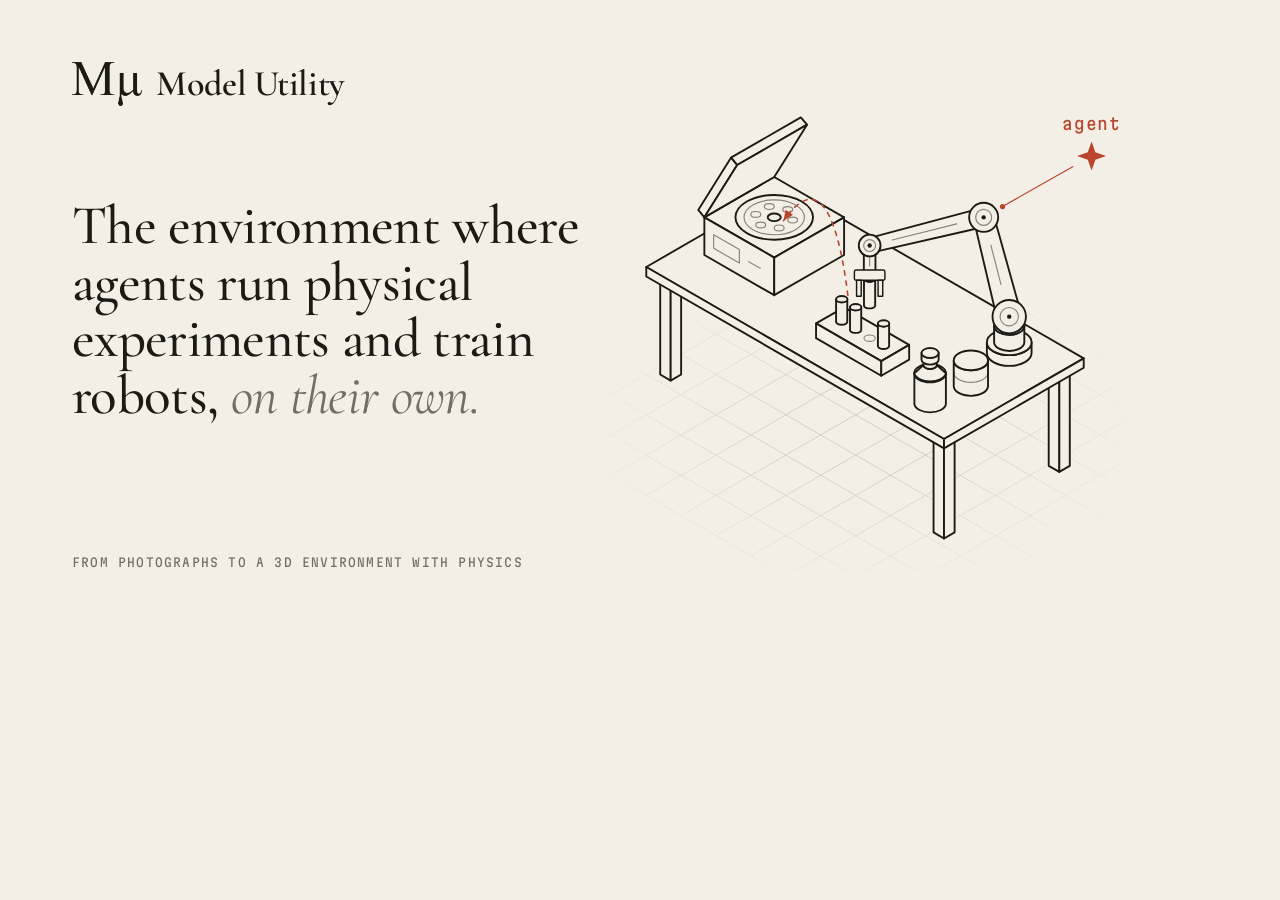
==== tools/og-card.html @ 1171aa3c "Rename the site to Model Utility New name, logo, browser-tab icon and share card. The logo files are" ====
<!doctype html>
<html lang="en"><head><meta charset="utf-8"><title>Model Utility: share card</title>
<link href="https://fonts.googleapis.com/css2?family=Cormorant+Garamond:ital,wght@0,400..600;1,400..600&family=Martian+Mono:wdth,wght@75..112.5,300..500&display=swap" rel="stylesheet">
<link rel="stylesheet" href="../styles.css">
<style>
html, body { width: 1200px; height: 630px; overflow: hidden; }
.card { position: relative; width: 1200px; height: 630px; padding: 62px 0 0 72px; }
.card .mark { gap: 14px; }
.card .logo { height: 44px; }
.card .mark span { font-size: 36px; }
.card h1 { font-size: 55px; line-height: 1.03; max-width: 9.4em; margin-top: 84px; }
.card .eyebrow { position: absolute; left: 72px; bottom: 58px; margin: 0; font-size: 12px; }
.card .fig { position: absolute; right: 30px; top: 92px; width: 610px; }
.card .fig text { font-size: 11.5px; }
</style></head>
<body><div class="card">
<div class="mark"><img class="logo" src="../media/mu-logo.png" alt=""><span>Model Utility</span></div>
<h1>The environment where agents run physical experiments and train robots, <em>on their own.</em></h1>
<p class="eyebrow">From photographs to a 3D environment with physics</p>
<svg class="fig" viewBox="0 0 420 330" role="img" aria-label="The same bench, with a robot arm on it. The arm lifts a tube out of the rack and carries it toward the open centrifuge. A spark marked agent is linked to the arm."><defs><radialGradient id="gc-g" gradientUnits="userSpaceOnUse" cx="210" cy="240" r="205" gradientTransform="translate(0 94.9) scale(1 .58)"><stop offset=".25" stop-color="#fff"/><stop offset="1" stop-color="#fff" stop-opacity="0"/></radialGradient><mask id="gc-m" maskUnits="userSpaceOnUse" x="0" y="0" width="420" height="330"><rect width="420" height="330" fill="url(#gc-g)"/></mask></defs><path d="M155.5 55.8L516 263.9M131.5 69.6L492 277.8M107.4 83.5L467.9 291.6M83.4 97.4L443.9 305.5M59.4 111.3L419.9 319.4M35.3 125.1L395.8 333.3M11.3 139L371.8 347.1M-12.7 152.9L347.8 361M-36.8 166.8L323.7 374.9M-60.8 180.6L299.7 388.8M-84.8 194.5L275.7 402.6M155.5 55.8L-84.8 194.5M179.5 69.6L-60.8 208.4M203.6 83.5L-36.8 222.3M227.6 97.4L-12.7 236.1M251.6 111.3L11.3 250M275.7 125.1L35.3 263.9M299.7 139L59.4 277.8M323.7 152.9L83.4 291.6M347.8 166.8L107.4 305.5M371.8 180.6L131.5 319.4M395.8 194.5L155.5 333.3M419.9 208.4L179.5 347.1M443.9 222.3L203.6 361M467.9 236.1L227.6 374.9M492 250L251.6 388.8M516 263.9L275.7 402.6" fill="none" stroke="#1d1a16" stroke-width=".5" opacity=".2" mask="url(#gc-m)"/><path d="M155.5 77L162.7 81.2L155.5 85.4L148.3 81.2Z" fill="#f3efe7" stroke="#1d1a16" stroke-width="1.3" stroke-linejoin="round"/><path d="M148.3 81.2L155.5 85.4L155.5 152.9L148.3 148.7Z" fill="#f3efe7" stroke="#1d1a16" stroke-width="1.3" stroke-linejoin="round"/><path d="M155.5 85.4L162.7 81.2L162.7 148.7L155.5 152.9Z" fill="#f3efe7" stroke="#1d1a16" stroke-width="1.3" stroke-linejoin="round"/><path d="M76.2 122.8L83.4 127L76.2 131.1L69 127Z" fill="#f3efe7" stroke="#1d1a16" stroke-width="1.3" stroke-linejoin="round"/><path d="M69 127L76.2 131.1L76.2 198.7L69 194.5Z" fill="#f3efe7" stroke="#1d1a16" stroke-width="1.3" stroke-linejoin="round"/><path d="M76.2 131.1L83.4 127L83.4 194.5L76.2 198.7Z" fill="#f3efe7" stroke="#1d1a16" stroke-width="1.3" stroke-linejoin="round"/><path d="M343.8 185.7L351 189.9L343.8 194L336.5 189.9Z" fill="#f3efe7" stroke="#1d1a16" stroke-width="1.3" stroke-linejoin="round"/><path d="M336.5 189.9L343.8 194L343.8 261.6L336.5 257.4Z" fill="#f3efe7" stroke="#1d1a16" stroke-width="1.3" stroke-linejoin="round"/><path d="M343.8 194L351 189.9L351 257.4L343.8 261.6Z" fill="#f3efe7" stroke="#1d1a16" stroke-width="1.3" stroke-linejoin="round"/><path d="M264.4 231.5L271.7 235.7L264.4 239.8L257.2 235.7Z" fill="#f3efe7" stroke="#1d1a16" stroke-width="1.3" stroke-linejoin="round"/><path d="M257.2 235.7L264.4 239.8L264.4 307.4L257.2 303.2Z" fill="#f3efe7" stroke="#1d1a16" stroke-width="1.3" stroke-linejoin="round"/><path d="M264.4 239.8L271.7 235.7L271.7 303.2L264.4 307.4Z" fill="#f3efe7" stroke="#1d1a16" stroke-width="1.3" stroke-linejoin="round"/><path d="M155.5 65L360.6 183.4L264.4 238.9L59.4 120.5Z" fill="#f3efe7" stroke="#1d1a16" stroke-width="1.3" stroke-linejoin="round"/><path d="M59.4 120.5L264.4 238.9L264.4 245.4L59.4 127Z" fill="#f3efe7" stroke="#1d1a16" stroke-width="1.3" stroke-linejoin="round"/><path d="M264.4 238.9L360.6 183.4L360.6 189.9L264.4 245.4Z" fill="#f3efe7" stroke="#1d1a16" stroke-width="1.3" stroke-linejoin="round"/><path d="M147.5 58.5L195.6 86.3L147.5 114L99.4 86.3Z" fill="#f3efe7" stroke="#1d1a16" stroke-width="1.3" stroke-linejoin="round"/><path d="M99.4 86.3L147.5 114L147.5 139.9L99.4 112.2Z" fill="#f3efe7" stroke="#1d1a16" stroke-width="1.3" stroke-linejoin="round"/><path d="M147.5 114L195.6 86.3L195.6 112.2L147.5 139.9Z" fill="#f3efe7" stroke="#1d1a16" stroke-width="1.3" stroke-linejoin="round"/><path d="M105.8 98.3L123.5 108.5L123.5 117.7L105.8 107.6Z" fill="none" stroke="#1d1a16" stroke-width=".8" stroke-linecap="round" stroke-linejoin="round" opacity=".5" /><path d="M129.9 116.8L137.9 121.4" fill="none" stroke="#1d1a16" stroke-width=".8" stroke-linecap="round" stroke-linejoin="round" opacity=".5" /><ellipse cx="147.5" cy="86.3" rx="26.7" ry="15.4" fill="#f3efe7" stroke="#1d1a16" stroke-width="1.3" stroke-linejoin="round"/><ellipse cx="147.5" cy="86.3" rx="20.8" ry="12" fill="none" stroke="#1d1a16" stroke-width=".8" stroke-linecap="round" stroke-linejoin="round" opacity=".5"/><ellipse cx="150.9" cy="93.6" rx="3.4" ry="2" fill="none" stroke="#1d1a16" stroke-width=".8" stroke-linecap="round" stroke-linejoin="round" opacity=".5"/><ellipse cx="138.2" cy="91.6" rx="3.4" ry="2" fill="none" stroke="#1d1a16" stroke-width=".8" stroke-linecap="round" stroke-linejoin="round" opacity=".5"/><ellipse cx="134.8" cy="84.3" rx="3.4" ry="2" fill="none" stroke="#1d1a16" stroke-width=".8" stroke-linecap="round" stroke-linejoin="round" opacity=".5"/><ellipse cx="144.1" cy="78.9" rx="3.4" ry="2" fill="none" stroke="#1d1a16" stroke-width=".8" stroke-linecap="round" stroke-linejoin="round" opacity=".5"/><ellipse cx="156.8" cy="80.9" rx="3.4" ry="2" fill="none" stroke="#1d1a16" stroke-width=".8" stroke-linecap="round" stroke-linejoin="round" opacity=".5"/><ellipse cx="160.2" cy="88.2" rx="3.4" ry="2" fill="none" stroke="#1d1a16" stroke-width=".8" stroke-linecap="round" stroke-linejoin="round" opacity=".5"/><ellipse cx="147.5" cy="86.3" rx="4.5" ry="2.6" fill="#f3efe7" stroke="#1d1a16" stroke-width="1.3" stroke-linejoin="round"/><path d="M170.1 22.5L122 50.3L117.7 45.2L165.8 17.5Z" fill="#f3efe7" stroke="#1d1a16" stroke-width="1.3" stroke-linejoin="round"/><path d="M99.4 86.3L122 50.3L117.7 45.2L95.2 81.2Z" fill="#f3efe7" stroke="#1d1a16" stroke-width="1.3" stroke-linejoin="round"/><path d="M147.5 58.5L99.4 86.3L122 50.3L170.1 22.5Z" fill="#f3efe7" stroke="#1d1a16" stroke-width="1.3" stroke-linejoin="round"/><path d="M195.6 148.3L240.4 174.1L221.2 185.3L176.3 159.3Z" fill="#f3efe7" stroke="#1d1a16" stroke-width="1.3" stroke-linejoin="round"/><path d="M176.3 159.3L221.2 185.3L221.2 195.4L176.3 169.5Z" fill="#f3efe7" stroke="#1d1a16" stroke-width="1.3" stroke-linejoin="round"/><path d="M221.2 185.3L240.4 174.1L240.4 184.3L221.2 195.4Z" fill="#f3efe7" stroke="#1d1a16" stroke-width="1.3" stroke-linejoin="round"/><path d="M190.1 142.7L190.1 158.4A3.9 2.2 0 0 0 197.8 158.4L197.8 142.7A3.9 2.2 0 0 1 190.1 142.7Z" fill="#f3efe7" stroke="#1d1a16" stroke-width="1.3" stroke-linejoin="round"/><ellipse cx="194" cy="142.7" rx="3.9" ry="2.2" fill="#f3efe7" stroke="#1d1a16" stroke-width="1.3" stroke-linejoin="round"/><path d="M199.7 148.2L199.7 164A3.9 2.2 0 0 0 207.4 164L207.4 148.2A3.9 2.2 0 0 1 199.7 148.2Z" fill="#f3efe7" stroke="#1d1a16" stroke-width="1.3" stroke-linejoin="round"/><ellipse cx="203.6" cy="148.2" rx="3.9" ry="2.2" fill="#f3efe7" stroke="#1d1a16" stroke-width="1.3" stroke-linejoin="round"/><ellipse cx="213.2" cy="169.5" rx="3.9" ry="2.2" fill="none" stroke="#1d1a16" stroke-width=".8" stroke-linecap="round" stroke-linejoin="round" opacity=".5"/><path d="M218.9 159.4L218.9 175.1A3.9 2.2 0 0 0 226.6 175.1L226.6 159.4A3.9 2.2 0 0 1 218.9 159.4Z" fill="#f3efe7" stroke="#1d1a16" stroke-width="1.3" stroke-linejoin="round"/><ellipse cx="222.8" cy="159.4" rx="3.9" ry="2.2" fill="#f3efe7" stroke="#1d1a16" stroke-width="1.3" stroke-linejoin="round"/><path d="M293.9 172.3L293.9 179.7A15.4 8.9 0 0 0 324.7 179.7L324.7 172.3A15.4 8.9 0 0 1 293.9 172.3Z" fill="#f3efe7" stroke="#1d1a16" stroke-width="1.3" stroke-linejoin="round"/><ellipse cx="309.3" cy="172.3" rx="15.4" ry="8.9" fill="#f3efe7" stroke="#1d1a16" stroke-width="1.3" stroke-linejoin="round"/><path d="M298.9 161.2L298.9 172.3A10.4 6 0 0 0 319.7 172.3L319.7 161.2A10.4 6 0 0 1 298.9 161.2Z" fill="#f3efe7" stroke="#1d1a16" stroke-width="1.3" stroke-linejoin="round"/><ellipse cx="309.3" cy="161.2" rx="10.4" ry="6" fill="#f3efe7" stroke="#1d1a16" stroke-width="1.3" stroke-linejoin="round"/><path d="M317.5 152.6L298.5 84.5L284.9 88L301.1 156.8Z" fill="#f3efe7" stroke="#1d1a16" stroke-width="1.3" stroke-linejoin="round"/><path d="M303.6 132.5L296.7 105.6" fill="none" stroke="#1d1a16" stroke-width=".8" stroke-linecap="round" stroke-linejoin="round" opacity=".5"/><path d="M290.1 80L212 100.8L214.4 110.6L293.2 92.6Z" fill="#f3efe7" stroke="#1d1a16" stroke-width="1.3" stroke-linejoin="round"/><path d="M273.2 90.8L228.7 101.9" fill="none" stroke="#1d1a16" stroke-width=".8" stroke-linecap="round" stroke-linejoin="round" opacity=".5"/><path d="M209.2 105.7L209.2 126.1L217.2 126.1L217.2 105.7Z" fill="#f3efe7" stroke="#1d1a16" stroke-width="1.3" stroke-linejoin="round"/><path d="M213.2 119.7L213.2 112.1" fill="none" stroke="#1d1a16" stroke-width=".8" stroke-linecap="round" stroke-linejoin="round" opacity=".5"/><circle cx="309.3" cy="154.7" r="11.5" fill="#f3efe7" stroke="#1d1a16" stroke-width="1.3" stroke-linejoin="round"/><circle cx="309.3" cy="154.7" r="6.3" fill="none" stroke="#1d1a16" stroke-width=".8" stroke-linecap="round" stroke-linejoin="round" opacity=".5"/><circle cx="309.3" cy="154.7" r="1.5" fill="#1d1a16"/><circle cx="291.7" cy="86.3" r="10" fill="#f3efe7" stroke="#1d1a16" stroke-width="1.3" stroke-linejoin="round"/><circle cx="291.7" cy="86.3" r="5.5" fill="none" stroke="#1d1a16" stroke-width=".8" stroke-linecap="round" stroke-linejoin="round" opacity=".5"/><circle cx="291.7" cy="86.3" r="1.5" fill="#1d1a16"/><circle cx="213.2" cy="105.7" r="7.5" fill="#f3efe7" stroke="#1d1a16" stroke-width="1.3" stroke-linejoin="round"/><circle cx="213.2" cy="105.7" r="4.1" fill="none" stroke="#1d1a16" stroke-width=".8" stroke-linecap="round" stroke-linejoin="round" opacity=".5"/><circle cx="213.2" cy="105.7" r="1.5" fill="#1d1a16"/><path d="M209.3 128.6L209.3 147.1A3.9 2.2 0 0 0 217 147.1L217 128.6A3.9 2.2 0 0 1 209.3 128.6Z" fill="#f3efe7" stroke="#1d1a16" stroke-width="1.3" stroke-linejoin="round"/><ellipse cx="213.2" cy="128.6" rx="3.9" ry="2.2" fill="#f3efe7" stroke="#1d1a16" stroke-width="1.3" stroke-linejoin="round"/><rect x="202.7" y="122.6" width="21" height="7" rx="1.2" fill="#f3efe7" stroke="#1d1a16" stroke-width="1" stroke-linejoin="round"/><rect x="204.2" y="129.6" width="3.2" height="11" fill="#f3efe7" stroke="#1d1a16" stroke-width="1" stroke-linejoin="round"/><rect x="219" y="129.6" width="3.2" height="11" fill="#f3efe7" stroke="#1d1a16" stroke-width="1" stroke-linejoin="round"/><path d="M271.1 184.8L271.1 202.4A11.8 6.8 0 0 0 294.7 202.4L294.7 184.8A11.8 6.8 0 0 1 271.1 184.8Z" fill="#f3efe7" stroke="#1d1a16" stroke-width="1.3" stroke-linejoin="round"/><ellipse cx="282.9" cy="184.8" rx="11.8" ry="6.8" fill="#f3efe7" stroke="#1d1a16" stroke-width="1.3" stroke-linejoin="round"/><path d="M271.1 193.1A11.8 6.8 0 0 0 294.7 193.1" fill="none" stroke="#1d1a16" stroke-width=".8" stroke-linecap="round" stroke-linejoin="round" opacity=".5" /><path d="M244 193.6L244 214.9A10.9 6.3 0 0 0 265.7 214.9L265.7 193.6A10.9 6.3 0 0 1 244 193.6Z" fill="#f3efe7" stroke="#1d1a16" stroke-width="1.3" stroke-linejoin="round"/><ellipse cx="254.8" cy="193.6" rx="10.9" ry="6.3" fill="#f3efe7" stroke="#1d1a16" stroke-width="1.3" stroke-linejoin="round"/><path d="M250.3 188L244 193.6A10.9 6.3 0 0 0 265.7 193.6L259.4 188A4.5 2.6 0 0 1 250.3 188Z" fill="#f3efe7" stroke="#1d1a16" stroke-width="1.3" stroke-linejoin="round"/><ellipse cx="254.8" cy="188" rx="4.5" ry="2.6" fill="#f3efe7" stroke="#1d1a16" stroke-width="1.3" stroke-linejoin="round"/><path d="M250.3 184.3L250.3 188A4.5 2.6 0 0 0 259.4 188L259.4 184.3A4.5 2.6 0 0 1 250.3 184.3Z" fill="#f3efe7" stroke="#1d1a16" stroke-width="1.3" stroke-linejoin="round"/><ellipse cx="254.8" cy="184.3" rx="4.5" ry="2.6" fill="#f3efe7" stroke="#1d1a16" stroke-width="1.3" stroke-linejoin="round"/><path d="M248.9 179.7L248.9 184.3A5.9 3.4 0 0 0 260.7 184.3L260.7 179.7A5.9 3.4 0 0 1 248.9 179.7Z" fill="#f3efe7" stroke="#1d1a16" stroke-width="1.3" stroke-linejoin="round"/><ellipse cx="254.8" cy="179.7" rx="5.9" ry="3.4" fill="#f3efe7" stroke="#1d1a16" stroke-width="1.3" stroke-linejoin="round"/><path d="M198.2 140.1Q186 42.6 153.9 88.6" fill="none" stroke="#b8452c" stroke-width="1.1" stroke-dasharray="3 4" stroke-linecap="round"/><path d="M153.9 88.6L155.4 81.1L160.4 84.6Z" fill="#b8452c"/><path d="M353 51.4L304.7 78.9" fill="none" stroke="#b8452c" stroke-width=".8" stroke-linecap="round" stroke-linejoin="round"/><circle cx="304.7" cy="78.9" r="1.8" fill="#b8452c"/><path d="M366 34L368.6 41.4L376 44L368.6 46.6L366 54L363.4 46.6L356 44L363.4 41.4Z" fill="#b8452c"/><text x="366" y="26" text-anchor="middle">agent</text></svg>
</div></body></html>
---- styles.css ----
/* Model Utility
   A study on paper: ink, plaster, and one sanguine mark. */

:root {
  --paper: #f3efe7;
  --paper-2: #ebe6db;
  --ink: #1d1a16;
  --ink-2: #4f493f;
  --ink-3: #746d61;
  --line: rgba(29, 26, 22, .14);
  --line-2: rgba(29, 26, 22, .3);
  --red: #b8452c;

  --pad: clamp(20px, 4.4vw, 68px);
  --max: 1320px;
  --gap: clamp(80px, 11vw, 168px);
  --serif: "Cormorant Garamond", "EB Garamond", Garamond, Georgia, serif;
  --sans: "Instrument Sans", "Helvetica Neue", Helvetica, Arial, sans-serif;
  --mono: "Martian Mono", ui-monospace, "Cascadia Mono", Consolas, monospace;
  --ease: cubic-bezier(.2, .7, .2, 1);
}

*, *::before, *::after { box-sizing: border-box; }
html { scroll-behavior: smooth; scroll-padding-top: 90px; -webkit-text-size-adjust: 100%; }
body {
  margin: 0; background: var(--paper); color: var(--ink);
  font-family: var(--sans); font-size: 17px; line-height: 1.6;
  -webkit-font-smoothing: antialiased; text-rendering: optimizeLegibility;
}
::selection { background: var(--ink); color: var(--paper); }
a { color: inherit; text-underline-offset: .2em; text-decoration-thickness: 1px; }
p { margin: 0 0 1em; text-wrap: pretty; }
p:last-child { margin-bottom: 0; }
h1, h2, h3 { margin: 0; font-weight: 500; text-wrap: balance; }
ol, ul, figure { margin: 0; padding: 0; list-style: none; }
svg { display: block; }
:focus-visible { outline: 2px solid var(--ink); outline-offset: 3px; border-radius: 3px; }
.close :focus-visible { outline-color: var(--paper); }
.skip { position: fixed; left: var(--pad); top: -80px; z-index: 50; background: var(--ink); color: var(--paper); padding: 10px 16px; border-radius: 999px; font-size: 14px; }
.skip:focus { top: 12px; }

/* headings: serif, with the second thought in italic */
h1, h2, .pull { font-family: var(--serif); font-weight: 500; letter-spacing: -.012em; }
h1 em, h2 em { font-style: italic; font-weight: 400; color: var(--ink-3); }
.eyebrow, .sec-label, .plate figcaption span, .num, .log b {
  font-family: var(--mono); font-stretch: 86%; font-size: 10.5px; letter-spacing: .1em; text-transform: uppercase;
}

/* ─────────── top bar ─────────── */
.bar {
  position: sticky; top: 0; z-index: 20;
  display: grid; grid-template-columns: 1fr auto 1fr; align-items: center; gap: 24px;
  height: 68px; padding: 0 var(--pad);
  background: color-mix(in srgb, var(--paper) 86%, transparent);
  backdrop-filter: blur(14px); -webkit-backdrop-filter: blur(14px);
  border-bottom: 1px solid var(--line);
}
.mark { display: inline-flex; align-items: center; gap: 10px; text-decoration: none; font-weight: 600; font-size: 16px; letter-spacing: -.01em; justify-self: start; }
.logo { display: block; height: 28px; width: auto; max-width: none; }
.mark span { font-family: var(--serif); font-size: 23px; font-weight: 600; letter-spacing: -.012em; line-height: 1; white-space: nowrap; }
.outline { display: flex; gap: clamp(18px, 2.6vw, 40px); }
.outline a { font-size: 14px; color: var(--ink-3); text-decoration: none; white-space: nowrap; transition: color .2s; }
.outline a:hover, .outline a.on { color: var(--ink); }
.bar .btn { justify-self: end; }

/* ─────────── buttons ─────────── */
.btn {
  display: inline-flex; align-items: center; justify-content: center;
  font-size: 15px; font-weight: 500; line-height: 1; text-decoration: none; white-space: nowrap;
  padding: 14px 22px; border-radius: 999px; border: 1px solid var(--ink); background: var(--ink); color: var(--paper);
  transition: background .2s, border-color .2s;
}
.btn:hover { background: #3a342c; border-color: #3a342c; }
.btn--light { background: var(--paper); color: var(--ink); border-color: var(--paper); }
.btn--light:hover { background: #fff; border-color: #fff; }
.btn--small { padding: 10px 16px; font-size: 14px; }
.link { font-size: 15px; font-weight: 500; text-decoration: none; display: inline-flex; gap: .45em; align-items: center; padding: 14px 4px; }
.link span { transition: transform .25s var(--ease); }
.link:hover span { transform: translateY(3px); }
.cta { display: flex; flex-wrap: wrap; align-items: center; gap: 8px 18px; margin-top: 26px; }

/* ─────────── hero ─────────── */
.hero { max-width: var(--max); margin: 0 auto; padding: clamp(44px, 6.4vw, 96px) var(--pad) 0; }
.hero-copy { display: grid; grid-template-columns: minmax(0, 7fr) minmax(0, 4fr); gap: clamp(28px, 6vw, 96px); align-items: end; }
.eyebrow { color: var(--ink-3); margin-bottom: clamp(18px, 2.2vw, 30px); }
h1 { font-size: clamp(36px, 4.5vw, 62px); line-height: 1.02; max-width: 13em; }
.lede { font-size: 17px; line-height: 1.55; color: var(--ink-2); }

/* the figures: one bench, three times */
.plate { position: relative; }
.plate figcaption { font-family: var(--serif); font-size: 16px; line-height: 1.4; color: var(--ink-3); }
.plate figcaption span { color: var(--ink); margin-right: 12px; white-space: nowrap; }
.tri { --tri-gap: clamp(24px, 4vw, 60px); display: grid; grid-template-columns: repeat(3, minmax(0, 1fr)); gap: var(--tri-gap); margin-top: clamp(28px, 4vw, 56px); }
.fig { width: 100%; height: auto; overflow: visible; }
.fig text { font-family: var(--mono); font-stretch: 86%; font-size: 11.5px; letter-spacing: .05em; fill: var(--red); }
.panel figcaption { border-top: 1px solid var(--line-2); padding-top: 14px; margin-top: 12px; }
.panel + .panel::before {
  content: "→"; position: absolute; left: calc(var(--tri-gap) / -2); top: 40%; transform: translate(-50%, -50%);
  font-family: var(--serif); font-size: 26px; line-height: 1; color: var(--red);
}

/* ─────────── trusted by ─────────── */
.trust { max-width: var(--max); margin: clamp(56px, 7vw, 104px) auto 0; padding: 0 var(--pad); text-align: center; }
.trust .eyebrow { margin-bottom: clamp(20px, 2.4vw, 30px); }
.backers {
  display: grid; grid-template-columns: repeat(4, minmax(0, 1fr)); gap: clamp(24px, 2.8vw, 38px) clamp(16px, 2.4vw, 40px);
  padding: clamp(28px, 3.2vw, 44px) 0; border-top: 1px solid var(--line-2); border-bottom: 1px solid var(--line-2);
}
.backers b { display: block; font-family: var(--serif); font-style: italic; font-weight: 500; font-size: clamp(21px, 2.05vw, 28px); line-height: 1.12; letter-spacing: -.005em; }
.backers span { display: block; margin-top: 9px; font-family: var(--mono); font-stretch: 86%; font-size: 10.5px; letter-spacing: .1em; text-transform: uppercase; color: var(--ink-3); }
.trust-note { margin-top: 14px; font-size: 13.5px; color: var(--ink-3); }

/* ─────────── sections ─────────── */
.sec {
  max-width: var(--max); margin: var(--gap) auto 0; padding: 0 var(--pad);
  display: grid; grid-template-columns: minmax(0, 3fr) minmax(0, 9fr); gap: 0 clamp(20px, 3vw, 48px);
}
.sec-label { color: var(--ink-3); margin: 0; padding-top: 14px; border-top: 1px solid var(--line-2); align-self: start; display: flex; gap: 1.4em; }
.sec-label b { font-family: var(--serif); font-size: 15px; font-weight: 500; letter-spacing: .04em; color: var(--red); line-height: 1; min-width: 1.4em; }
.sec-body { min-width: 0; padding-top: 14px; border-top: 1px solid var(--line-2); }
.sec h2 { font-size: clamp(29px, 3.2vw, 44px); line-height: 1.04; max-width: 17em; padding-top: clamp(10px, 1.6vw, 22px); }
.cols { display: grid; grid-template-columns: repeat(2, minmax(0, 1fr)); gap: clamp(24px, 4vw, 64px); margin-top: clamp(32px, 4.4vw, 60px); color: var(--ink-2); }
.cols p { max-width: 30em; }
.pull { font-size: clamp(22px, 2.3vw, 31px); line-height: 1.22; max-width: 26em; margin-top: clamp(36px, 5vw, 68px); padding-left: clamp(18px, 2.2vw, 30px); border-left: 1px solid var(--red); }

/* the three things the layer does */
.trio { display: grid; grid-template-columns: repeat(3, minmax(0, 1fr)); gap: clamp(20px, 3vw, 48px); margin-top: clamp(36px, 5vw, 68px); }
.trio li { border-top: 1px solid var(--line); padding-top: 18px; }
.num { font-family: var(--serif); font-style: italic; font-size: 17px; letter-spacing: 0; text-transform: none; color: var(--red); }
.trio h3, .use h3 { font-size: 19px; font-weight: 600; letter-spacing: -.015em; line-height: 1.25; margin: 14px 0 8px; }
.use h3 { margin-top: 0; }
.trio p { font-size: 15.5px; line-height: 1.55; color: var(--ink-2); max-width: 24em; }
.aside { font-family: var(--serif); font-style: italic; font-size: clamp(19px, 1.8vw, 24px); line-height: 1.3; color: var(--ink-3); margin-top: clamp(32px, 4.4vw, 60px); max-width: 28em; }

/* what it is for: two uses, and an agent's log */
.split { display: grid; grid-template-columns: minmax(0, 1.15fr) minmax(0, 1fr); gap: clamp(28px, 5vw, 80px); align-items: start; }
.split-copy h2 { margin-bottom: clamp(26px, 3.4vw, 44px); }
.use { border-top: 1px solid var(--line); padding: 18px 0 24px; }
.use p { font-size: 15.5px; line-height: 1.55; color: var(--ink-2); max-width: 30em; }
.plate--study { background: var(--paper-2); border-radius: 4px; padding: clamp(14px, 1.8vw, 24px); margin-top: clamp(10px, 1.6vw, 22px); }
.plate--study figcaption { padding-top: 12px; border-top: 1px solid var(--line-2); margin-top: 6px; }
.log ol { font-family: var(--mono); font-stretch: 86%; font-size: 12.5px; line-height: 1.55; }
.log li { display: grid; grid-template-columns: 4.6em minmax(0, 1fr); gap: 0 14px; align-items: baseline; padding: 10px 0; border-top: 1px solid var(--line); color: var(--ink-2); }
.log li:first-child { border-top: 0; padding-top: 2px; }
.log b { font-weight: 400; color: var(--ink-3); }
.log .who-agent { color: var(--ink); }
.log .who-agent b { color: var(--red); }

/* ─────────── closing ─────────── */
.close { margin-top: var(--gap); background: var(--ink); color: var(--paper); }
.close-in { max-width: var(--max); margin: 0 auto; padding: clamp(48px, 7vw, 104px) var(--pad) clamp(48px, 6vw, 88px); }
.close .sec-label { border-top-color: rgba(243, 239, 231, .26); color: rgba(243, 239, 231, .6); }
.close .sec-label b { color: #e0694c; }
.close-grid { display: grid; grid-template-columns: minmax(0, 7fr) minmax(0, 4fr); gap: clamp(28px, 6vw, 96px); align-items: end; margin-top: clamp(24px, 3vw, 40px); }
.close h2 { font-size: clamp(30px, 3.6vw, 50px); line-height: 1.02; max-width: 13em; }
.close h2 em { color: rgba(243, 239, 231, .6); }
.close-grid p { color: rgba(243, 239, 231, .78); }
.foot { max-width: var(--max); margin: 0 auto; display: grid; grid-template-columns: 1fr auto 1fr; align-items: center; gap: 24px; padding: 22px var(--pad) 26px; border-top: 1px solid rgba(243, 239, 231, .16); font-size: 13px; color: rgba(243, 239, 231, .56); }
.foot p { margin: 0; }
.foot .mark { color: var(--paper); }
.foot-r { text-align: right; grid-column: 3; }

/* ─────────── benchmark page: figures, results table, chart, grid ─────────── */
.eyebrow a { text-decoration: none; border-bottom: 1px solid var(--line-2); }
.eyebrow a:hover { color: var(--ink); border-bottom-color: var(--ink); }
.close .link { padding-left: 10px; }
.bench { max-width: var(--max); margin: 0 auto; padding: 0 var(--pad); }
.rb { --anthropic: #d95926; --openai: #256abf; --google: #199e70; }
.rb-sec { margin-top: clamp(56px, 7vw, 104px); padding-top: 16px; border-top: 1px solid var(--line-2); }
.rb-sec:first-child { margin-top: clamp(44px, 5.5vw, 80px); }
.rb-t { font-size: clamp(26px, 2.6vw, 36px); line-height: 1.06; }
.rb-t + .rb-sub { margin-top: 12px; }
.rb-sec > .rb-h { margin-top: clamp(30px, 3.8vw, 48px); }
.rb-sec .cols { margin-top: 22px; font-size: 15.5px; line-height: 1.55; }
.rb-sec .cols b { color: var(--ink); font-weight: 600; }
.rb-sub a, .rb-foot a { color: var(--ink); }

.rb-notice { margin-top: 24px; padding: 2px 0 2px clamp(16px, 2vw, 26px); border-left: 2px solid var(--red); }
.rb-notice p { font-size: 15.5px; line-height: 1.55; color: var(--ink-2); max-width: 46em; }
.rb-notice p b { color: var(--red); font-weight: 600; }
.rb-cover { display: flex; flex-wrap: wrap; gap: 8px; margin-top: 14px; }
.rb-cover li { font-family: var(--mono); font-stretch: 86%; font-size: 11px; letter-spacing: .03em; padding: 6px 11px; border: 1px solid var(--line-2); border-radius: 999px; white-space: nowrap; }
.rb-cover li b { font-weight: 400; color: var(--ink-3); text-transform: uppercase; letter-spacing: .08em; margin-right: 7px; }
.rb-cover li.rb-none { color: var(--ink-3); border-style: dashed; }
.rb-anthropic { --key: var(--anthropic); }
.rb-openai { --key: var(--openai); }
.rb-google { --key: var(--google); }
.rb-key { display: inline-block; width: 10px; height: 10px; border-radius: 50%; background: var(--key, var(--ink)); margin-right: 10px; flex: none; }
.rb small { font-size: 12.5px; color: var(--ink-3); font-weight: 400; }
.rb-h { font-size: 19px; font-weight: 600; letter-spacing: -.015em; line-height: 1.25; margin: 0; }
.rb-sub, .rb-foot { font-size: 15px; line-height: 1.55; color: var(--ink-2); max-width: 46em; margin: 8px 0 0; }
.rb-foot { font-size: 13.5px; color: var(--ink-3); margin-top: 14px; max-width: 56em; }

.rb-stats { display: grid; grid-template-columns: repeat(5, minmax(0, 1fr)); gap: 24px clamp(16px, 2.4vw, 36px); margin: clamp(30px, 4vw, 52px) 0 0; }
.rb-stats div { border-top: 1px solid var(--line-2); padding-top: 12px; display: flex; flex-direction: column; }
.rb-stats dt { font-family: var(--mono); font-stretch: 86%; font-size: 10.5px; letter-spacing: .1em; text-transform: uppercase; color: var(--ink-3); }
.rb-stats dd { margin: 10px 0 0; font-size: clamp(26px, 2.7vw, 38px); font-weight: 500; letter-spacing: -.025em; line-height: 1.05; white-space: nowrap; }
.rb-stats dd.rb-note { font-size: 13.5px; font-weight: 400; letter-spacing: 0; line-height: 1.4; color: var(--ink-3); margin-top: 8px; white-space: normal; }

.rb-film { margin-top: clamp(32px, 4.4vw, 56px); }
.rb-film video { display: block; width: 100%; height: auto; aspect-ratio: 16 / 9; background: var(--ink); border-radius: 4px; }
.rb-film figcaption { padding-top: 12px; }

.rb-scroll { overflow-x: auto; -webkit-overflow-scrolling: touch; }
.rb table { border-collapse: collapse; width: 100%; font-size: 15px; font-variant-numeric: tabular-nums; }
.rb th { font-weight: 500; text-align: left; }
.rb thead th { font-family: var(--mono); font-stretch: 86%; font-size: 10.5px; font-weight: 400; letter-spacing: .08em; text-transform: uppercase; color: var(--ink-3); padding: 0 14px 10px 0; white-space: nowrap; vertical-align: bottom; }
.rb-board { margin-top: clamp(30px, 4vw, 52px); min-width: 900px; }
.rb-board td, .rb-board tbody th { padding: 13px 14px 13px 0; border-top: 1px solid var(--line); white-space: nowrap; vertical-align: middle; }
.rb-board tbody tr:hover { background: var(--paper-2); }
.rb-board tbody th { font-weight: 600; letter-spacing: -.01em; }
.rb-board tbody th small { margin-left: 10px; }
.rb-board td small { margin-left: 6px; }
.rb-rank { width: 2.2em; color: var(--ink-3); }
.rb-wide { width: 24%; }
.rb-wide > span { display: flex; align-items: center; gap: 14px; }
.rb-wide b { font-weight: 600; min-width: 3em; }
.rb-meter { flex: 1; height: 8px; border-radius: 4px; background: var(--paper-2); overflow: hidden; }
.rb-board tbody tr:hover .rb-meter { background: color-mix(in srgb, var(--ink) 12%, var(--paper-2)); }
.rb-meter i { display: block; height: 100%; border-radius: 4px; background: var(--ink); }

.rb-head { display: flex; flex-wrap: wrap; align-items: center; justify-content: space-between; gap: 12px 24px; }
.rb-switch { display: inline-flex; border: 1px solid var(--line-2); border-radius: 999px; padding: 3px; }
.rb-switch button { font: inherit; font-size: 13.5px; font-weight: 500; line-height: 1; color: var(--ink-2); background: none; border: 0; border-radius: 999px; padding: 8px 16px; cursor: pointer; }
.rb-switch button[aria-pressed="true"] { background: var(--ink); color: var(--paper); }
.rb-legend { display: flex; gap: 22px; margin: 14px 0 0; font-size: 13.5px; color: var(--ink-2); }
.rb-legend li { display: flex; align-items: center; }
.rb-plot { display: block; width: 100%; min-width: 620px; max-width: 900px; height: auto; margin-top: 10px; overflow: visible; }
.rb-rule { stroke: var(--line); stroke-width: 1; }
.rb-tick { font-family: var(--mono); font-stretch: 86%; font-size: 10.5px; fill: var(--ink-3); }
.rb-axis { font-family: var(--sans); font-size: 12px; fill: var(--ink-3); }
.rb-hint { font-family: var(--serif); font-style: italic; font-size: 15px; fill: var(--ink-3); }
.rb-name { font-family: var(--sans); font-size: 12.5px; font-weight: 500; fill: var(--ink-2); }
.rb-lead { stroke: var(--line-2); stroke-width: 1; }
.rb-hit { fill: transparent; }
.rb-mark { fill: var(--key); stroke: var(--paper); stroke-width: 2; }
.rb-dot { cursor: default; outline: none; }
.rb-dot:hover .rb-mark, .rb-dot:focus-visible .rb-mark { stroke: var(--ink); }
.rb-dot:hover .rb-name, .rb-dot:focus-visible .rb-name { fill: var(--ink); }

.rb table.rb-grid { margin-top: 18px; border-collapse: separate; border-spacing: 2px; min-width: 700px; }
.rb-grid thead th { padding: 0 6px 8px; text-align: center; white-space: normal; }
.rb-grid thead th:first-child { text-align: left; padding-left: 0; }
.rb-grid tbody th { padding: 0 16px 0 0; white-space: nowrap; font-weight: 500; }
.rb-grid td { text-align: center; font-family: var(--mono); font-stretch: 86%; font-size: 12.5px; padding: 11px 6px; border-radius: 3px; min-width: 62px; }
.rb-grid td:focus-visible { outline: 2px solid var(--red); outline-offset: 1px; }
.rb-grid td.rb-none { color: var(--ink-3); box-shadow: inset 0 0 0 1px var(--line); }
.rb-levels { display: grid; grid-template-columns: repeat(auto-fit, minmax(210px, 1fr)); gap: 0 28px; margin-top: 22px; font-size: 13.5px; line-height: 1.5; color: var(--ink-2); }
.rb-levels li { border-top: 1px solid var(--line); padding: 10px 0 12px; }
.rb-levels b { display: block; font-family: var(--mono); font-stretch: 86%; font-size: 10.5px; font-weight: 400; letter-spacing: .1em; text-transform: uppercase; color: var(--red); margin-bottom: 4px; }

.rb-all { margin-top: 20px; }
.rb-all summary { cursor: pointer; font-weight: 500; font-size: 15px; width: fit-content; }
.rb table.rb-runs { margin-top: 18px; min-width: 980px; font-size: 13px; }
.rb-runs td, .rb-runs tbody th { padding: 8px 14px 8px 0; border-top: 1px solid var(--line); white-space: nowrap; }
.rb-runs td { font-family: var(--mono); font-stretch: 86%; font-size: 12px; color: var(--ink-3); }
.rb-runs td b { font-weight: 500; color: var(--ink); }
.rb-runs tbody th small { margin-left: 8px; }
.rb-runs thead th { white-space: normal; }

.rb table.rb-models { margin-top: 16px; max-width: 820px; min-width: 560px; font-size: 14.5px; }
.rb-models td, .rb-models tbody th { padding: 9px 14px 9px 0; border-top: 1px solid var(--line); white-space: nowrap; }
.rb-models code { font-family: var(--mono); font-stretch: 86%; font-size: 12.5px; }
.rb-limits { font-size: 15px; line-height: 1.55; color: var(--ink-2); max-width: 46em; margin-top: 14px; }
.rb-limits li { border-top: 1px solid var(--line); padding: 10px 0; }

.rb-tip { position: fixed; z-index: 40; pointer-events: none; background: var(--ink); color: var(--paper); border-radius: 6px; padding: 10px 12px; font-size: 12.5px; line-height: 1.45; max-width: 280px; box-shadow: 0 6px 24px rgba(29, 26, 22, .22); }
.rb-tip strong { display: block; font-weight: 600; margin-bottom: 6px; }
.rb-tip div { display: flex; justify-content: space-between; gap: 18px; }
.rb-tip div span { color: rgba(243, 239, 231, .7); }
.rb-tip div b { font-weight: 600; font-variant-numeric: tabular-nums; }

@media (max-width: 900px) {
  .rb-stats { grid-template-columns: repeat(2, minmax(0, 1fr)); }
}

/* ─────────── entrance ─────────── */
.rv { opacity: 0; transform: translateY(12px); transition: opacity .9s var(--ease), transform .9s var(--ease); }
.rv.in { opacity: 1; transform: none; }

/* ─────────── small screens ─────────── */
@media (max-width: 1180px) { .fig text { font-size: 14px; } }   /* the figures shrink, their notes should not */
@media (max-width: 900px) {
  .fig text { font-size: 11.5px; }
  .outline { display: none; }
  .bar { grid-template-columns: 1fr auto; }
  .hero-copy, .cols, .split, .close-grid { grid-template-columns: minmax(0, 1fr); }
  .sec { grid-template-columns: minmax(0, 1fr); }
  .sec-body { border-top: 0; padding-top: 6px; }
  .backers { grid-template-columns: repeat(2, minmax(0, 1fr)); }
  .trio { grid-template-columns: minmax(0, 1fr); gap: 0; }
  .trio li { padding-bottom: 22px; }
  .tri { --tri-gap: 56px; grid-template-columns: minmax(0, 1fr); margin-top: 36px; }
  .panel { width: 100%; max-width: 520px; margin-inline: auto; }
  .panel + .panel::before { content: "↓"; left: 50%; top: calc(var(--tri-gap) / -2); }
  .plate--study { max-width: 520px; }
}
@media (max-width: 600px) {
  body { font-size: 16px; }
  .fig text { font-size: 13px; }
  .foot { grid-template-columns: 1fr 1fr; row-gap: 14px; }
  .foot-r { grid-column: 2; }
  .mark span { font-size: 21px; }
}

@media (prefers-reduced-motion: reduce) {
  html { scroll-behavior: auto; }
  .rv { opacity: 1; transform: none; transition: none; }
  .btn, .link span { transition: none; }
}
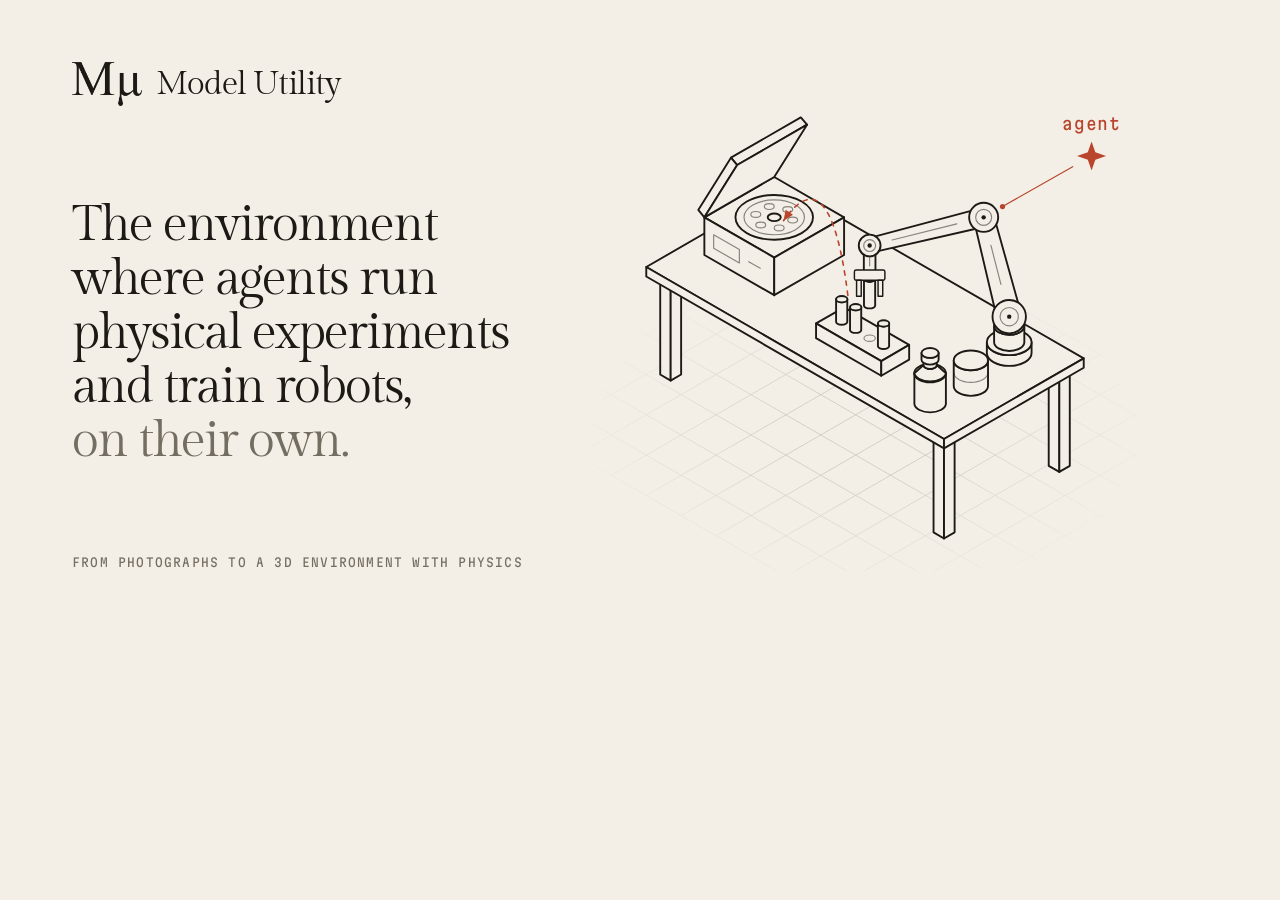
==== commit 01e3a03d: "Backed by Entrepreneurs First, and a new heading font The names block is larger and is headed "Backe" ====
--- a/tools/og-card.html
+++ b/tools/og-card.html
@@ -1,14 +1,14 @@
 <!doctype html>
 <html lang="en"><head><meta charset="utf-8"><title>Model Utility: share card</title>
-<link href="https://fonts.googleapis.com/css2?family=Cormorant+Garamond:ital,wght@0,400..600;1,400..600&family=Martian+Mono:wdth,wght@75..112.5,300..500&display=swap" rel="stylesheet">
+<link href="https://fonts.googleapis.com/css2?family=Gilda+Display&family=Martian+Mono:wdth,wght@75..112.5,300..500&display=swap" rel="stylesheet">
 <link rel="stylesheet" href="../styles.css">
 <style>
 html, body { width: 1200px; height: 630px; overflow: hidden; }
 .card { position: relative; width: 1200px; height: 630px; padding: 62px 0 0 72px; }
 .card .mark { gap: 14px; }
 .card .logo { height: 44px; }
-.card .mark span { font-size: 36px; }
-.card h1 { font-size: 55px; line-height: 1.03; max-width: 9.4em; margin-top: 84px; }
+.card .mark span { font-size: 33px; }
+.card h1 { font-size: 50px; line-height: 1.08; max-width: 9.8em; margin-top: 84px; }
 .card .eyebrow { position: absolute; left: 72px; bottom: 58px; margin: 0; font-size: 12px; }
 .card .fig { position: absolute; right: 30px; top: 92px; width: 610px; }
 .card .fig text { font-size: 11.5px; }
--- a/styles.css
+++ b/styles.css
@@ -14,7 +14,7 @@
   --pad: clamp(20px, 4.4vw, 68px);
   --max: 1320px;
   --gap: clamp(80px, 11vw, 168px);
-  --serif: "Cormorant Garamond", "EB Garamond", Garamond, Georgia, serif;
+  --serif: "Gilda Display", Georgia, "Times New Roman", serif;   /* one weight, no italic */
   --sans: "Instrument Sans", "Helvetica Neue", Helvetica, Arial, sans-serif;
   --mono: "Martian Mono", ui-monospace, "Cascadia Mono", Consolas, monospace;
   --ease: cubic-bezier(.2, .7, .2, 1);
@@ -39,9 +39,9 @@
 .skip { position: fixed; left: var(--pad); top: -80px; z-index: 50; background: var(--ink); color: var(--paper); padding: 10px 16px; border-radius: 999px; font-size: 14px; }
 .skip:focus { top: 12px; }
 
-/* headings: serif, with the second thought in italic */
-h1, h2, .pull { font-family: var(--serif); font-weight: 500; letter-spacing: -.012em; }
-h1 em, h2 em { font-style: italic; font-weight: 400; color: var(--ink-3); }
+/* headings: a display serif set tight, with the second thought in grey */
+h1, h2, .pull { font-family: var(--serif); font-weight: 400; letter-spacing: -.04em; }
+h1 em, h2 em { font-style: normal; color: var(--ink-3); }
 .eyebrow, .sec-label, .plate figcaption span, .num, .log b {
   font-family: var(--mono); font-stretch: 86%; font-size: 10.5px; letter-spacing: .1em; text-transform: uppercase;
 }
@@ -57,7 +57,7 @@
 }
 .mark { display: inline-flex; align-items: center; gap: 10px; text-decoration: none; font-weight: 600; font-size: 16px; letter-spacing: -.01em; justify-self: start; }
 .logo { display: block; height: 28px; width: auto; max-width: none; }
-.mark span { font-family: var(--serif); font-size: 23px; font-weight: 600; letter-spacing: -.012em; line-height: 1; white-space: nowrap; }
+.mark span { font-family: var(--serif); font-size: 21px; font-weight: 400; letter-spacing: -.03em; line-height: 1; white-space: nowrap; }
 .outline { display: flex; gap: clamp(18px, 2.6vw, 40px); }
 .outline a { font-size: 14px; color: var(--ink-3); text-decoration: none; white-space: nowrap; transition: color .2s; }
 .outline a:hover, .outline a.on { color: var(--ink); }
@@ -83,12 +83,12 @@
 .hero { max-width: var(--max); margin: 0 auto; padding: clamp(44px, 6.4vw, 96px) var(--pad) 0; }
 .hero-copy { display: grid; grid-template-columns: minmax(0, 7fr) minmax(0, 4fr); gap: clamp(28px, 6vw, 96px); align-items: end; }
 .eyebrow { color: var(--ink-3); margin-bottom: clamp(18px, 2.2vw, 30px); }
-h1 { font-size: clamp(36px, 4.5vw, 62px); line-height: 1.02; max-width: 13em; }
+h1 { font-size: clamp(34px, 4.1vw, 57px); line-height: 1.08; max-width: 13.6em; }
 .lede { font-size: 17px; line-height: 1.55; color: var(--ink-2); }
 
 /* the figures: one bench, three times */
 .plate { position: relative; }
-.plate figcaption { font-family: var(--serif); font-size: 16px; line-height: 1.4; color: var(--ink-3); }
+.plate figcaption { font-family: var(--serif); font-size: 15px; line-height: 1.45; color: var(--ink-3); }
 .plate figcaption span { color: var(--ink); margin-right: 12px; white-space: nowrap; }
 .tri { --tri-gap: clamp(24px, 4vw, 60px); display: grid; grid-template-columns: repeat(3, minmax(0, 1fr)); gap: var(--tri-gap); margin-top: clamp(28px, 4vw, 56px); }
 .fig { width: 100%; height: auto; overflow: visible; }
@@ -99,16 +99,20 @@
   font-family: var(--serif); font-size: 26px; line-height: 1; color: var(--red);
 }
 
-/* ─────────── trusted by ─────────── */
-.trust { max-width: var(--max); margin: clamp(56px, 7vw, 104px) auto 0; padding: 0 var(--pad); text-align: center; }
-.trust .eyebrow { margin-bottom: clamp(20px, 2.4vw, 30px); }
+/* ─────────── backed by ─────────── */
+.trust { max-width: var(--max); margin: clamp(64px, 8vw, 120px) auto 0; padding: 0 var(--pad); text-align: center; }
+.trust h2 {
+  display: flex; flex-wrap: wrap; align-items: baseline; justify-content: center; gap: .34em .4em;
+  font-size: clamp(30px, 3.7vw, 52px); line-height: 1.1;
+}
+.trust h2 a { display: block; max-width: 100%; }
+.ef-logo { display: block; height: .62em; width: auto; max-width: 100%; }   /* the wordmark stands on the baseline, as tall as a capital */
 .backers {
-  display: grid; grid-template-columns: repeat(4, minmax(0, 1fr)); gap: clamp(24px, 2.8vw, 38px) clamp(16px, 2.4vw, 40px);
-  padding: clamp(28px, 3.2vw, 44px) 0; border-top: 1px solid var(--line-2); border-bottom: 1px solid var(--line-2);
-}
-.backers b { display: block; font-family: var(--serif); font-style: italic; font-weight: 500; font-size: clamp(21px, 2.05vw, 28px); line-height: 1.12; letter-spacing: -.005em; }
-.backers span { display: block; margin-top: 9px; font-family: var(--mono); font-stretch: 86%; font-size: 10.5px; letter-spacing: .1em; text-transform: uppercase; color: var(--ink-3); }
-.trust-note { margin-top: 14px; font-size: 13.5px; color: var(--ink-3); }
+  display: grid; grid-template-columns: repeat(4, auto); justify-content: space-between; gap: clamp(30px, 3.4vw, 48px) clamp(20px, 3vw, 48px);
+  margin-top: clamp(28px, 3.4vw, 48px); padding: clamp(34px, 4vw, 58px) 0; border-top: 1px solid var(--line-2); border-bottom: 1px solid var(--line-2);
+}
+.backers b { display: block; font-family: var(--serif); font-weight: 400; font-size: clamp(23px, 2.35vw, 33px); line-height: 1.12; letter-spacing: -.03em; }
+.backers span { display: block; margin-top: 11px; font-family: var(--mono); font-stretch: 86%; font-size: 11px; letter-spacing: .1em; text-transform: uppercase; color: var(--ink-3); }
 
 /* ─────────── sections ─────────── */
 .sec {
@@ -116,21 +120,21 @@
   display: grid; grid-template-columns: minmax(0, 3fr) minmax(0, 9fr); gap: 0 clamp(20px, 3vw, 48px);
 }
 .sec-label { color: var(--ink-3); margin: 0; padding-top: 14px; border-top: 1px solid var(--line-2); align-self: start; display: flex; gap: 1.4em; }
-.sec-label b { font-family: var(--serif); font-size: 15px; font-weight: 500; letter-spacing: .04em; color: var(--red); line-height: 1; min-width: 1.4em; }
+.sec-label b { font-family: var(--serif); font-size: 15px; font-weight: 400; letter-spacing: .04em; color: var(--red); line-height: 1; min-width: 1.4em; }
 .sec-body { min-width: 0; padding-top: 14px; border-top: 1px solid var(--line-2); }
-.sec h2 { font-size: clamp(29px, 3.2vw, 44px); line-height: 1.04; max-width: 17em; padding-top: clamp(10px, 1.6vw, 22px); }
+.sec h2 { font-size: clamp(27px, 2.95vw, 41px); line-height: 1.1; max-width: 17.5em; padding-top: clamp(10px, 1.6vw, 22px); }
 .cols { display: grid; grid-template-columns: repeat(2, minmax(0, 1fr)); gap: clamp(24px, 4vw, 64px); margin-top: clamp(32px, 4.4vw, 60px); color: var(--ink-2); }
 .cols p { max-width: 30em; }
-.pull { font-size: clamp(22px, 2.3vw, 31px); line-height: 1.22; max-width: 26em; margin-top: clamp(36px, 5vw, 68px); padding-left: clamp(18px, 2.2vw, 30px); border-left: 1px solid var(--red); }
+.pull { font-size: clamp(20px, 2.05vw, 28px); line-height: 1.28; letter-spacing: -.025em; max-width: 27em; margin-top: clamp(36px, 5vw, 68px); padding-left: clamp(18px, 2.2vw, 30px); border-left: 1px solid var(--red); }
 
 /* the three things the layer does */
 .trio { display: grid; grid-template-columns: repeat(3, minmax(0, 1fr)); gap: clamp(20px, 3vw, 48px); margin-top: clamp(36px, 5vw, 68px); }
 .trio li { border-top: 1px solid var(--line); padding-top: 18px; }
-.num { font-family: var(--serif); font-style: italic; font-size: 17px; letter-spacing: 0; text-transform: none; color: var(--red); }
+.num { font-family: var(--serif); font-size: 17px; letter-spacing: 0; text-transform: none; color: var(--red); }
 .trio h3, .use h3 { font-size: 19px; font-weight: 600; letter-spacing: -.015em; line-height: 1.25; margin: 14px 0 8px; }
 .use h3 { margin-top: 0; }
 .trio p { font-size: 15.5px; line-height: 1.55; color: var(--ink-2); max-width: 24em; }
-.aside { font-family: var(--serif); font-style: italic; font-size: clamp(19px, 1.8vw, 24px); line-height: 1.3; color: var(--ink-3); margin-top: clamp(32px, 4.4vw, 60px); max-width: 28em; }
+.aside { font-family: var(--serif); font-size: clamp(18px, 1.65vw, 22px); line-height: 1.35; letter-spacing: -.02em; color: var(--ink-3); margin-top: clamp(32px, 4.4vw, 60px); max-width: 28em; }
 
 /* what it is for: two uses, and an agent's log */
 .split { display: grid; grid-template-columns: minmax(0, 1.15fr) minmax(0, 1fr); gap: clamp(28px, 5vw, 80px); align-items: start; }
@@ -152,13 +156,14 @@
 .close .sec-label { border-top-color: rgba(243, 239, 231, .26); color: rgba(243, 239, 231, .6); }
 .close .sec-label b { color: #e0694c; }
 .close-grid { display: grid; grid-template-columns: minmax(0, 7fr) minmax(0, 4fr); gap: clamp(28px, 6vw, 96px); align-items: end; margin-top: clamp(24px, 3vw, 40px); }
-.close h2 { font-size: clamp(30px, 3.6vw, 50px); line-height: 1.02; max-width: 13em; }
+.close h2 { font-size: clamp(28px, 3.3vw, 46px); line-height: 1.08; max-width: 13.6em; }
 .close h2 em { color: rgba(243, 239, 231, .6); }
 .close-grid p { color: rgba(243, 239, 231, .78); }
 .foot { max-width: var(--max); margin: 0 auto; display: grid; grid-template-columns: 1fr auto 1fr; align-items: center; gap: 24px; padding: 22px var(--pad) 26px; border-top: 1px solid rgba(243, 239, 231, .16); font-size: 13px; color: rgba(243, 239, 231, .56); }
 .foot p { margin: 0; }
 .foot .mark { color: var(--paper); }
 .foot-r { text-align: right; grid-column: 3; }
+.foot-note { grid-column: 1 / -1; font-size: 12.5px; line-height: 1.5; }
 
 /* ─────────── benchmark page: figures, results table, chart, grid ─────────── */
 .eyebrow a { text-decoration: none; border-bottom: 1px solid var(--line-2); }
@@ -229,7 +234,7 @@
 .rb-rule { stroke: var(--line); stroke-width: 1; }
 .rb-tick { font-family: var(--mono); font-stretch: 86%; font-size: 10.5px; fill: var(--ink-3); }
 .rb-axis { font-family: var(--sans); font-size: 12px; fill: var(--ink-3); }
-.rb-hint { font-family: var(--serif); font-style: italic; font-size: 15px; fill: var(--ink-3); }
+.rb-hint { font-family: var(--serif); font-size: 14px; fill: var(--ink-3); }
 .rb-name { font-family: var(--sans); font-size: 12.5px; font-weight: 500; fill: var(--ink-2); }
 .rb-lead { stroke: var(--line-2); stroke-width: 1; }
 .rb-hit { fill: transparent; }
@@ -300,7 +305,7 @@
   .fig text { font-size: 13px; }
   .foot { grid-template-columns: 1fr 1fr; row-gap: 14px; }
   .foot-r { grid-column: 2; }
-  .mark span { font-size: 21px; }
+  .mark span { font-size: 19px; }
 }
 
 @media (prefers-reduced-motion: reduce) {
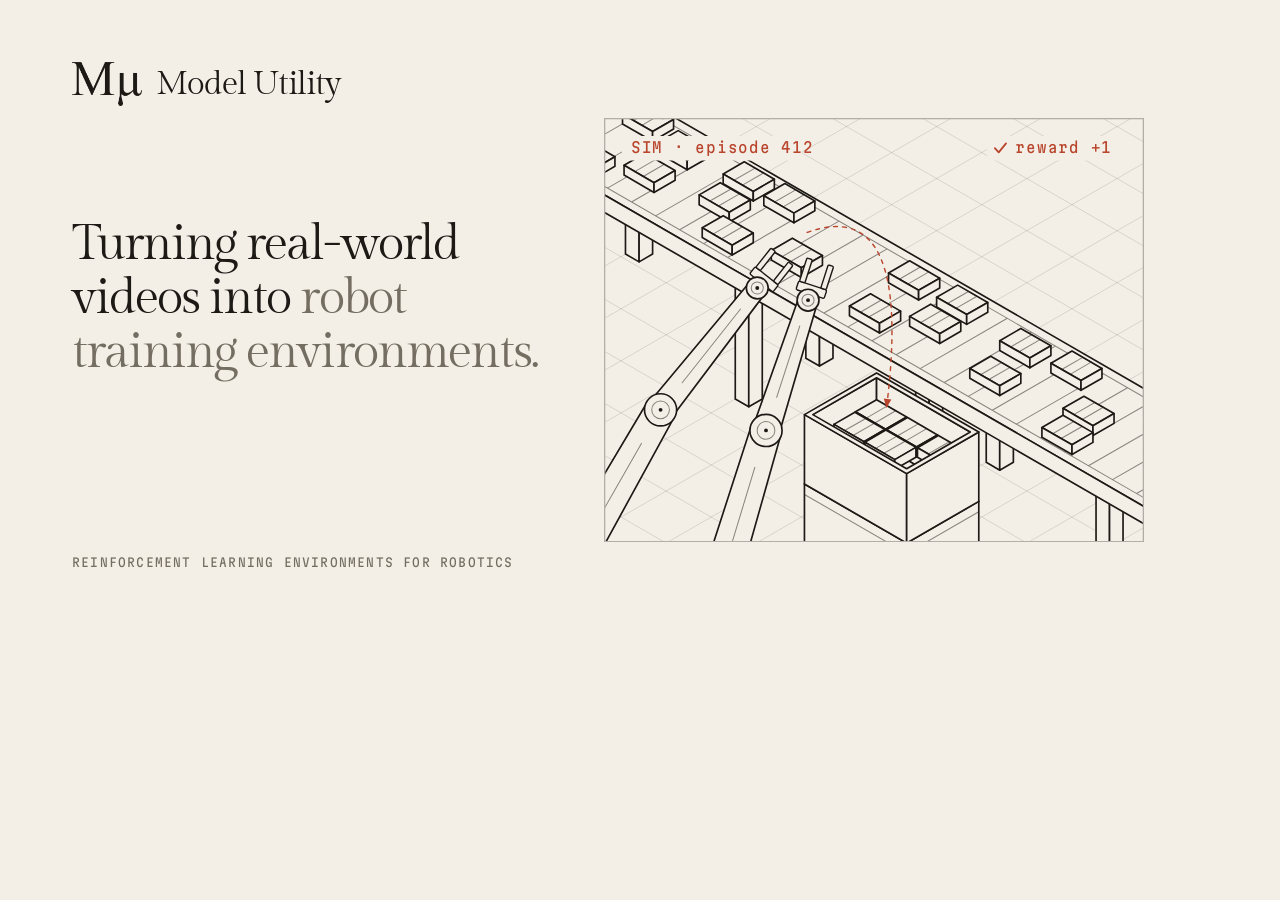
==== commit c0f449ec: "Rewrite the page around the pitch: robot training environments from video The site now tells the sto" ====
--- a/tools/og-card.html
+++ b/tools/og-card.html
@@ -8,14 +8,14 @@
 .card .mark { gap: 14px; }
 .card .logo { height: 44px; }
 .card .mark span { font-size: 33px; }
-.card h1 { font-size: 50px; line-height: 1.08; max-width: 9.8em; margin-top: 84px; }
+.card h1 { font-size: 49px; line-height: 1.1; max-width: none; white-space: nowrap; margin-top: 104px; }
 .card .eyebrow { position: absolute; left: 72px; bottom: 58px; margin: 0; font-size: 12px; }
-.card .fig { position: absolute; right: 30px; top: 92px; width: 610px; }
+.card .fig { position: absolute; right: 56px; top: 118px; width: 540px; overflow: hidden; }
 .card .fig text { font-size: 11.5px; }
 </style></head>
 <body><div class="card">
 <div class="mark"><img class="logo" src="../media/mu-logo.png" alt=""><span>Model Utility</span></div>
-<h1>The environment where agents run physical experiments and train robots, <em>on their own.</em></h1>
-<p class="eyebrow">From photographs to a 3D environment with physics</p>
-<svg class="fig" viewBox="0 0 420 330" role="img" aria-label="The same bench, with a robot arm on it. The arm lifts a tube out of the rack and carries it toward the open centrifuge. A spark marked agent is linked to the arm."><defs><radialGradient id="gc-g" gradientUnits="userSpaceOnUse" cx="210" cy="240" r="205" gradientTransform="translate(0 94.9) scale(1 .58)"><stop offset=".25" stop-color="#fff"/><stop offset="1" stop-color="#fff" stop-opacity="0"/></radialGradient><mask id="gc-m" maskUnits="userSpaceOnUse" x="0" y="0" width="420" height="330"><rect width="420" height="330" fill="url(#gc-g)"/></mask></defs><path d="M155.5 55.8L516 263.9M131.5 69.6L492 277.8M107.4 83.5L467.9 291.6M83.4 97.4L443.9 305.5M59.4 111.3L419.9 319.4M35.3 125.1L395.8 333.3M11.3 139L371.8 347.1M-12.7 152.9L347.8 361M-36.8 166.8L323.7 374.9M-60.8 180.6L299.7 388.8M-84.8 194.5L275.7 402.6M155.5 55.8L-84.8 194.5M179.5 69.6L-60.8 208.4M203.6 83.5L-36.8 222.3M227.6 97.4L-12.7 236.1M251.6 111.3L11.3 250M275.7 125.1L35.3 263.9M299.7 139L59.4 277.8M323.7 152.9L83.4 291.6M347.8 166.8L107.4 305.5M371.8 180.6L131.5 319.4M395.8 194.5L155.5 333.3M419.9 208.4L179.5 347.1M443.9 222.3L203.6 361M467.9 236.1L227.6 374.9M492 250L251.6 388.8M516 263.9L275.7 402.6" fill="none" stroke="#1d1a16" stroke-width=".5" opacity=".2" mask="url(#gc-m)"/><path d="M155.5 77L162.7 81.2L155.5 85.4L148.3 81.2Z" fill="#f3efe7" stroke="#1d1a16" stroke-width="1.3" stroke-linejoin="round"/><path d="M148.3 81.2L155.5 85.4L155.5 152.9L148.3 148.7Z" fill="#f3efe7" stroke="#1d1a16" stroke-width="1.3" stroke-linejoin="round"/><path d="M155.5 85.4L162.7 81.2L162.7 148.7L155.5 152.9Z" fill="#f3efe7" stroke="#1d1a16" stroke-width="1.3" stroke-linejoin="round"/><path d="M76.2 122.8L83.4 127L76.2 131.1L69 127Z" fill="#f3efe7" stroke="#1d1a16" stroke-width="1.3" stroke-linejoin="round"/><path d="M69 127L76.2 131.1L76.2 198.7L69 194.5Z" fill="#f3efe7" stroke="#1d1a16" stroke-width="1.3" stroke-linejoin="round"/><path d="M76.2 131.1L83.4 127L83.4 194.5L76.2 198.7Z" fill="#f3efe7" stroke="#1d1a16" stroke-width="1.3" stroke-linejoin="round"/><path d="M343.8 185.7L351 189.9L343.8 194L336.5 189.9Z" fill="#f3efe7" stroke="#1d1a16" stroke-width="1.3" stroke-linejoin="round"/><path d="M336.5 189.9L343.8 194L343.8 261.6L336.5 257.4Z" fill="#f3efe7" stroke="#1d1a16" stroke-width="1.3" stroke-linejoin="round"/><path d="M343.8 194L351 189.9L351 257.4L343.8 261.6Z" fill="#f3efe7" stroke="#1d1a16" stroke-width="1.3" stroke-linejoin="round"/><path d="M264.4 231.5L271.7 235.7L264.4 239.8L257.2 235.7Z" fill="#f3efe7" stroke="#1d1a16" stroke-width="1.3" stroke-linejoin="round"/><path d="M257.2 235.7L264.4 239.8L264.4 307.4L257.2 303.2Z" fill="#f3efe7" stroke="#1d1a16" stroke-width="1.3" stroke-linejoin="round"/><path d="M264.4 239.8L271.7 235.7L271.7 303.2L264.4 307.4Z" fill="#f3efe7" stroke="#1d1a16" stroke-width="1.3" stroke-linejoin="round"/><path d="M155.5 65L360.6 183.4L264.4 238.9L59.4 120.5Z" fill="#f3efe7" stroke="#1d1a16" stroke-width="1.3" stroke-linejoin="round"/><path d="M59.4 120.5L264.4 238.9L264.4 245.4L59.4 127Z" fill="#f3efe7" stroke="#1d1a16" stroke-width="1.3" stroke-linejoin="round"/><path d="M264.4 238.9L360.6 183.4L360.6 189.9L264.4 245.4Z" fill="#f3efe7" stroke="#1d1a16" stroke-width="1.3" stroke-linejoin="round"/><path d="M147.5 58.5L195.6 86.3L147.5 114L99.4 86.3Z" fill="#f3efe7" stroke="#1d1a16" stroke-width="1.3" stroke-linejoin="round"/><path d="M99.4 86.3L147.5 114L147.5 139.9L99.4 112.2Z" fill="#f3efe7" stroke="#1d1a16" stroke-width="1.3" stroke-linejoin="round"/><path d="M147.5 114L195.6 86.3L195.6 112.2L147.5 139.9Z" fill="#f3efe7" stroke="#1d1a16" stroke-width="1.3" stroke-linejoin="round"/><path d="M105.8 98.3L123.5 108.5L123.5 117.7L105.8 107.6Z" fill="none" stroke="#1d1a16" stroke-width=".8" stroke-linecap="round" stroke-linejoin="round" opacity=".5" /><path d="M129.9 116.8L137.9 121.4" fill="none" stroke="#1d1a16" stroke-width=".8" stroke-linecap="round" stroke-linejoin="round" opacity=".5" /><ellipse cx="147.5" cy="86.3" rx="26.7" ry="15.4" fill="#f3efe7" stroke="#1d1a16" stroke-width="1.3" stroke-linejoin="round"/><ellipse cx="147.5" cy="86.3" rx="20.8" ry="12" fill="none" stroke="#1d1a16" stroke-width=".8" stroke-linecap="round" stroke-linejoin="round" opacity=".5"/><ellipse cx="150.9" cy="93.6" rx="3.4" ry="2" fill="none" stroke="#1d1a16" stroke-width=".8" stroke-linecap="round" stroke-linejoin="round" opacity=".5"/><ellipse cx="138.2" cy="91.6" rx="3.4" ry="2" fill="none" stroke="#1d1a16" stroke-width=".8" stroke-linecap="round" stroke-linejoin="round" opacity=".5"/><ellipse cx="134.8" cy="84.3" rx="3.4" ry="2" fill="none" stroke="#1d1a16" stroke-width=".8" stroke-linecap="round" stroke-linejoin="round" opacity=".5"/><ellipse cx="144.1" cy="78.9" rx="3.4" ry="2" fill="none" stroke="#1d1a16" stroke-width=".8" stroke-linecap="round" stroke-linejoin="round" opacity=".5"/><ellipse cx="156.8" cy="80.9" rx="3.4" ry="2" fill="none" stroke="#1d1a16" stroke-width=".8" stroke-linecap="round" stroke-linejoin="round" opacity=".5"/><ellipse cx="160.2" cy="88.2" rx="3.4" ry="2" fill="none" stroke="#1d1a16" stroke-width=".8" stroke-linecap="round" stroke-linejoin="round" opacity=".5"/><ellipse cx="147.5" cy="86.3" rx="4.5" ry="2.6" fill="#f3efe7" stroke="#1d1a16" stroke-width="1.3" stroke-linejoin="round"/><path d="M170.1 22.5L122 50.3L117.7 45.2L165.8 17.5Z" fill="#f3efe7" stroke="#1d1a16" stroke-width="1.3" stroke-linejoin="round"/><path d="M99.4 86.3L122 50.3L117.7 45.2L95.2 81.2Z" fill="#f3efe7" stroke="#1d1a16" stroke-width="1.3" stroke-linejoin="round"/><path d="M147.5 58.5L99.4 86.3L122 50.3L170.1 22.5Z" fill="#f3efe7" stroke="#1d1a16" stroke-width="1.3" stroke-linejoin="round"/><path d="M195.6 148.3L240.4 174.1L221.2 185.3L176.3 159.3Z" fill="#f3efe7" stroke="#1d1a16" stroke-width="1.3" stroke-linejoin="round"/><path d="M176.3 159.3L221.2 185.3L221.2 195.4L176.3 169.5Z" fill="#f3efe7" stroke="#1d1a16" stroke-width="1.3" stroke-linejoin="round"/><path d="M221.2 185.3L240.4 174.1L240.4 184.3L221.2 195.4Z" fill="#f3efe7" stroke="#1d1a16" stroke-width="1.3" stroke-linejoin="round"/><path d="M190.1 142.7L190.1 158.4A3.9 2.2 0 0 0 197.8 158.4L197.8 142.7A3.9 2.2 0 0 1 190.1 142.7Z" fill="#f3efe7" stroke="#1d1a16" stroke-width="1.3" stroke-linejoin="round"/><ellipse cx="194" cy="142.7" rx="3.9" ry="2.2" fill="#f3efe7" stroke="#1d1a16" stroke-width="1.3" stroke-linejoin="round"/><path d="M199.7 148.2L199.7 164A3.9 2.2 0 0 0 207.4 164L207.4 148.2A3.9 2.2 0 0 1 199.7 148.2Z" fill="#f3efe7" stroke="#1d1a16" stroke-width="1.3" stroke-linejoin="round"/><ellipse cx="203.6" cy="148.2" rx="3.9" ry="2.2" fill="#f3efe7" stroke="#1d1a16" stroke-width="1.3" stroke-linejoin="round"/><ellipse cx="213.2" cy="169.5" rx="3.9" ry="2.2" fill="none" stroke="#1d1a16" stroke-width=".8" stroke-linecap="round" stroke-linejoin="round" opacity=".5"/><path d="M218.9 159.4L218.9 175.1A3.9 2.2 0 0 0 226.6 175.1L226.6 159.4A3.9 2.2 0 0 1 218.9 159.4Z" fill="#f3efe7" stroke="#1d1a16" stroke-width="1.3" stroke-linejoin="round"/><ellipse cx="222.8" cy="159.4" rx="3.9" ry="2.2" fill="#f3efe7" stroke="#1d1a16" stroke-width="1.3" stroke-linejoin="round"/><path d="M293.9 172.3L293.9 179.7A15.4 8.9 0 0 0 324.7 179.7L324.7 172.3A15.4 8.9 0 0 1 293.9 172.3Z" fill="#f3efe7" stroke="#1d1a16" stroke-width="1.3" stroke-linejoin="round"/><ellipse cx="309.3" cy="172.3" rx="15.4" ry="8.9" fill="#f3efe7" stroke="#1d1a16" stroke-width="1.3" stroke-linejoin="round"/><path d="M298.9 161.2L298.9 172.3A10.4 6 0 0 0 319.7 172.3L319.7 161.2A10.4 6 0 0 1 298.9 161.2Z" fill="#f3efe7" stroke="#1d1a16" stroke-width="1.3" stroke-linejoin="round"/><ellipse cx="309.3" cy="161.2" rx="10.4" ry="6" fill="#f3efe7" stroke="#1d1a16" stroke-width="1.3" stroke-linejoin="round"/><path d="M317.5 152.6L298.5 84.5L284.9 88L301.1 156.8Z" fill="#f3efe7" stroke="#1d1a16" stroke-width="1.3" stroke-linejoin="round"/><path d="M303.6 132.5L296.7 105.6" fill="none" stroke="#1d1a16" stroke-width=".8" stroke-linecap="round" stroke-linejoin="round" opacity=".5"/><path d="M290.1 80L212 100.8L214.4 110.6L293.2 92.6Z" fill="#f3efe7" stroke="#1d1a16" stroke-width="1.3" stroke-linejoin="round"/><path d="M273.2 90.8L228.7 101.9" fill="none" stroke="#1d1a16" stroke-width=".8" stroke-linecap="round" stroke-linejoin="round" opacity=".5"/><path d="M209.2 105.7L209.2 126.1L217.2 126.1L217.2 105.7Z" fill="#f3efe7" stroke="#1d1a16" stroke-width="1.3" stroke-linejoin="round"/><path d="M213.2 119.7L213.2 112.1" fill="none" stroke="#1d1a16" stroke-width=".8" stroke-linecap="round" stroke-linejoin="round" opacity=".5"/><circle cx="309.3" cy="154.7" r="11.5" fill="#f3efe7" stroke="#1d1a16" stroke-width="1.3" stroke-linejoin="round"/><circle cx="309.3" cy="154.7" r="6.3" fill="none" stroke="#1d1a16" stroke-width=".8" stroke-linecap="round" stroke-linejoin="round" opacity=".5"/><circle cx="309.3" cy="154.7" r="1.5" fill="#1d1a16"/><circle cx="291.7" cy="86.3" r="10" fill="#f3efe7" stroke="#1d1a16" stroke-width="1.3" stroke-linejoin="round"/><circle cx="291.7" cy="86.3" r="5.5" fill="none" stroke="#1d1a16" stroke-width=".8" stroke-linecap="round" stroke-linejoin="round" opacity=".5"/><circle cx="291.7" cy="86.3" r="1.5" fill="#1d1a16"/><circle cx="213.2" cy="105.7" r="7.5" fill="#f3efe7" stroke="#1d1a16" stroke-width="1.3" stroke-linejoin="round"/><circle cx="213.2" cy="105.7" r="4.1" fill="none" stroke="#1d1a16" stroke-width=".8" stroke-linecap="round" stroke-linejoin="round" opacity=".5"/><circle cx="213.2" cy="105.7" r="1.5" fill="#1d1a16"/><path d="M209.3 128.6L209.3 147.1A3.9 2.2 0 0 0 217 147.1L217 128.6A3.9 2.2 0 0 1 209.3 128.6Z" fill="#f3efe7" stroke="#1d1a16" stroke-width="1.3" stroke-linejoin="round"/><ellipse cx="213.2" cy="128.6" rx="3.9" ry="2.2" fill="#f3efe7" stroke="#1d1a16" stroke-width="1.3" stroke-linejoin="round"/><rect x="202.7" y="122.6" width="21" height="7" rx="1.2" fill="#f3efe7" stroke="#1d1a16" stroke-width="1" stroke-linejoin="round"/><rect x="204.2" y="129.6" width="3.2" height="11" fill="#f3efe7" stroke="#1d1a16" stroke-width="1" stroke-linejoin="round"/><rect x="219" y="129.6" width="3.2" height="11" fill="#f3efe7" stroke="#1d1a16" stroke-width="1" stroke-linejoin="round"/><path d="M271.1 184.8L271.1 202.4A11.8 6.8 0 0 0 294.7 202.4L294.7 184.8A11.8 6.8 0 0 1 271.1 184.8Z" fill="#f3efe7" stroke="#1d1a16" stroke-width="1.3" stroke-linejoin="round"/><ellipse cx="282.9" cy="184.8" rx="11.8" ry="6.8" fill="#f3efe7" stroke="#1d1a16" stroke-width="1.3" stroke-linejoin="round"/><path d="M271.1 193.1A11.8 6.8 0 0 0 294.7 193.1" fill="none" stroke="#1d1a16" stroke-width=".8" stroke-linecap="round" stroke-linejoin="round" opacity=".5" /><path d="M244 193.6L244 214.9A10.9 6.3 0 0 0 265.7 214.9L265.7 193.6A10.9 6.3 0 0 1 244 193.6Z" fill="#f3efe7" stroke="#1d1a16" stroke-width="1.3" stroke-linejoin="round"/><ellipse cx="254.8" cy="193.6" rx="10.9" ry="6.3" fill="#f3efe7" stroke="#1d1a16" stroke-width="1.3" stroke-linejoin="round"/><path d="M250.3 188L244 193.6A10.9 6.3 0 0 0 265.7 193.6L259.4 188A4.5 2.6 0 0 1 250.3 188Z" fill="#f3efe7" stroke="#1d1a16" stroke-width="1.3" stroke-linejoin="round"/><ellipse cx="254.8" cy="188" rx="4.5" ry="2.6" fill="#f3efe7" stroke="#1d1a16" stroke-width="1.3" stroke-linejoin="round"/><path d="M250.3 184.3L250.3 188A4.5 2.6 0 0 0 259.4 188L259.4 184.3A4.5 2.6 0 0 1 250.3 184.3Z" fill="#f3efe7" stroke="#1d1a16" stroke-width="1.3" stroke-linejoin="round"/><ellipse cx="254.8" cy="184.3" rx="4.5" ry="2.6" fill="#f3efe7" stroke="#1d1a16" stroke-width="1.3" stroke-linejoin="round"/><path d="M248.9 179.7L248.9 184.3A5.9 3.4 0 0 0 260.7 184.3L260.7 179.7A5.9 3.4 0 0 1 248.9 179.7Z" fill="#f3efe7" stroke="#1d1a16" stroke-width="1.3" stroke-linejoin="round"/><ellipse cx="254.8" cy="179.7" rx="5.9" ry="3.4" fill="#f3efe7" stroke="#1d1a16" stroke-width="1.3" stroke-linejoin="round"/><path d="M198.2 140.1Q186 42.6 153.9 88.6" fill="none" stroke="#b8452c" stroke-width="1.1" stroke-dasharray="3 4" stroke-linecap="round"/><path d="M153.9 88.6L155.4 81.1L160.4 84.6Z" fill="#b8452c"/><path d="M353 51.4L304.7 78.9" fill="none" stroke="#b8452c" stroke-width=".8" stroke-linecap="round" stroke-linejoin="round"/><circle cx="304.7" cy="78.9" r="1.8" fill="#b8452c"/><path d="M366 34L368.6 41.4L376 44L368.6 46.6L366 54L363.4 46.6L356 44L363.4 41.4Z" fill="#b8452c"/><text x="366" y="26" text-anchor="middle">agent</text></svg>
+<h1>Turning real-world<br>videos into <em>robot<br>training environments.</em></h1>
+<p class="eyebrow">Reinforcement learning environments for robotics</p>
+<svg class="fig" viewBox="0 0 420 330" role="img" aria-label="The same packing line in simulation, seen from the robot. Two robot arms with grippers hold a pack above the conveyor; a dashed path leads to the crate, where a mark reads reward plus one."><defs><clipPath id="fc-clip"><rect x="1" y="1" width="418" height="328"/></clipPath></defs><g clip-path="url(#fc-clip)"><path d="M48.3 -236.4L1030.4 330.6M13.2 -216.1L995.3 350.9M-21.8 -195.9L960.2 371.1M-56.9 -175.6L925.2 391.4M-92 -155.4L890.1 411.6M-127.1 -135.1L855 431.9M-162.1 -114.9L819.9 452.1M-197.2 -94.6L784.9 472.4M-232.3 -74.4L749.8 492.6M-267.4 -54.1L714.7 512.9M-302.4 -33.9L679.6 533.1M-337.5 -13.6L644.6 553.4M-372.6 6.6L609.5 573.6M-407.7 26.9L574.4 593.9M-442.7 47.1L539.3 614.1M-477.8 67.4L504.3 634.4M-512.9 87.6L469.2 654.6M-548 107.8L434.1 674.9M-583 128.1L399 695.1M-618.1 148.3L364 715.3M-653.2 168.6L328.9 735.6M-688.3 188.8L293.8 755.8M-723.3 209.1L258.7 776.1M-758.4 229.3L223.7 796.4M-793.5 249.6L188.6 816.6M48.3 -236.4L-793.5 249.6M83.4 -216.1L-758.4 269.8M118.4 -195.9L-723.3 290.1M153.5 -175.6L-688.3 310.4M188.6 -155.4L-653.2 330.6M223.7 -135.1L-618.1 350.9M258.7 -114.9L-583 371.1M293.8 -94.6L-548 391.4M328.9 -74.4L-512.9 411.6M364 -54.1L-477.8 431.9M399 -33.9L-442.7 452.1M434.1 -13.6L-407.7 472.4M469.2 6.6L-372.6 492.6M504.3 26.9L-337.5 512.9M539.3 47.1L-302.4 533.1M574.4 67.4L-267.4 553.4M609.5 87.6L-232.3 573.6M644.6 107.8L-197.2 593.9M679.6 128.1L-162.1 614.1M714.7 148.3L-127.1 634.4M749.8 168.6L-92 654.6M784.9 188.8L-56.9 674.9M819.9 209.1L-21.8 695.1M855 229.3L13.2 715.3M890.1 249.6L48.3 735.6M925.2 269.8L83.4 755.8M960.2 290.1L118.4 776.1M995.3 310.3L153.5 796.3M1030.4 330.6L188.6 816.6" fill="none" stroke="#1d1a16" stroke-width=".5" opacity=".2"/><path d="M-113 -75.8L-102.5 -69.7L-113 -63.6L-123.6 -69.7Z" fill="#f3efe7" stroke="#1d1a16" stroke-width="1.3" stroke-linejoin="round"/><path d="M-123.6 -69.7L-113 -63.6L-113 30.9L-123.6 24.8Z" fill="#f3efe7" stroke="#1d1a16" stroke-width="1.3" stroke-linejoin="round"/><path d="M-113 -63.6L-102.5 -69.7L-102.5 24.8L-113 30.9Z" fill="#f3efe7" stroke="#1d1a16" stroke-width="1.3" stroke-linejoin="round"/><path d="M-168 -44L-157.5 -38L-168 -31.9L-178.5 -38Z" fill="#f3efe7" stroke="#1d1a16" stroke-width="1.3" stroke-linejoin="round"/><path d="M-178.5 -38L-168 -31.9L-168 62.6L-178.5 56.6Z" fill="#f3efe7" stroke="#1d1a16" stroke-width="1.3" stroke-linejoin="round"/><path d="M-168 -31.9L-157.5 -38L-157.5 56.6L-168 62.6Z" fill="#f3efe7" stroke="#1d1a16" stroke-width="1.3" stroke-linejoin="round"/><path d="M27.3 5.2L37.8 11.3L27.3 17.4L16.7 11.3Z" fill="#f3efe7" stroke="#1d1a16" stroke-width="1.3" stroke-linejoin="round"/><path d="M16.7 11.3L27.3 17.4L27.3 111.9L16.7 105.8Z" fill="#f3efe7" stroke="#1d1a16" stroke-width="1.3" stroke-linejoin="round"/><path d="M27.3 17.4L37.8 11.3L37.8 105.8L27.3 111.9Z" fill="#f3efe7" stroke="#1d1a16" stroke-width="1.3" stroke-linejoin="round"/><path d="M-27.7 37L-17.2 43.1L-27.7 49.1L-38.2 43.1Z" fill="#f3efe7" stroke="#1d1a16" stroke-width="1.3" stroke-linejoin="round"/><path d="M-38.2 43.1L-27.7 49.1L-27.7 143.6L-38.2 137.6Z" fill="#f3efe7" stroke="#1d1a16" stroke-width="1.3" stroke-linejoin="round"/><path d="M-27.7 49.1L-17.2 43.1L-17.2 137.6L-27.7 143.6Z" fill="#f3efe7" stroke="#1d1a16" stroke-width="1.3" stroke-linejoin="round"/><path d="M167.6 86.2L178.1 92.3L167.6 98.4L157 92.3Z" fill="#f3efe7" stroke="#1d1a16" stroke-width="1.3" stroke-linejoin="round"/><path d="M157 92.3L167.6 98.4L167.6 192.9L157 186.8Z" fill="#f3efe7" stroke="#1d1a16" stroke-width="1.3" stroke-linejoin="round"/><path d="M167.6 98.4L178.1 92.3L178.1 186.8L167.6 192.9Z" fill="#f3efe7" stroke="#1d1a16" stroke-width="1.3" stroke-linejoin="round"/><path d="M112.6 118L123.1 124L112.6 130.1L102.1 124Z" fill="#f3efe7" stroke="#1d1a16" stroke-width="1.3" stroke-linejoin="round"/><path d="M102.1 124L112.6 130.1L112.6 224.6L102.1 218.6Z" fill="#f3efe7" stroke="#1d1a16" stroke-width="1.3" stroke-linejoin="round"/><path d="M112.6 130.1L123.1 124L123.1 218.6L112.6 224.6Z" fill="#f3efe7" stroke="#1d1a16" stroke-width="1.3" stroke-linejoin="round"/><path d="M307.8 167.3L318.4 173.3L307.8 179.4L297.3 173.3Z" fill="#f3efe7" stroke="#1d1a16" stroke-width="1.3" stroke-linejoin="round"/><path d="M297.3 173.3L307.8 179.4L307.8 273.9L297.3 267.8Z" fill="#f3efe7" stroke="#1d1a16" stroke-width="1.3" stroke-linejoin="round"/><path d="M307.8 179.4L318.4 173.3L318.4 267.8L307.8 273.9Z" fill="#f3efe7" stroke="#1d1a16" stroke-width="1.3" stroke-linejoin="round"/><path d="M252.9 199L263.4 205L252.9 211.1L242.4 205Z" fill="#f3efe7" stroke="#1d1a16" stroke-width="1.3" stroke-linejoin="round"/><path d="M242.4 205L252.9 211.1L252.9 305.6L242.4 299.5Z" fill="#f3efe7" stroke="#1d1a16" stroke-width="1.3" stroke-linejoin="round"/><path d="M252.9 211.1L263.4 205L263.4 299.5L252.9 305.6Z" fill="#f3efe7" stroke="#1d1a16" stroke-width="1.3" stroke-linejoin="round"/><path d="M448.1 248.3L458.7 254.3L448.1 260.4L437.6 254.3Z" fill="#f3efe7" stroke="#1d1a16" stroke-width="1.3" stroke-linejoin="round"/><path d="M437.6 254.3L448.1 260.4L448.1 354.9L437.6 348.8Z" fill="#f3efe7" stroke="#1d1a16" stroke-width="1.3" stroke-linejoin="round"/><path d="M448.1 260.4L458.7 254.3L458.7 348.8L448.1 354.9Z" fill="#f3efe7" stroke="#1d1a16" stroke-width="1.3" stroke-linejoin="round"/><path d="M393.2 280L403.7 286L393.2 292.1L382.7 286Z" fill="#f3efe7" stroke="#1d1a16" stroke-width="1.3" stroke-linejoin="round"/><path d="M382.7 286L393.2 292.1L393.2 386.6L382.7 380.5Z" fill="#f3efe7" stroke="#1d1a16" stroke-width="1.3" stroke-linejoin="round"/><path d="M393.2 292.1L403.7 286L403.7 380.5L393.2 386.6Z" fill="#f3efe7" stroke="#1d1a16" stroke-width="1.3" stroke-linejoin="round"/><path d="M-129.4 -106.8L572.1 298.2L492.6 344.1L-208.9 -60.9Z" fill="#f3efe7" stroke="#1d1a16" stroke-width="1.3" stroke-linejoin="round"/><path d="M-208.9 -60.9L492.6 344.1L492.6 357.6L-208.9 -47.4Z" fill="#f3efe7" stroke="#1d1a16" stroke-width="1.3" stroke-linejoin="round"/><path d="M492.6 344.1L572.1 298.2L572.1 311.7L492.6 357.6Z" fill="#f3efe7" stroke="#1d1a16" stroke-width="1.3" stroke-linejoin="round"/><path d="M-135.3 -103.4L566.2 301.6M-203.1 -64.3L498.4 340.7M-135.3 -103.4L-203.1 -64.3M-116.5 -92.6L-184.4 -53.5M-97.8 -81.8L-165.7 -42.7M-79.1 -71L-146.9 -31.9M-60.4 -60.2L-128.2 -21.1M-41.7 -49.4L-109.5 -10.3M-23 -38.6L-90.8 0.5M-4.3 -27.8L-72.1 11.3M14.4 -17L-53.4 22.1M33.1 -6.2L-34.7 32.9M51.8 4.6L-16 43.7M70.5 15.4L2.7 54.5M89.2 26.2L21.4 65.3M107.9 37L40.1 76.1M126.6 47.8L58.8 86.9M145.3 58.6L77.5 97.7M164 69.4L96.2 108.5M182.8 80.2L114.9 119.3M201.5 91L133.6 130.1M220.2 101.8L152.4 140.9M238.9 112.6L171.1 151.7M257.6 123.4L189.8 162.5M276.3 134.2L208.5 173.3M295 145L227.2 184.1M313.7 155.8L245.9 194.9M332.4 166.6L264.6 205.7M351.1 177.4L283.3 216.5M369.8 188.2L302 227.3M388.5 199L320.7 238.1M407.2 209.8L339.4 248.9M425.9 220.6L358.1 259.7M444.6 231.4L376.8 270.5M463.3 242.2L395.5 281.3M482 253L414.2 292.1M500.8 263.8L432.9 302.9M519.5 274.6L451.7 313.7M538.2 285.4L470.4 324.5M556.9 296.2L489.1 335.3" fill="none" stroke="#1d1a16" stroke-width=".8" stroke-linecap="round" stroke-linejoin="round" opacity=".5" /><path d="M-3.1 -30.7L20.2 -17.2L3.9 -7.7L-19.5 -21.2Z" fill="#f3efe7" stroke="#1d1a16" stroke-width="1.3" stroke-linejoin="round"/><path d="M-19.5 -21.2L3.9 -7.7L3.9 -0.2L-19.5 -13.7Z" fill="#f3efe7" stroke="#1d1a16" stroke-width="1.3" stroke-linejoin="round"/><path d="M3.9 -7.7L20.2 -17.2L20.2 -9.6L3.9 -0.2Z" fill="#f3efe7" stroke="#1d1a16" stroke-width="1.3" stroke-linejoin="round"/><path d="M5.3 -25.8L11.8 -22L-4.5 -12.6L-11.1 -16.4Z" fill="none" stroke="#1d1a16" stroke-width=".8" stroke-linecap="round" stroke-linejoin="round" opacity=".5"/><path d="M-24.2 -13.1L-0.8 0.4L-17.2 9.8L-40.6 -3.7Z" fill="#f3efe7" stroke="#1d1a16" stroke-width="1.3" stroke-linejoin="round"/><path d="M-40.6 -3.7L-17.2 9.8L-17.2 17.4L-40.6 3.9Z" fill="#f3efe7" stroke="#1d1a16" stroke-width="1.3" stroke-linejoin="round"/><path d="M-17.2 9.8L-0.8 0.4L-0.8 7.9L-17.2 17.4Z" fill="#f3efe7" stroke="#1d1a16" stroke-width="1.3" stroke-linejoin="round"/><path d="M-15.8 -8.3L-9.2 -4.5L-25.6 5L-32.1 1.2Z" fill="none" stroke="#1d1a16" stroke-width=".8" stroke-linecap="round" stroke-linejoin="round" opacity=".5"/><path d="M30.8 -12.4L54.1 1.1L37.8 10.5L14.4 -3Z" fill="#f3efe7" stroke="#1d1a16" stroke-width="1.3" stroke-linejoin="round"/><path d="M14.4 -3L37.8 10.5L37.8 18.1L14.4 4.6Z" fill="#f3efe7" stroke="#1d1a16" stroke-width="1.3" stroke-linejoin="round"/><path d="M37.8 10.5L54.1 1.1L54.1 8.6L37.8 18.1Z" fill="#f3efe7" stroke="#1d1a16" stroke-width="1.3" stroke-linejoin="round"/><path d="M39.2 -7.6L45.7 -3.8L29.4 5.7L22.8 1.9Z" fill="none" stroke="#1d1a16" stroke-width=".8" stroke-linecap="round" stroke-linejoin="round" opacity=".5"/><path d="M57.7 9.8L81 23.3L64.7 32.8L41.3 19.3Z" fill="#f3efe7" stroke="#1d1a16" stroke-width="1.3" stroke-linejoin="round"/><path d="M41.3 19.3L64.7 32.8L64.7 40.3L41.3 26.8Z" fill="#f3efe7" stroke="#1d1a16" stroke-width="1.3" stroke-linejoin="round"/><path d="M64.7 32.8L81 23.3L81 30.9L64.7 40.3Z" fill="#f3efe7" stroke="#1d1a16" stroke-width="1.3" stroke-linejoin="round"/><path d="M66.1 14.7L72.6 18.5L56.3 27.9L49.7 24.1Z" fill="none" stroke="#1d1a16" stroke-width=".8" stroke-linecap="round" stroke-linejoin="round" opacity=".5"/><path d="M-14.8 16.6L8.5 30.1L-7.8 39.5L-31.2 26Z" fill="#f3efe7" stroke="#1d1a16" stroke-width="1.3" stroke-linejoin="round"/><path d="M-31.2 26L-7.8 39.5L-7.8 47.1L-31.2 33.6Z" fill="#f3efe7" stroke="#1d1a16" stroke-width="1.3" stroke-linejoin="round"/><path d="M-7.8 39.5L8.5 30.1L8.5 37.6L-7.8 47.1Z" fill="#f3efe7" stroke="#1d1a16" stroke-width="1.3" stroke-linejoin="round"/><path d="M-6.4 21.4L0.1 25.2L-16.2 34.7L-22.8 30.9Z" fill="none" stroke="#1d1a16" stroke-width=".8" stroke-linecap="round" stroke-linejoin="round" opacity=".5"/><path d="M31.9 27.4L55.3 40.9L38.9 50.3L15.6 36.8Z" fill="#f3efe7" stroke="#1d1a16" stroke-width="1.3" stroke-linejoin="round"/><path d="M15.6 36.8L38.9 50.3L38.9 57.9L15.6 44.4Z" fill="#f3efe7" stroke="#1d1a16" stroke-width="1.3" stroke-linejoin="round"/><path d="M38.9 50.3L55.3 40.9L55.3 48.4L38.9 57.9Z" fill="#f3efe7" stroke="#1d1a16" stroke-width="1.3" stroke-linejoin="round"/><path d="M40.3 32.2L46.9 36L30.5 45.5L24 41.7Z" fill="none" stroke="#1d1a16" stroke-width=".8" stroke-linecap="round" stroke-linejoin="round" opacity=".5"/><path d="M109.1 34.1L132.5 47.6L116.1 57.1L92.7 43.6Z" fill="#f3efe7" stroke="#1d1a16" stroke-width="1.3" stroke-linejoin="round"/><path d="M92.7 43.6L116.1 57.1L116.1 64.6L92.7 51.1Z" fill="#f3efe7" stroke="#1d1a16" stroke-width="1.3" stroke-linejoin="round"/><path d="M116.1 57.1L132.5 47.6L132.5 55.2L116.1 64.6Z" fill="#f3efe7" stroke="#1d1a16" stroke-width="1.3" stroke-linejoin="round"/><path d="M117.5 39L124.1 42.8L107.7 52.2L101.1 48.4Z" fill="none" stroke="#1d1a16" stroke-width=".8" stroke-linecap="round" stroke-linejoin="round" opacity=".5"/><path d="M90.4 50.3L113.8 63.8L97.4 73.3L74 59.8Z" fill="#f3efe7" stroke="#1d1a16" stroke-width="1.3" stroke-linejoin="round"/><path d="M74 59.8L97.4 73.3L97.4 80.9L74 67.4Z" fill="#f3efe7" stroke="#1d1a16" stroke-width="1.3" stroke-linejoin="round"/><path d="M97.4 73.3L113.8 63.8L113.8 71.4L97.4 80.9Z" fill="#f3efe7" stroke="#1d1a16" stroke-width="1.3" stroke-linejoin="round"/><path d="M98.8 55.2L105.4 59L89 68.4L82.4 64.6Z" fill="none" stroke="#1d1a16" stroke-width=".8" stroke-linecap="round" stroke-linejoin="round" opacity=".5"/><path d="M140.7 51L164 64.5L147.7 74L124.3 60.5Z" fill="#f3efe7" stroke="#1d1a16" stroke-width="1.3" stroke-linejoin="round"/><path d="M124.3 60.5L147.7 74L147.7 81.5L124.3 68Z" fill="#f3efe7" stroke="#1d1a16" stroke-width="1.3" stroke-linejoin="round"/><path d="M147.7 74L164 64.5L164 72.1L147.7 81.5Z" fill="#f3efe7" stroke="#1d1a16" stroke-width="1.3" stroke-linejoin="round"/><path d="M149.1 55.9L155.6 59.7L139.3 69.1L132.7 65.3Z" fill="none" stroke="#1d1a16" stroke-width=".8" stroke-linecap="round" stroke-linejoin="round" opacity=".5"/><path d="M92.7 76L116.1 89.5L99.7 98.9L76.4 85.4Z" fill="#f3efe7" stroke="#1d1a16" stroke-width="1.3" stroke-linejoin="round"/><path d="M76.4 85.4L99.7 98.9L99.7 106.5L76.4 93Z" fill="#f3efe7" stroke="#1d1a16" stroke-width="1.3" stroke-linejoin="round"/><path d="M99.7 98.9L116.1 89.5L116.1 97L99.7 106.5Z" fill="#f3efe7" stroke="#1d1a16" stroke-width="1.3" stroke-linejoin="round"/><path d="M101.1 80.8L107.7 84.6L91.3 94.1L84.8 90.3Z" fill="none" stroke="#1d1a16" stroke-width=".8" stroke-linecap="round" stroke-linejoin="round" opacity=".5"/><path d="M237.7 111.1L261.1 124.6L244.7 134L221.3 120.5Z" fill="#f3efe7" stroke="#1d1a16" stroke-width="1.3" stroke-linejoin="round"/><path d="M221.3 120.5L244.7 134L244.7 141.6L221.3 128.1Z" fill="#f3efe7" stroke="#1d1a16" stroke-width="1.3" stroke-linejoin="round"/><path d="M244.7 134L261.1 124.6L261.1 132.2L244.7 141.6Z" fill="#f3efe7" stroke="#1d1a16" stroke-width="1.3" stroke-linejoin="round"/><path d="M246.1 115.9L252.7 119.7L236.3 129.2L229.7 125.4Z" fill="none" stroke="#1d1a16" stroke-width=".8" stroke-linecap="round" stroke-linejoin="round" opacity=".5"/><path d="M275.1 130L298.5 143.5L282.1 152.9L258.7 139.4Z" fill="#f3efe7" stroke="#1d1a16" stroke-width="1.3" stroke-linejoin="round"/><path d="M258.7 139.4L282.1 152.9L282.1 160.5L258.7 147Z" fill="#f3efe7" stroke="#1d1a16" stroke-width="1.3" stroke-linejoin="round"/><path d="M282.1 152.9L298.5 143.5L298.5 151.1L282.1 160.5Z" fill="#f3efe7" stroke="#1d1a16" stroke-width="1.3" stroke-linejoin="round"/><path d="M283.5 134.9L290.1 138.6L273.7 148.1L267.2 144.3Z" fill="none" stroke="#1d1a16" stroke-width=".8" stroke-linecap="round" stroke-linejoin="round" opacity=".5"/><path d="M207.3 136.7L230.7 150.2L214.3 159.7L190.9 146.2Z" fill="#f3efe7" stroke="#1d1a16" stroke-width="1.3" stroke-linejoin="round"/><path d="M190.9 146.2L214.3 159.7L214.3 167.3L190.9 153.8Z" fill="#f3efe7" stroke="#1d1a16" stroke-width="1.3" stroke-linejoin="round"/><path d="M214.3 159.7L230.7 150.2L230.7 157.8L214.3 167.3Z" fill="#f3efe7" stroke="#1d1a16" stroke-width="1.3" stroke-linejoin="round"/><path d="M215.7 141.6L222.3 145.4L205.9 154.8L199.4 151.1Z" fill="none" stroke="#1d1a16" stroke-width=".8" stroke-linecap="round" stroke-linejoin="round" opacity=".5"/><path d="M254.1 144.8L277.5 158.3L261.1 167.8L237.7 154.3Z" fill="#f3efe7" stroke="#1d1a16" stroke-width="1.3" stroke-linejoin="round"/><path d="M237.7 154.3L261.1 167.8L261.1 175.4L237.7 161.9Z" fill="#f3efe7" stroke="#1d1a16" stroke-width="1.3" stroke-linejoin="round"/><path d="M261.1 167.8L277.5 158.3L277.5 165.9L261.1 175.4Z" fill="#f3efe7" stroke="#1d1a16" stroke-width="1.3" stroke-linejoin="round"/><path d="M262.5 149.7L269 153.5L252.7 162.9L246.1 159.2Z" fill="none" stroke="#1d1a16" stroke-width=".8" stroke-linecap="round" stroke-linejoin="round" opacity=".5"/><path d="M324.2 163.7L347.6 177.2L331.2 186.7L307.8 173.2Z" fill="#f3efe7" stroke="#1d1a16" stroke-width="1.3" stroke-linejoin="round"/><path d="M307.8 173.2L331.2 186.7L331.2 194.3L307.8 180.8Z" fill="#f3efe7" stroke="#1d1a16" stroke-width="1.3" stroke-linejoin="round"/><path d="M331.2 186.7L347.6 177.2L347.6 184.8L331.2 194.3Z" fill="#f3efe7" stroke="#1d1a16" stroke-width="1.3" stroke-linejoin="round"/><path d="M332.6 168.6L339.2 172.4L322.8 181.8L316.3 178.1Z" fill="none" stroke="#1d1a16" stroke-width=".8" stroke-linecap="round" stroke-linejoin="round" opacity=".5"/><path d="M364 181.3L387.3 194.8L371 204.2L347.6 190.7Z" fill="#f3efe7" stroke="#1d1a16" stroke-width="1.3" stroke-linejoin="round"/><path d="M347.6 190.7L371 204.2L371 211.8L347.6 198.3Z" fill="#f3efe7" stroke="#1d1a16" stroke-width="1.3" stroke-linejoin="round"/><path d="M371 204.2L387.3 194.8L387.3 202.4L371 211.8Z" fill="#f3efe7" stroke="#1d1a16" stroke-width="1.3" stroke-linejoin="round"/><path d="M372.4 186.2L378.9 189.9L362.6 199.4L356 195.6Z" fill="none" stroke="#1d1a16" stroke-width=".8" stroke-linecap="round" stroke-linejoin="round" opacity=".5"/><path d="M300.8 185.3L324.2 198.8L307.8 208.3L284.5 194.8Z" fill="#f3efe7" stroke="#1d1a16" stroke-width="1.3" stroke-linejoin="round"/><path d="M284.5 194.8L307.8 208.3L307.8 215.9L284.5 202.4Z" fill="#f3efe7" stroke="#1d1a16" stroke-width="1.3" stroke-linejoin="round"/><path d="M307.8 208.3L324.2 198.8L324.2 206.4L307.8 215.9Z" fill="#f3efe7" stroke="#1d1a16" stroke-width="1.3" stroke-linejoin="round"/><path d="M309.3 190.2L315.8 194L299.4 203.4L292.9 199.7Z" fill="none" stroke="#1d1a16" stroke-width=".8" stroke-linecap="round" stroke-linejoin="round" opacity=".5"/><path d="M373.3 216.4L396.7 229.9L380.3 239.3L357 225.8Z" fill="#f3efe7" stroke="#1d1a16" stroke-width="1.3" stroke-linejoin="round"/><path d="M357 225.8L380.3 239.3L380.3 246.9L357 233.4Z" fill="#f3efe7" stroke="#1d1a16" stroke-width="1.3" stroke-linejoin="round"/><path d="M380.3 239.3L396.7 229.9L396.7 237.5L380.3 246.9Z" fill="#f3efe7" stroke="#1d1a16" stroke-width="1.3" stroke-linejoin="round"/><path d="M381.7 221.3L388.3 225L371.9 234.5L365.4 230.7Z" fill="none" stroke="#1d1a16" stroke-width=".8" stroke-linecap="round" stroke-linejoin="round" opacity=".5"/><path d="M357 231.2L380.3 244.7L364 254.2L340.6 240.7Z" fill="#f3efe7" stroke="#1d1a16" stroke-width="1.3" stroke-linejoin="round"/><path d="M340.6 240.7L364 254.2L364 261.8L340.6 248.3Z" fill="#f3efe7" stroke="#1d1a16" stroke-width="1.3" stroke-linejoin="round"/><path d="M364 254.2L380.3 244.7L380.3 252.3L364 261.8Z" fill="#f3efe7" stroke="#1d1a16" stroke-width="1.3" stroke-linejoin="round"/><path d="M365.4 236.1L371.9 239.9L355.5 249.3L349 245.6Z" fill="none" stroke="#1d1a16" stroke-width=".8" stroke-linecap="round" stroke-linejoin="round" opacity=".5"/><path d="M146.5 93.5L169.9 107L153.5 116.5L130.1 103Z" fill="#f3efe7" stroke="#1d1a16" stroke-width="1.3" stroke-linejoin="round"/><path d="M130.1 103L153.5 116.5L153.5 124.1L130.1 110.5Z" fill="#f3efe7" stroke="#1d1a16" stroke-width="1.3" stroke-linejoin="round"/><path d="M153.5 116.5L169.9 107L169.9 114.6L153.5 124.1Z" fill="#f3efe7" stroke="#1d1a16" stroke-width="1.3" stroke-linejoin="round"/><path d="M154.9 98.4L161.5 102.2L145.1 111.6L138.6 107.8Z" fill="none" stroke="#1d1a16" stroke-width=".8" stroke-linecap="round" stroke-linejoin="round" opacity=".5"/><path d="M212 252.3L291.5 298.2L235.4 330.6L155.9 284.7Z" fill="#f3efe7" stroke="#1d1a16" stroke-width="1.3" stroke-linejoin="round"/><path d="M155.9 284.7L235.4 330.6L235.4 384.6L155.9 338.7Z" fill="#f3efe7" stroke="#1d1a16" stroke-width="1.3" stroke-linejoin="round"/><path d="M235.4 330.6L291.5 298.2L291.5 352.2L235.4 384.6Z" fill="#f3efe7" stroke="#1d1a16" stroke-width="1.3" stroke-linejoin="round"/><path d="M155.9 292.8L235.4 338.7L291.5 306.3" fill="none" stroke="#1d1a16" stroke-width=".8" stroke-linecap="round" stroke-linejoin="round" opacity=".5" /><path d="M212 202.1L162.4 230.7L162.4 280.9L212 252.3Z" fill="#f3efe7" stroke="#1d1a16" stroke-width="1.3" stroke-linejoin="round"/><path d="M212 202.1L284.9 244.2L284.9 294.4L212 252.3Z" fill="#f3efe7" stroke="#1d1a16" stroke-width="1.3" stroke-linejoin="round"/><path d="M212 252.3L284.9 294.4L235.4 323L162.4 280.9Z" fill="#f3efe7" stroke="#1d1a16" stroke-width="1.3" stroke-linejoin="round"/><path d="M212 219.1L235.4 232.6L219 242L195.6 228.5Z" fill="#f3efe7" stroke="#1d1a16" stroke-width="1.3" stroke-linejoin="round"/><path d="M195.6 228.5L219 242L219 249.6L195.6 236.1Z" fill="#f3efe7" stroke="#1d1a16" stroke-width="1.3" stroke-linejoin="round"/><path d="M219 242L235.4 232.6L235.4 240.2L219 249.6Z" fill="#f3efe7" stroke="#1d1a16" stroke-width="1.3" stroke-linejoin="round"/><path d="M220.4 223.9L226.9 227.7L210.6 237.2L204 233.4Z" fill="none" stroke="#1d1a16" stroke-width=".8" stroke-linecap="round" stroke-linejoin="round" opacity=".5"/><path d="M236.1 233L259.4 246.5L243.1 255.9L219.7 242.4Z" fill="#f3efe7" stroke="#1d1a16" stroke-width="1.3" stroke-linejoin="round"/><path d="M219.7 242.4L243.1 255.9L243.1 263.5L219.7 250Z" fill="#f3efe7" stroke="#1d1a16" stroke-width="1.3" stroke-linejoin="round"/><path d="M243.1 255.9L259.4 246.5L259.4 254.1L243.1 263.5Z" fill="#f3efe7" stroke="#1d1a16" stroke-width="1.3" stroke-linejoin="round"/><path d="M244.5 237.9L251 241.6L234.7 251.1L228.1 247.3Z" fill="none" stroke="#1d1a16" stroke-width=".8" stroke-linecap="round" stroke-linejoin="round" opacity=".5"/><path d="M260.1 246.9L283.5 260.4L267.2 269.9L243.8 256.4Z" fill="#f3efe7" stroke="#1d1a16" stroke-width="1.3" stroke-linejoin="round"/><path d="M243.8 256.4L267.2 269.9L267.2 277.4L243.8 263.9Z" fill="#f3efe7" stroke="#1d1a16" stroke-width="1.3" stroke-linejoin="round"/><path d="M267.2 269.9L283.5 260.4L283.5 268L267.2 277.4Z" fill="#f3efe7" stroke="#1d1a16" stroke-width="1.3" stroke-linejoin="round"/><path d="M268.6 251.8L275.1 255.5L258.7 265L252.2 261.2Z" fill="none" stroke="#1d1a16" stroke-width=".8" stroke-linecap="round" stroke-linejoin="round" opacity=".5"/><path d="M195.1 228.8L218.5 242.3L202.2 251.8L178.8 238.3Z" fill="#f3efe7" stroke="#1d1a16" stroke-width="1.3" stroke-linejoin="round"/><path d="M178.8 238.3L202.2 251.8L202.2 259.3L178.8 245.8Z" fill="#f3efe7" stroke="#1d1a16" stroke-width="1.3" stroke-linejoin="round"/><path d="M202.2 251.8L218.5 242.3L218.5 249.9L202.2 259.3Z" fill="#f3efe7" stroke="#1d1a16" stroke-width="1.3" stroke-linejoin="round"/><path d="M203.6 233.7L210.1 237.5L193.7 246.9L187.2 243.1Z" fill="none" stroke="#1d1a16" stroke-width=".8" stroke-linecap="round" stroke-linejoin="round" opacity=".5"/><path d="M219.2 242.7L242.6 256.2L226.2 265.7L202.9 252.2Z" fill="#f3efe7" stroke="#1d1a16" stroke-width="1.3" stroke-linejoin="round"/><path d="M202.9 252.2L226.2 265.7L226.2 273.2L202.9 259.7Z" fill="#f3efe7" stroke="#1d1a16" stroke-width="1.3" stroke-linejoin="round"/><path d="M226.2 265.7L242.6 256.2L242.6 263.8L226.2 273.2Z" fill="#f3efe7" stroke="#1d1a16" stroke-width="1.3" stroke-linejoin="round"/><path d="M227.6 247.6L234.2 251.4L217.8 260.8L211.3 257Z" fill="none" stroke="#1d1a16" stroke-width=".8" stroke-linecap="round" stroke-linejoin="round" opacity=".5"/><path d="M155.9 230.7L235.4 276.6L235.4 330.6L155.9 284.7Z" fill="#f3efe7" stroke="#1d1a16" stroke-width="1.3" stroke-linejoin="round"/><path d="M235.4 276.6L291.5 244.2L291.5 298.2L235.4 330.6Z" fill="#f3efe7" stroke="#1d1a16" stroke-width="1.3" stroke-linejoin="round"/><path d="M212 198.3L291.5 244.2L235.4 276.6L155.9 230.7ZM212 202.1L162.4 230.7L235.4 272.8L284.9 244.2Z" fill-rule="evenodd" fill="#f3efe7" stroke="#1d1a16" stroke-width="1.3" stroke-linejoin="round"/><path d="M158 89Q240.8 59 219.7 225.5" fill="none" stroke="#b8452c" stroke-width="1.1" stroke-dasharray="3 4" stroke-linecap="round"/><path d="M219.7 225.5L217.6 218.1L223.5 218.9Z" fill="#b8452c"/><path d="M-23 374.5L54.4 233L33.6 221.1L-49 359.6Z" fill="#f3efe7" stroke="#1d1a16" stroke-width="1.3" stroke-linejoin="round"/><path d="M-18.1 335.8L29.1 253.1" fill="none" stroke="#1d1a16" stroke-width=".8" stroke-linecap="round" stroke-linejoin="round" opacity=".5"/><path d="M52.2 233.5L125.1 136.8L113.4 127.5L35.8 220.5Z" fill="#f3efe7" stroke="#1d1a16" stroke-width="1.3" stroke-linejoin="round"/><path d="M60.8 205.9L106.2 148.6" fill="none" stroke="#1d1a16" stroke-width=".8" stroke-linecap="round" stroke-linejoin="round" opacity=".5"/><g transform="translate(119.2 132.2) rotate(-51.6)"><rect x="5" y="-11.5" width="7" height="23" rx="1.2" fill="#f3efe7" stroke="#1d1a16" stroke-width="1.1" stroke-linejoin="round"/><rect x="12" y="-10.9" width="19" height="4.4" rx="1" fill="#f3efe7" stroke="#1d1a16" stroke-width="1.1" stroke-linejoin="round"/><rect x="12" y="6.5" width="19" height="4.4" rx="1" fill="#f3efe7" stroke="#1d1a16" stroke-width="1.1" stroke-linejoin="round"/></g><circle cx="44" cy="227" r="12.5" fill="#f3efe7" stroke="#1d1a16" stroke-width="1.3" stroke-linejoin="round"/><circle cx="44" cy="227" r="6.9" fill="none" stroke="#1d1a16" stroke-width=".8" stroke-linecap="round" stroke-linejoin="round" opacity=".5"/><circle cx="44" cy="227" r="1.5" fill="#1d1a16"/><circle cx="119.2" cy="132.2" r="8.5" fill="#f3efe7" stroke="#1d1a16" stroke-width="1.3" stroke-linejoin="round"/><circle cx="119.2" cy="132.2" r="4.7" fill="none" stroke="#1d1a16" stroke-width=".8" stroke-linecap="round" stroke-linejoin="round" opacity=".5"/><circle cx="119.2" cy="132.2" r="1.5" fill="#1d1a16"/><path d="M94.4 399.4L137.5 246.5L114.5 239.5L65.7 390.7Z" fill="#f3efe7" stroke="#1d1a16" stroke-width="1.3" stroke-linejoin="round"/><path d="M90.4 360.6L117.3 271.7" fill="none" stroke="#1d1a16" stroke-width=".8" stroke-linecap="round" stroke-linejoin="round" opacity=".5"/><path d="M136 246.2L165.9 144L151.6 139.4L116 239.8Z" fill="#f3efe7" stroke="#1d1a16" stroke-width="1.3" stroke-linejoin="round"/><path d="M134.3 217.3L152.3 161.7" fill="none" stroke="#1d1a16" stroke-width=".8" stroke-linecap="round" stroke-linejoin="round" opacity=".5"/><g transform="translate(158.7 141.7) rotate(-72.1)"><rect x="5" y="-11.5" width="7" height="23" rx="1.2" fill="#f3efe7" stroke="#1d1a16" stroke-width="1.1" stroke-linejoin="round"/><rect x="12" y="-10.9" width="19" height="4.4" rx="1" fill="#f3efe7" stroke="#1d1a16" stroke-width="1.1" stroke-linejoin="round"/><rect x="12" y="6.5" width="19" height="4.4" rx="1" fill="#f3efe7" stroke="#1d1a16" stroke-width="1.1" stroke-linejoin="round"/></g><circle cx="126" cy="243" r="12.5" fill="#f3efe7" stroke="#1d1a16" stroke-width="1.3" stroke-linejoin="round"/><circle cx="126" cy="243" r="6.9" fill="none" stroke="#1d1a16" stroke-width=".8" stroke-linecap="round" stroke-linejoin="round" opacity=".5"/><circle cx="126" cy="243" r="1.5" fill="#1d1a16"/><circle cx="158.7" cy="141.7" r="8.5" fill="#f3efe7" stroke="#1d1a16" stroke-width="1.3" stroke-linejoin="round"/><circle cx="158.7" cy="141.7" r="4.7" fill="none" stroke="#1d1a16" stroke-width=".8" stroke-linecap="round" stroke-linejoin="round" opacity=".5"/><circle cx="158.7" cy="141.7" r="1.5" fill="#1d1a16"/></g><rect x=".5" y=".5" width="419" height="329" fill="none" stroke="#1d1a16" stroke-opacity=".3"/><rect x="14" y="14" width="140" height="19" rx="2" fill="#f3efe7"/><text x="21" y="27.5" text-anchor="start">SIM · episode 412</text><rect x="298" y="14" width="108" height="19" rx="2" fill="#f3efe7"/><path d="M304 23.5l3 3.2 5.7 -7" fill="none" stroke="#b8452c" stroke-width="1.4" stroke-linecap="round" stroke-linejoin="round"/><text x="320" y="27.5" text-anchor="start">reward +1</text></svg>
 </div></body></html>
--- a/styles.css
+++ b/styles.css
@@ -94,6 +94,8 @@
 .fig { width: 100%; height: auto; overflow: visible; }
 .fig text { font-family: var(--mono); font-stretch: 86%; font-size: 11.5px; letter-spacing: .05em; fill: var(--red); }
 .panel figcaption { border-top: 1px solid var(--line-2); padding-top: 14px; margin-top: 12px; }
+.tri-note { margin: 18px 0 0; font-size: 12.5px; color: var(--ink-3); }
+.sr { position: absolute; width: 1px; height: 1px; overflow: hidden; clip-path: inset(50%); white-space: nowrap; }
 .panel + .panel::before {
   content: "→"; position: absolute; left: calc(var(--tri-gap) / -2); top: 40%; transform: translate(-50%, -50%);
   font-family: var(--serif); font-size: 26px; line-height: 1; color: var(--red);
@@ -127,7 +129,22 @@
 .cols p { max-width: 30em; }
 .pull { font-size: clamp(20px, 2.05vw, 28px); line-height: 1.28; letter-spacing: -.025em; max-width: 27em; margin-top: clamp(36px, 5vw, 68px); padding-left: clamp(18px, 2.2vw, 30px); border-left: 1px solid var(--red); }
 
-/* the three things the layer does */
+.intro { max-width: 40em; margin-top: clamp(24px, 3vw, 38px); color: var(--ink-2); }
+
+/* agents and robots, side by side */
+.vs { width: 100%; border-collapse: collapse; margin-top: clamp(34px, 4.6vw, 64px); }
+.vs th, .vs td { text-align: left; padding: 14px 18px 14px 0; border-top: 1px solid var(--line); vertical-align: baseline; }
+.vs thead th, .vs thead td { border-top: 0; padding-bottom: 11px; }
+.vs thead th, .vs tbody th { font-family: var(--mono); font-stretch: 86%; font-size: 10.5px; font-weight: 400; letter-spacing: .1em; text-transform: uppercase; color: var(--ink-3); }
+.vs thead th:last-child { color: var(--red); }
+.vs tbody th { width: 24%; }
+.vs tbody tr:first-child > * { border-top-color: var(--line-2); }
+.vs tbody tr:last-child > * { border-bottom: 1px solid var(--line-2); }
+.vs td { width: 38%; font-size: 17.5px; font-weight: 500; letter-spacing: -.012em; color: var(--ink-3); }
+.vs td:last-child { color: var(--ink); }
+.vs tbody tr:last-child td:last-child { color: var(--red); }
+
+/* three costly ways, or three steps */
 .trio { display: grid; grid-template-columns: repeat(3, minmax(0, 1fr)); gap: clamp(20px, 3vw, 48px); margin-top: clamp(36px, 5vw, 68px); }
 .trio li { border-top: 1px solid var(--line); padding-top: 18px; }
 .num { font-family: var(--serif); font-size: 17px; letter-spacing: 0; text-transform: none; color: var(--red); }
@@ -136,7 +153,30 @@
 .trio p { font-size: 15.5px; line-height: 1.55; color: var(--ink-2); max-width: 24em; }
 .aside { font-family: var(--serif); font-size: clamp(18px, 1.65vw, 22px); line-height: 1.35; letter-spacing: -.02em; color: var(--ink-3); margin-top: clamp(32px, 4.4vw, 60px); max-width: 28em; }
 
-/* what it is for: two uses, and an agent's log */
+/* from video to environment: five steps, two of them inside the harness */
+.pipe-wrap { --pg: clamp(14px, 2vw, 28px); position: relative; margin-top: clamp(40px, 5.4vw, 76px); padding-top: 38px; }
+.pipe { display: grid; grid-template-columns: repeat(5, minmax(0, 1fr)); gap: var(--pg); }
+.pipe li { position: relative; border-top: 1px solid var(--line-2); padding-top: 16px; }
+.pipe li.in-loop { border-top: 2px solid var(--red); padding-top: 15px; }
+.pipe li:not(:last-child)::after {
+  content: "→"; position: absolute; top: -.5em; right: calc(var(--pg) / -2); transform: translateX(50%);
+  font-family: var(--serif); font-size: 17px; line-height: 1; color: var(--red); background: var(--paper); padding: 0 3px;
+}
+.pipe h3 { font-size: 19px; font-weight: 600; letter-spacing: -.015em; line-height: 1.25; margin: 12px 0 6px; }
+.pipe p { font-size: 14.5px; line-height: 1.5; color: var(--ink-2); }
+.pipe-loop, .pipe-back { position: absolute; margin: 0; font-family: var(--mono); font-stretch: 86%; font-size: 10.5px; letter-spacing: .1em; text-transform: uppercase; white-space: nowrap; }
+.pipe-loop {
+  top: 12px; height: 26px; left: calc((100% + var(--pg)) * 2 / 5); width: calc((100% + var(--pg)) * 2 / 5 - var(--pg));
+  border: 1px solid var(--red); border-bottom: 0; border-radius: 5px 5px 0 0; text-align: center; color: var(--red);
+}
+.pipe-loop span { position: relative; top: -.95em; background: var(--paper); padding: 0 9px; }
+.pipe-back { top: 4px; right: 0; color: var(--ink-3); }
+.pipe-wrap + .split { margin-top: clamp(40px, 5.4vw, 76px); }
+.use .tag { margin: 0 0 10px; font-family: var(--mono); font-stretch: 86%; font-size: 10.5px; line-height: 1.6; letter-spacing: .1em; text-transform: uppercase; color: var(--ink-3); }
+.use .tag--on { color: var(--red); }
+.duo h3 { color: var(--ink); }
+
+/* two uses, and an environment's log */
 .split { display: grid; grid-template-columns: minmax(0, 1.15fr) minmax(0, 1fr); gap: clamp(28px, 5vw, 80px); align-items: start; }
 .split-copy h2 { margin-bottom: clamp(26px, 3.4vw, 44px); }
 .use { border-top: 1px solid var(--line); padding: 18px 0 24px; }
@@ -294,6 +334,13 @@
   .sec-body { border-top: 0; padding-top: 6px; }
   .backers { grid-template-columns: repeat(2, minmax(0, 1fr)); }
   .trio { grid-template-columns: minmax(0, 1fr); gap: 0; }
+  .pipe-wrap { padding-top: 0; }
+  .pipe-loop, .pipe-back, .pipe li:not(:last-child)::after { display: none; }
+  .pipe { grid-template-columns: minmax(0, 1fr); gap: 0; }
+  .pipe li { padding-bottom: 20px; }
+  .pipe li.in-loop h3::after { content: "harness"; margin-left: 12px; font-family: var(--mono); font-stretch: 86%; font-size: 10.5px; font-weight: 400; letter-spacing: .1em; text-transform: uppercase; color: var(--red); }
+  .pipe p { font-size: 15.5px; max-width: 30em; }
+  .duo { gap: 0; }
   .trio li { padding-bottom: 22px; }
   .tri { --tri-gap: 56px; grid-template-columns: minmax(0, 1fr); margin-top: 36px; }
   .panel { width: 100%; max-width: 520px; margin-inline: auto; }
@@ -306,6 +353,9 @@
   .foot { grid-template-columns: 1fr 1fr; row-gap: 14px; }
   .foot-r { grid-column: 2; }
   .mark span { font-size: 19px; }
+  .vs th, .vs td { padding: 12px 10px 12px 0; }
+  .vs td { font-size: 15.5px; }
+  .vs tbody th { width: 26%; }
 }
 
 @media (prefers-reduced-motion: reduce) {
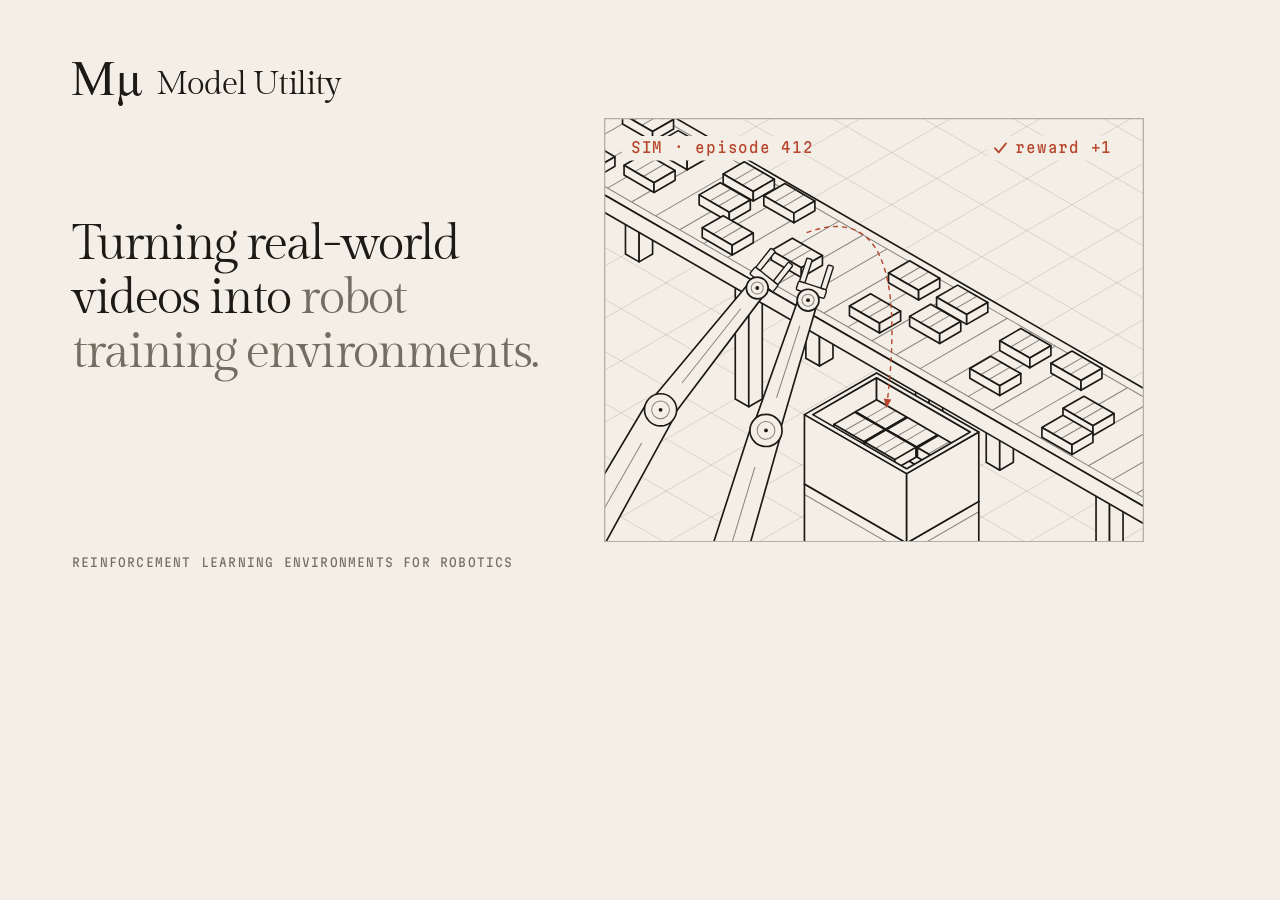
==== commit 3d3aa69f: "Add the film to the top of the page A two-minute film now sits under the headline, with a poster and" ====
--- a/tools/og-card.html
+++ b/tools/og-card.html
@@ -17,5 +17,5 @@
 <div class="mark"><img class="logo" src="../media/mu-logo.png" alt=""><span>Model Utility</span></div>
 <h1>Turning real-world<br>videos into <em>robot<br>training environments.</em></h1>
 <p class="eyebrow">Reinforcement learning environments for robotics</p>
-<svg class="fig" viewBox="0 0 420 330" role="img" aria-label="The same packing line in simulation, seen from the robot. Two robot arms with grippers hold a pack above the conveyor; a dashed path leads to the crate, where a mark reads reward plus one."><defs><clipPath id="fc-clip"><rect x="1" y="1" width="418" height="328"/></clipPath></defs><g clip-path="url(#fc-clip)"><path d="M48.3 -236.4L1030.4 330.6M13.2 -216.1L995.3 350.9M-21.8 -195.9L960.2 371.1M-56.9 -175.6L925.2 391.4M-92 -155.4L890.1 411.6M-127.1 -135.1L855 431.9M-162.1 -114.9L819.9 452.1M-197.2 -94.6L784.9 472.4M-232.3 -74.4L749.8 492.6M-267.4 -54.1L714.7 512.9M-302.4 -33.9L679.6 533.1M-337.5 -13.6L644.6 553.4M-372.6 6.6L609.5 573.6M-407.7 26.9L574.4 593.9M-442.7 47.1L539.3 614.1M-477.8 67.4L504.3 634.4M-512.9 87.6L469.2 654.6M-548 107.8L434.1 674.9M-583 128.1L399 695.1M-618.1 148.3L364 715.3M-653.2 168.6L328.9 735.6M-688.3 188.8L293.8 755.8M-723.3 209.1L258.7 776.1M-758.4 229.3L223.7 796.4M-793.5 249.6L188.6 816.6M48.3 -236.4L-793.5 249.6M83.4 -216.1L-758.4 269.8M118.4 -195.9L-723.3 290.1M153.5 -175.6L-688.3 310.4M188.6 -155.4L-653.2 330.6M223.7 -135.1L-618.1 350.9M258.7 -114.9L-583 371.1M293.8 -94.6L-548 391.4M328.9 -74.4L-512.9 411.6M364 -54.1L-477.8 431.9M399 -33.9L-442.7 452.1M434.1 -13.6L-407.7 472.4M469.2 6.6L-372.6 492.6M504.3 26.9L-337.5 512.9M539.3 47.1L-302.4 533.1M574.4 67.4L-267.4 553.4M609.5 87.6L-232.3 573.6M644.6 107.8L-197.2 593.9M679.6 128.1L-162.1 614.1M714.7 148.3L-127.1 634.4M749.8 168.6L-92 654.6M784.9 188.8L-56.9 674.9M819.9 209.1L-21.8 695.1M855 229.3L13.2 715.3M890.1 249.6L48.3 735.6M925.2 269.8L83.4 755.8M960.2 290.1L118.4 776.1M995.3 310.3L153.5 796.3M1030.4 330.6L188.6 816.6" fill="none" stroke="#1d1a16" stroke-width=".5" opacity=".2"/><path d="M-113 -75.8L-102.5 -69.7L-113 -63.6L-123.6 -69.7Z" fill="#f3efe7" stroke="#1d1a16" stroke-width="1.3" stroke-linejoin="round"/><path d="M-123.6 -69.7L-113 -63.6L-113 30.9L-123.6 24.8Z" fill="#f3efe7" stroke="#1d1a16" stroke-width="1.3" stroke-linejoin="round"/><path d="M-113 -63.6L-102.5 -69.7L-102.5 24.8L-113 30.9Z" fill="#f3efe7" stroke="#1d1a16" stroke-width="1.3" stroke-linejoin="round"/><path d="M-168 -44L-157.5 -38L-168 -31.9L-178.5 -38Z" fill="#f3efe7" stroke="#1d1a16" stroke-width="1.3" stroke-linejoin="round"/><path d="M-178.5 -38L-168 -31.9L-168 62.6L-178.5 56.6Z" fill="#f3efe7" stroke="#1d1a16" stroke-width="1.3" stroke-linejoin="round"/><path d="M-168 -31.9L-157.5 -38L-157.5 56.6L-168 62.6Z" fill="#f3efe7" stroke="#1d1a16" stroke-width="1.3" stroke-linejoin="round"/><path d="M27.3 5.2L37.8 11.3L27.3 17.4L16.7 11.3Z" fill="#f3efe7" stroke="#1d1a16" stroke-width="1.3" stroke-linejoin="round"/><path d="M16.7 11.3L27.3 17.4L27.3 111.9L16.7 105.8Z" fill="#f3efe7" stroke="#1d1a16" stroke-width="1.3" stroke-linejoin="round"/><path d="M27.3 17.4L37.8 11.3L37.8 105.8L27.3 111.9Z" fill="#f3efe7" stroke="#1d1a16" stroke-width="1.3" stroke-linejoin="round"/><path d="M-27.7 37L-17.2 43.1L-27.7 49.1L-38.2 43.1Z" fill="#f3efe7" stroke="#1d1a16" stroke-width="1.3" stroke-linejoin="round"/><path d="M-38.2 43.1L-27.7 49.1L-27.7 143.6L-38.2 137.6Z" fill="#f3efe7" stroke="#1d1a16" stroke-width="1.3" stroke-linejoin="round"/><path d="M-27.7 49.1L-17.2 43.1L-17.2 137.6L-27.7 143.6Z" fill="#f3efe7" stroke="#1d1a16" stroke-width="1.3" stroke-linejoin="round"/><path d="M167.6 86.2L178.1 92.3L167.6 98.4L157 92.3Z" fill="#f3efe7" stroke="#1d1a16" stroke-width="1.3" stroke-linejoin="round"/><path d="M157 92.3L167.6 98.4L167.6 192.9L157 186.8Z" fill="#f3efe7" stroke="#1d1a16" stroke-width="1.3" stroke-linejoin="round"/><path d="M167.6 98.4L178.1 92.3L178.1 186.8L167.6 192.9Z" fill="#f3efe7" stroke="#1d1a16" stroke-width="1.3" stroke-linejoin="round"/><path d="M112.6 118L123.1 124L112.6 130.1L102.1 124Z" fill="#f3efe7" stroke="#1d1a16" stroke-width="1.3" stroke-linejoin="round"/><path d="M102.1 124L112.6 130.1L112.6 224.6L102.1 218.6Z" fill="#f3efe7" stroke="#1d1a16" stroke-width="1.3" stroke-linejoin="round"/><path d="M112.6 130.1L123.1 124L123.1 218.6L112.6 224.6Z" fill="#f3efe7" stroke="#1d1a16" stroke-width="1.3" stroke-linejoin="round"/><path d="M307.8 167.3L318.4 173.3L307.8 179.4L297.3 173.3Z" fill="#f3efe7" stroke="#1d1a16" stroke-width="1.3" stroke-linejoin="round"/><path d="M297.3 173.3L307.8 179.4L307.8 273.9L297.3 267.8Z" fill="#f3efe7" stroke="#1d1a16" stroke-width="1.3" stroke-linejoin="round"/><path d="M307.8 179.4L318.4 173.3L318.4 267.8L307.8 273.9Z" fill="#f3efe7" stroke="#1d1a16" stroke-width="1.3" stroke-linejoin="round"/><path d="M252.9 199L263.4 205L252.9 211.1L242.4 205Z" fill="#f3efe7" stroke="#1d1a16" stroke-width="1.3" stroke-linejoin="round"/><path d="M242.4 205L252.9 211.1L252.9 305.6L242.4 299.5Z" fill="#f3efe7" stroke="#1d1a16" stroke-width="1.3" stroke-linejoin="round"/><path d="M252.9 211.1L263.4 205L263.4 299.5L252.9 305.6Z" fill="#f3efe7" stroke="#1d1a16" stroke-width="1.3" stroke-linejoin="round"/><path d="M448.1 248.3L458.7 254.3L448.1 260.4L437.6 254.3Z" fill="#f3efe7" stroke="#1d1a16" stroke-width="1.3" stroke-linejoin="round"/><path d="M437.6 254.3L448.1 260.4L448.1 354.9L437.6 348.8Z" fill="#f3efe7" stroke="#1d1a16" stroke-width="1.3" stroke-linejoin="round"/><path d="M448.1 260.4L458.7 254.3L458.7 348.8L448.1 354.9Z" fill="#f3efe7" stroke="#1d1a16" stroke-width="1.3" stroke-linejoin="round"/><path d="M393.2 280L403.7 286L393.2 292.1L382.7 286Z" fill="#f3efe7" stroke="#1d1a16" stroke-width="1.3" stroke-linejoin="round"/><path d="M382.7 286L393.2 292.1L393.2 386.6L382.7 380.5Z" fill="#f3efe7" stroke="#1d1a16" stroke-width="1.3" stroke-linejoin="round"/><path d="M393.2 292.1L403.7 286L403.7 380.5L393.2 386.6Z" fill="#f3efe7" stroke="#1d1a16" stroke-width="1.3" stroke-linejoin="round"/><path d="M-129.4 -106.8L572.1 298.2L492.6 344.1L-208.9 -60.9Z" fill="#f3efe7" stroke="#1d1a16" stroke-width="1.3" stroke-linejoin="round"/><path d="M-208.9 -60.9L492.6 344.1L492.6 357.6L-208.9 -47.4Z" fill="#f3efe7" stroke="#1d1a16" stroke-width="1.3" stroke-linejoin="round"/><path d="M492.6 344.1L572.1 298.2L572.1 311.7L492.6 357.6Z" fill="#f3efe7" stroke="#1d1a16" stroke-width="1.3" stroke-linejoin="round"/><path d="M-135.3 -103.4L566.2 301.6M-203.1 -64.3L498.4 340.7M-135.3 -103.4L-203.1 -64.3M-116.5 -92.6L-184.4 -53.5M-97.8 -81.8L-165.7 -42.7M-79.1 -71L-146.9 -31.9M-60.4 -60.2L-128.2 -21.1M-41.7 -49.4L-109.5 -10.3M-23 -38.6L-90.8 0.5M-4.3 -27.8L-72.1 11.3M14.4 -17L-53.4 22.1M33.1 -6.2L-34.7 32.9M51.8 4.6L-16 43.7M70.5 15.4L2.7 54.5M89.2 26.2L21.4 65.3M107.9 37L40.1 76.1M126.6 47.8L58.8 86.9M145.3 58.6L77.5 97.7M164 69.4L96.2 108.5M182.8 80.2L114.9 119.3M201.5 91L133.6 130.1M220.2 101.8L152.4 140.9M238.9 112.6L171.1 151.7M257.6 123.4L189.8 162.5M276.3 134.2L208.5 173.3M295 145L227.2 184.1M313.7 155.8L245.9 194.9M332.4 166.6L264.6 205.7M351.1 177.4L283.3 216.5M369.8 188.2L302 227.3M388.5 199L320.7 238.1M407.2 209.8L339.4 248.9M425.9 220.6L358.1 259.7M444.6 231.4L376.8 270.5M463.3 242.2L395.5 281.3M482 253L414.2 292.1M500.8 263.8L432.9 302.9M519.5 274.6L451.7 313.7M538.2 285.4L470.4 324.5M556.9 296.2L489.1 335.3" fill="none" stroke="#1d1a16" stroke-width=".8" stroke-linecap="round" stroke-linejoin="round" opacity=".5" /><path d="M-3.1 -30.7L20.2 -17.2L3.9 -7.7L-19.5 -21.2Z" fill="#f3efe7" stroke="#1d1a16" stroke-width="1.3" stroke-linejoin="round"/><path d="M-19.5 -21.2L3.9 -7.7L3.9 -0.2L-19.5 -13.7Z" fill="#f3efe7" stroke="#1d1a16" stroke-width="1.3" stroke-linejoin="round"/><path d="M3.9 -7.7L20.2 -17.2L20.2 -9.6L3.9 -0.2Z" fill="#f3efe7" stroke="#1d1a16" stroke-width="1.3" stroke-linejoin="round"/><path d="M5.3 -25.8L11.8 -22L-4.5 -12.6L-11.1 -16.4Z" fill="none" stroke="#1d1a16" stroke-width=".8" stroke-linecap="round" stroke-linejoin="round" opacity=".5"/><path d="M-24.2 -13.1L-0.8 0.4L-17.2 9.8L-40.6 -3.7Z" fill="#f3efe7" stroke="#1d1a16" stroke-width="1.3" stroke-linejoin="round"/><path d="M-40.6 -3.7L-17.2 9.8L-17.2 17.4L-40.6 3.9Z" fill="#f3efe7" stroke="#1d1a16" stroke-width="1.3" stroke-linejoin="round"/><path d="M-17.2 9.8L-0.8 0.4L-0.8 7.9L-17.2 17.4Z" fill="#f3efe7" stroke="#1d1a16" stroke-width="1.3" stroke-linejoin="round"/><path d="M-15.8 -8.3L-9.2 -4.5L-25.6 5L-32.1 1.2Z" fill="none" stroke="#1d1a16" stroke-width=".8" stroke-linecap="round" stroke-linejoin="round" opacity=".5"/><path d="M30.8 -12.4L54.1 1.1L37.8 10.5L14.4 -3Z" fill="#f3efe7" stroke="#1d1a16" stroke-width="1.3" stroke-linejoin="round"/><path d="M14.4 -3L37.8 10.5L37.8 18.1L14.4 4.6Z" fill="#f3efe7" stroke="#1d1a16" stroke-width="1.3" stroke-linejoin="round"/><path d="M37.8 10.5L54.1 1.1L54.1 8.6L37.8 18.1Z" fill="#f3efe7" stroke="#1d1a16" stroke-width="1.3" stroke-linejoin="round"/><path d="M39.2 -7.6L45.7 -3.8L29.4 5.7L22.8 1.9Z" fill="none" stroke="#1d1a16" stroke-width=".8" stroke-linecap="round" stroke-linejoin="round" opacity=".5"/><path d="M57.7 9.8L81 23.3L64.7 32.8L41.3 19.3Z" fill="#f3efe7" stroke="#1d1a16" stroke-width="1.3" stroke-linejoin="round"/><path d="M41.3 19.3L64.7 32.8L64.7 40.3L41.3 26.8Z" fill="#f3efe7" stroke="#1d1a16" stroke-width="1.3" stroke-linejoin="round"/><path d="M64.7 32.8L81 23.3L81 30.9L64.7 40.3Z" fill="#f3efe7" stroke="#1d1a16" stroke-width="1.3" stroke-linejoin="round"/><path d="M66.1 14.7L72.6 18.5L56.3 27.9L49.7 24.1Z" fill="none" stroke="#1d1a16" stroke-width=".8" stroke-linecap="round" stroke-linejoin="round" opacity=".5"/><path d="M-14.8 16.6L8.5 30.1L-7.8 39.5L-31.2 26Z" fill="#f3efe7" stroke="#1d1a16" stroke-width="1.3" stroke-linejoin="round"/><path d="M-31.2 26L-7.8 39.5L-7.8 47.1L-31.2 33.6Z" fill="#f3efe7" stroke="#1d1a16" stroke-width="1.3" stroke-linejoin="round"/><path d="M-7.8 39.5L8.5 30.1L8.5 37.6L-7.8 47.1Z" fill="#f3efe7" stroke="#1d1a16" stroke-width="1.3" stroke-linejoin="round"/><path d="M-6.4 21.4L0.1 25.2L-16.2 34.7L-22.8 30.9Z" fill="none" stroke="#1d1a16" stroke-width=".8" stroke-linecap="round" stroke-linejoin="round" opacity=".5"/><path d="M31.9 27.4L55.3 40.9L38.9 50.3L15.6 36.8Z" fill="#f3efe7" stroke="#1d1a16" stroke-width="1.3" stroke-linejoin="round"/><path d="M15.6 36.8L38.9 50.3L38.9 57.9L15.6 44.4Z" fill="#f3efe7" stroke="#1d1a16" stroke-width="1.3" stroke-linejoin="round"/><path d="M38.9 50.3L55.3 40.9L55.3 48.4L38.9 57.9Z" fill="#f3efe7" stroke="#1d1a16" stroke-width="1.3" stroke-linejoin="round"/><path d="M40.3 32.2L46.9 36L30.5 45.5L24 41.7Z" fill="none" stroke="#1d1a16" stroke-width=".8" stroke-linecap="round" stroke-linejoin="round" opacity=".5"/><path d="M109.1 34.1L132.5 47.6L116.1 57.1L92.7 43.6Z" fill="#f3efe7" stroke="#1d1a16" stroke-width="1.3" stroke-linejoin="round"/><path d="M92.7 43.6L116.1 57.1L116.1 64.6L92.7 51.1Z" fill="#f3efe7" stroke="#1d1a16" stroke-width="1.3" stroke-linejoin="round"/><path d="M116.1 57.1L132.5 47.6L132.5 55.2L116.1 64.6Z" fill="#f3efe7" stroke="#1d1a16" stroke-width="1.3" stroke-linejoin="round"/><path d="M117.5 39L124.1 42.8L107.7 52.2L101.1 48.4Z" fill="none" stroke="#1d1a16" stroke-width=".8" stroke-linecap="round" stroke-linejoin="round" opacity=".5"/><path d="M90.4 50.3L113.8 63.8L97.4 73.3L74 59.8Z" fill="#f3efe7" stroke="#1d1a16" stroke-width="1.3" stroke-linejoin="round"/><path d="M74 59.8L97.4 73.3L97.4 80.9L74 67.4Z" fill="#f3efe7" stroke="#1d1a16" stroke-width="1.3" stroke-linejoin="round"/><path d="M97.4 73.3L113.8 63.8L113.8 71.4L97.4 80.9Z" fill="#f3efe7" stroke="#1d1a16" stroke-width="1.3" stroke-linejoin="round"/><path d="M98.8 55.2L105.4 59L89 68.4L82.4 64.6Z" fill="none" stroke="#1d1a16" stroke-width=".8" stroke-linecap="round" stroke-linejoin="round" opacity=".5"/><path d="M140.7 51L164 64.5L147.7 74L124.3 60.5Z" fill="#f3efe7" stroke="#1d1a16" stroke-width="1.3" stroke-linejoin="round"/><path d="M124.3 60.5L147.7 74L147.7 81.5L124.3 68Z" fill="#f3efe7" stroke="#1d1a16" stroke-width="1.3" stroke-linejoin="round"/><path d="M147.7 74L164 64.5L164 72.1L147.7 81.5Z" fill="#f3efe7" stroke="#1d1a16" stroke-width="1.3" stroke-linejoin="round"/><path d="M149.1 55.9L155.6 59.7L139.3 69.1L132.7 65.3Z" fill="none" stroke="#1d1a16" stroke-width=".8" stroke-linecap="round" stroke-linejoin="round" opacity=".5"/><path d="M92.7 76L116.1 89.5L99.7 98.9L76.4 85.4Z" fill="#f3efe7" stroke="#1d1a16" stroke-width="1.3" stroke-linejoin="round"/><path d="M76.4 85.4L99.7 98.9L99.7 106.5L76.4 93Z" fill="#f3efe7" stroke="#1d1a16" stroke-width="1.3" stroke-linejoin="round"/><path d="M99.7 98.9L116.1 89.5L116.1 97L99.7 106.5Z" fill="#f3efe7" stroke="#1d1a16" stroke-width="1.3" stroke-linejoin="round"/><path d="M101.1 80.8L107.7 84.6L91.3 94.1L84.8 90.3Z" fill="none" stroke="#1d1a16" stroke-width=".8" stroke-linecap="round" stroke-linejoin="round" opacity=".5"/><path d="M237.7 111.1L261.1 124.6L244.7 134L221.3 120.5Z" fill="#f3efe7" stroke="#1d1a16" stroke-width="1.3" stroke-linejoin="round"/><path d="M221.3 120.5L244.7 134L244.7 141.6L221.3 128.1Z" fill="#f3efe7" stroke="#1d1a16" stroke-width="1.3" stroke-linejoin="round"/><path d="M244.7 134L261.1 124.6L261.1 132.2L244.7 141.6Z" fill="#f3efe7" stroke="#1d1a16" stroke-width="1.3" stroke-linejoin="round"/><path d="M246.1 115.9L252.7 119.7L236.3 129.2L229.7 125.4Z" fill="none" stroke="#1d1a16" stroke-width=".8" stroke-linecap="round" stroke-linejoin="round" opacity=".5"/><path d="M275.1 130L298.5 143.5L282.1 152.9L258.7 139.4Z" fill="#f3efe7" stroke="#1d1a16" stroke-width="1.3" stroke-linejoin="round"/><path d="M258.7 139.4L282.1 152.9L282.1 160.5L258.7 147Z" fill="#f3efe7" stroke="#1d1a16" stroke-width="1.3" stroke-linejoin="round"/><path d="M282.1 152.9L298.5 143.5L298.5 151.1L282.1 160.5Z" fill="#f3efe7" stroke="#1d1a16" stroke-width="1.3" stroke-linejoin="round"/><path d="M283.5 134.9L290.1 138.6L273.7 148.1L267.2 144.3Z" fill="none" stroke="#1d1a16" stroke-width=".8" stroke-linecap="round" stroke-linejoin="round" opacity=".5"/><path d="M207.3 136.7L230.7 150.2L214.3 159.7L190.9 146.2Z" fill="#f3efe7" stroke="#1d1a16" stroke-width="1.3" stroke-linejoin="round"/><path d="M190.9 146.2L214.3 159.7L214.3 167.3L190.9 153.8Z" fill="#f3efe7" stroke="#1d1a16" stroke-width="1.3" stroke-linejoin="round"/><path d="M214.3 159.7L230.7 150.2L230.7 157.8L214.3 167.3Z" fill="#f3efe7" stroke="#1d1a16" stroke-width="1.3" stroke-linejoin="round"/><path d="M215.7 141.6L222.3 145.4L205.9 154.8L199.4 151.1Z" fill="none" stroke="#1d1a16" stroke-width=".8" stroke-linecap="round" stroke-linejoin="round" opacity=".5"/><path d="M254.1 144.8L277.5 158.3L261.1 167.8L237.7 154.3Z" fill="#f3efe7" stroke="#1d1a16" stroke-width="1.3" stroke-linejoin="round"/><path d="M237.7 154.3L261.1 167.8L261.1 175.4L237.7 161.9Z" fill="#f3efe7" stroke="#1d1a16" stroke-width="1.3" stroke-linejoin="round"/><path d="M261.1 167.8L277.5 158.3L277.5 165.9L261.1 175.4Z" fill="#f3efe7" stroke="#1d1a16" stroke-width="1.3" stroke-linejoin="round"/><path d="M262.5 149.7L269 153.5L252.7 162.9L246.1 159.2Z" fill="none" stroke="#1d1a16" stroke-width=".8" stroke-linecap="round" stroke-linejoin="round" opacity=".5"/><path d="M324.2 163.7L347.6 177.2L331.2 186.7L307.8 173.2Z" fill="#f3efe7" stroke="#1d1a16" stroke-width="1.3" stroke-linejoin="round"/><path d="M307.8 173.2L331.2 186.7L331.2 194.3L307.8 180.8Z" fill="#f3efe7" stroke="#1d1a16" stroke-width="1.3" stroke-linejoin="round"/><path d="M331.2 186.7L347.6 177.2L347.6 184.8L331.2 194.3Z" fill="#f3efe7" stroke="#1d1a16" stroke-width="1.3" stroke-linejoin="round"/><path d="M332.6 168.6L339.2 172.4L322.8 181.8L316.3 178.1Z" fill="none" stroke="#1d1a16" stroke-width=".8" stroke-linecap="round" stroke-linejoin="round" opacity=".5"/><path d="M364 181.3L387.3 194.8L371 204.2L347.6 190.7Z" fill="#f3efe7" stroke="#1d1a16" stroke-width="1.3" stroke-linejoin="round"/><path d="M347.6 190.7L371 204.2L371 211.8L347.6 198.3Z" fill="#f3efe7" stroke="#1d1a16" stroke-width="1.3" stroke-linejoin="round"/><path d="M371 204.2L387.3 194.8L387.3 202.4L371 211.8Z" fill="#f3efe7" stroke="#1d1a16" stroke-width="1.3" stroke-linejoin="round"/><path d="M372.4 186.2L378.9 189.9L362.6 199.4L356 195.6Z" fill="none" stroke="#1d1a16" stroke-width=".8" stroke-linecap="round" stroke-linejoin="round" opacity=".5"/><path d="M300.8 185.3L324.2 198.8L307.8 208.3L284.5 194.8Z" fill="#f3efe7" stroke="#1d1a16" stroke-width="1.3" stroke-linejoin="round"/><path d="M284.5 194.8L307.8 208.3L307.8 215.9L284.5 202.4Z" fill="#f3efe7" stroke="#1d1a16" stroke-width="1.3" stroke-linejoin="round"/><path d="M307.8 208.3L324.2 198.8L324.2 206.4L307.8 215.9Z" fill="#f3efe7" stroke="#1d1a16" stroke-width="1.3" stroke-linejoin="round"/><path d="M309.3 190.2L315.8 194L299.4 203.4L292.9 199.7Z" fill="none" stroke="#1d1a16" stroke-width=".8" stroke-linecap="round" stroke-linejoin="round" opacity=".5"/><path d="M373.3 216.4L396.7 229.9L380.3 239.3L357 225.8Z" fill="#f3efe7" stroke="#1d1a16" stroke-width="1.3" stroke-linejoin="round"/><path d="M357 225.8L380.3 239.3L380.3 246.9L357 233.4Z" fill="#f3efe7" stroke="#1d1a16" stroke-width="1.3" stroke-linejoin="round"/><path d="M380.3 239.3L396.7 229.9L396.7 237.5L380.3 246.9Z" fill="#f3efe7" stroke="#1d1a16" stroke-width="1.3" stroke-linejoin="round"/><path d="M381.7 221.3L388.3 225L371.9 234.5L365.4 230.7Z" fill="none" stroke="#1d1a16" stroke-width=".8" stroke-linecap="round" stroke-linejoin="round" opacity=".5"/><path d="M357 231.2L380.3 244.7L364 254.2L340.6 240.7Z" fill="#f3efe7" stroke="#1d1a16" stroke-width="1.3" stroke-linejoin="round"/><path d="M340.6 240.7L364 254.2L364 261.8L340.6 248.3Z" fill="#f3efe7" stroke="#1d1a16" stroke-width="1.3" stroke-linejoin="round"/><path d="M364 254.2L380.3 244.7L380.3 252.3L364 261.8Z" fill="#f3efe7" stroke="#1d1a16" stroke-width="1.3" stroke-linejoin="round"/><path d="M365.4 236.1L371.9 239.9L355.5 249.3L349 245.6Z" fill="none" stroke="#1d1a16" stroke-width=".8" stroke-linecap="round" stroke-linejoin="round" opacity=".5"/><path d="M146.5 93.5L169.9 107L153.5 116.5L130.1 103Z" fill="#f3efe7" stroke="#1d1a16" stroke-width="1.3" stroke-linejoin="round"/><path d="M130.1 103L153.5 116.5L153.5 124.1L130.1 110.5Z" fill="#f3efe7" stroke="#1d1a16" stroke-width="1.3" stroke-linejoin="round"/><path d="M153.5 116.5L169.9 107L169.9 114.6L153.5 124.1Z" fill="#f3efe7" stroke="#1d1a16" stroke-width="1.3" stroke-linejoin="round"/><path d="M154.9 98.4L161.5 102.2L145.1 111.6L138.6 107.8Z" fill="none" stroke="#1d1a16" stroke-width=".8" stroke-linecap="round" stroke-linejoin="round" opacity=".5"/><path d="M212 252.3L291.5 298.2L235.4 330.6L155.9 284.7Z" fill="#f3efe7" stroke="#1d1a16" stroke-width="1.3" stroke-linejoin="round"/><path d="M155.9 284.7L235.4 330.6L235.4 384.6L155.9 338.7Z" fill="#f3efe7" stroke="#1d1a16" stroke-width="1.3" stroke-linejoin="round"/><path d="M235.4 330.6L291.5 298.2L291.5 352.2L235.4 384.6Z" fill="#f3efe7" stroke="#1d1a16" stroke-width="1.3" stroke-linejoin="round"/><path d="M155.9 292.8L235.4 338.7L291.5 306.3" fill="none" stroke="#1d1a16" stroke-width=".8" stroke-linecap="round" stroke-linejoin="round" opacity=".5" /><path d="M212 202.1L162.4 230.7L162.4 280.9L212 252.3Z" fill="#f3efe7" stroke="#1d1a16" stroke-width="1.3" stroke-linejoin="round"/><path d="M212 202.1L284.9 244.2L284.9 294.4L212 252.3Z" fill="#f3efe7" stroke="#1d1a16" stroke-width="1.3" stroke-linejoin="round"/><path d="M212 252.3L284.9 294.4L235.4 323L162.4 280.9Z" fill="#f3efe7" stroke="#1d1a16" stroke-width="1.3" stroke-linejoin="round"/><path d="M212 219.1L235.4 232.6L219 242L195.6 228.5Z" fill="#f3efe7" stroke="#1d1a16" stroke-width="1.3" stroke-linejoin="round"/><path d="M195.6 228.5L219 242L219 249.6L195.6 236.1Z" fill="#f3efe7" stroke="#1d1a16" stroke-width="1.3" stroke-linejoin="round"/><path d="M219 242L235.4 232.6L235.4 240.2L219 249.6Z" fill="#f3efe7" stroke="#1d1a16" stroke-width="1.3" stroke-linejoin="round"/><path d="M220.4 223.9L226.9 227.7L210.6 237.2L204 233.4Z" fill="none" stroke="#1d1a16" stroke-width=".8" stroke-linecap="round" stroke-linejoin="round" opacity=".5"/><path d="M236.1 233L259.4 246.5L243.1 255.9L219.7 242.4Z" fill="#f3efe7" stroke="#1d1a16" stroke-width="1.3" stroke-linejoin="round"/><path d="M219.7 242.4L243.1 255.9L243.1 263.5L219.7 250Z" fill="#f3efe7" stroke="#1d1a16" stroke-width="1.3" stroke-linejoin="round"/><path d="M243.1 255.9L259.4 246.5L259.4 254.1L243.1 263.5Z" fill="#f3efe7" stroke="#1d1a16" stroke-width="1.3" stroke-linejoin="round"/><path d="M244.5 237.9L251 241.6L234.7 251.1L228.1 247.3Z" fill="none" stroke="#1d1a16" stroke-width=".8" stroke-linecap="round" stroke-linejoin="round" opacity=".5"/><path d="M260.1 246.9L283.5 260.4L267.2 269.9L243.8 256.4Z" fill="#f3efe7" stroke="#1d1a16" stroke-width="1.3" stroke-linejoin="round"/><path d="M243.8 256.4L267.2 269.9L267.2 277.4L243.8 263.9Z" fill="#f3efe7" stroke="#1d1a16" stroke-width="1.3" stroke-linejoin="round"/><path d="M267.2 269.9L283.5 260.4L283.5 268L267.2 277.4Z" fill="#f3efe7" stroke="#1d1a16" stroke-width="1.3" stroke-linejoin="round"/><path d="M268.6 251.8L275.1 255.5L258.7 265L252.2 261.2Z" fill="none" stroke="#1d1a16" stroke-width=".8" stroke-linecap="round" stroke-linejoin="round" opacity=".5"/><path d="M195.1 228.8L218.5 242.3L202.2 251.8L178.8 238.3Z" fill="#f3efe7" stroke="#1d1a16" stroke-width="1.3" stroke-linejoin="round"/><path d="M178.8 238.3L202.2 251.8L202.2 259.3L178.8 245.8Z" fill="#f3efe7" stroke="#1d1a16" stroke-width="1.3" stroke-linejoin="round"/><path d="M202.2 251.8L218.5 242.3L218.5 249.9L202.2 259.3Z" fill="#f3efe7" stroke="#1d1a16" stroke-width="1.3" stroke-linejoin="round"/><path d="M203.6 233.7L210.1 237.5L193.7 246.9L187.2 243.1Z" fill="none" stroke="#1d1a16" stroke-width=".8" stroke-linecap="round" stroke-linejoin="round" opacity=".5"/><path d="M219.2 242.7L242.6 256.2L226.2 265.7L202.9 252.2Z" fill="#f3efe7" stroke="#1d1a16" stroke-width="1.3" stroke-linejoin="round"/><path d="M202.9 252.2L226.2 265.7L226.2 273.2L202.9 259.7Z" fill="#f3efe7" stroke="#1d1a16" stroke-width="1.3" stroke-linejoin="round"/><path d="M226.2 265.7L242.6 256.2L242.6 263.8L226.2 273.2Z" fill="#f3efe7" stroke="#1d1a16" stroke-width="1.3" stroke-linejoin="round"/><path d="M227.6 247.6L234.2 251.4L217.8 260.8L211.3 257Z" fill="none" stroke="#1d1a16" stroke-width=".8" stroke-linecap="round" stroke-linejoin="round" opacity=".5"/><path d="M155.9 230.7L235.4 276.6L235.4 330.6L155.9 284.7Z" fill="#f3efe7" stroke="#1d1a16" stroke-width="1.3" stroke-linejoin="round"/><path d="M235.4 276.6L291.5 244.2L291.5 298.2L235.4 330.6Z" fill="#f3efe7" stroke="#1d1a16" stroke-width="1.3" stroke-linejoin="round"/><path d="M212 198.3L291.5 244.2L235.4 276.6L155.9 230.7ZM212 202.1L162.4 230.7L235.4 272.8L284.9 244.2Z" fill-rule="evenodd" fill="#f3efe7" stroke="#1d1a16" stroke-width="1.3" stroke-linejoin="round"/><path d="M158 89Q240.8 59 219.7 225.5" fill="none" stroke="#b8452c" stroke-width="1.1" stroke-dasharray="3 4" stroke-linecap="round"/><path d="M219.7 225.5L217.6 218.1L223.5 218.9Z" fill="#b8452c"/><path d="M-23 374.5L54.4 233L33.6 221.1L-49 359.6Z" fill="#f3efe7" stroke="#1d1a16" stroke-width="1.3" stroke-linejoin="round"/><path d="M-18.1 335.8L29.1 253.1" fill="none" stroke="#1d1a16" stroke-width=".8" stroke-linecap="round" stroke-linejoin="round" opacity=".5"/><path d="M52.2 233.5L125.1 136.8L113.4 127.5L35.8 220.5Z" fill="#f3efe7" stroke="#1d1a16" stroke-width="1.3" stroke-linejoin="round"/><path d="M60.8 205.9L106.2 148.6" fill="none" stroke="#1d1a16" stroke-width=".8" stroke-linecap="round" stroke-linejoin="round" opacity=".5"/><g transform="translate(119.2 132.2) rotate(-51.6)"><rect x="5" y="-11.5" width="7" height="23" rx="1.2" fill="#f3efe7" stroke="#1d1a16" stroke-width="1.1" stroke-linejoin="round"/><rect x="12" y="-10.9" width="19" height="4.4" rx="1" fill="#f3efe7" stroke="#1d1a16" stroke-width="1.1" stroke-linejoin="round"/><rect x="12" y="6.5" width="19" height="4.4" rx="1" fill="#f3efe7" stroke="#1d1a16" stroke-width="1.1" stroke-linejoin="round"/></g><circle cx="44" cy="227" r="12.5" fill="#f3efe7" stroke="#1d1a16" stroke-width="1.3" stroke-linejoin="round"/><circle cx="44" cy="227" r="6.9" fill="none" stroke="#1d1a16" stroke-width=".8" stroke-linecap="round" stroke-linejoin="round" opacity=".5"/><circle cx="44" cy="227" r="1.5" fill="#1d1a16"/><circle cx="119.2" cy="132.2" r="8.5" fill="#f3efe7" stroke="#1d1a16" stroke-width="1.3" stroke-linejoin="round"/><circle cx="119.2" cy="132.2" r="4.7" fill="none" stroke="#1d1a16" stroke-width=".8" stroke-linecap="round" stroke-linejoin="round" opacity=".5"/><circle cx="119.2" cy="132.2" r="1.5" fill="#1d1a16"/><path d="M94.4 399.4L137.5 246.5L114.5 239.5L65.7 390.7Z" fill="#f3efe7" stroke="#1d1a16" stroke-width="1.3" stroke-linejoin="round"/><path d="M90.4 360.6L117.3 271.7" fill="none" stroke="#1d1a16" stroke-width=".8" stroke-linecap="round" stroke-linejoin="round" opacity=".5"/><path d="M136 246.2L165.9 144L151.6 139.4L116 239.8Z" fill="#f3efe7" stroke="#1d1a16" stroke-width="1.3" stroke-linejoin="round"/><path d="M134.3 217.3L152.3 161.7" fill="none" stroke="#1d1a16" stroke-width=".8" stroke-linecap="round" stroke-linejoin="round" opacity=".5"/><g transform="translate(158.7 141.7) rotate(-72.1)"><rect x="5" y="-11.5" width="7" height="23" rx="1.2" fill="#f3efe7" stroke="#1d1a16" stroke-width="1.1" stroke-linejoin="round"/><rect x="12" y="-10.9" width="19" height="4.4" rx="1" fill="#f3efe7" stroke="#1d1a16" stroke-width="1.1" stroke-linejoin="round"/><rect x="12" y="6.5" width="19" height="4.4" rx="1" fill="#f3efe7" stroke="#1d1a16" stroke-width="1.1" stroke-linejoin="round"/></g><circle cx="126" cy="243" r="12.5" fill="#f3efe7" stroke="#1d1a16" stroke-width="1.3" stroke-linejoin="round"/><circle cx="126" cy="243" r="6.9" fill="none" stroke="#1d1a16" stroke-width=".8" stroke-linecap="round" stroke-linejoin="round" opacity=".5"/><circle cx="126" cy="243" r="1.5" fill="#1d1a16"/><circle cx="158.7" cy="141.7" r="8.5" fill="#f3efe7" stroke="#1d1a16" stroke-width="1.3" stroke-linejoin="round"/><circle cx="158.7" cy="141.7" r="4.7" fill="none" stroke="#1d1a16" stroke-width=".8" stroke-linecap="round" stroke-linejoin="round" opacity=".5"/><circle cx="158.7" cy="141.7" r="1.5" fill="#1d1a16"/></g><rect x=".5" y=".5" width="419" height="329" fill="none" stroke="#1d1a16" stroke-opacity=".3"/><rect x="14" y="14" width="140" height="19" rx="2" fill="#f3efe7"/><text x="21" y="27.5" text-anchor="start">SIM · episode 412</text><rect x="298" y="14" width="108" height="19" rx="2" fill="#f3efe7"/><path d="M304 23.5l3 3.2 5.7 -7" fill="none" stroke="#b8452c" stroke-width="1.4" stroke-linecap="round" stroke-linejoin="round"/><text x="320" y="27.5" text-anchor="start">reward +1</text></svg>
+<svg class="fig" viewBox="0 0 420 330" role="img" aria-label="The same packing line in simulation, seen from the robot. Two robot arms with grippers hold a pack above the conveyor; a dashed path leads to the crate, where a mark reads reward plus one."><defs><clipPath id="fc-clip"><rect x="1" y="1" width="418" height="328"/></clipPath></defs><g clip-path="url(#fc-clip)"><path d="M48.3 -236.4L1030.4 330.6M48.3 -236.4L-933.8 330.6M13.2 -216.1L995.3 350.9M83.4 -216.1L-898.7 350.9M-21.8 -195.9L960.2 371.1M118.4 -195.9L-863.6 371.1M-56.9 -175.6L925.2 391.4M153.5 -175.6L-828.6 391.4M-92 -155.4L890.1 411.6M188.6 -155.4L-793.5 411.6M-127.1 -135.1L855 431.9M223.7 -135.1L-758.4 431.9M-162.1 -114.9L819.9 452.1M258.7 -114.9L-723.3 452.1M-197.2 -94.6L784.9 472.4M293.8 -94.6L-688.3 472.4M-232.3 -74.4L749.8 492.6M328.9 -74.4L-653.2 492.6M-267.4 -54.1L714.7 512.9M364 -54.1L-618.1 512.9M-302.4 -33.9L679.6 533.1M399 -33.9L-583 533.1M-337.5 -13.6L644.6 553.4M434.1 -13.6L-548 553.4M-372.6 6.6L609.5 573.6M469.2 6.6L-512.9 573.6M-407.7 26.9L574.4 593.9M504.3 26.9L-477.8 593.9M-442.7 47.1L539.3 614.1M539.3 47.1L-442.7 614.1M-477.8 67.4L504.3 634.4M574.4 67.4L-407.7 634.4M-512.9 87.6L469.2 654.6M609.5 87.6L-372.6 654.6M-548 107.8L434.1 674.9M644.6 107.8L-337.5 674.9M-583 128.1L399 695.1M679.6 128.1L-302.4 695.1M-618.1 148.3L364 715.3M714.7 148.3L-267.4 715.3M-653.2 168.6L328.9 735.6M749.8 168.6L-232.3 735.6M-688.3 188.8L293.8 755.8M784.9 188.8L-197.2 755.8M-723.3 209.1L258.7 776.1M819.9 209.1L-162.1 776.1M-758.4 229.3L223.7 796.4M855 229.3L-127.1 796.4M-793.5 249.6L188.6 816.6M890.1 249.6L-92 816.6M-828.6 269.8L153.5 836.9M925.2 269.8L-56.9 836.9M-863.6 290.1L118.4 857.1M960.2 290.1L-21.8 857.1M-898.7 310.3L83.4 877.4M995.3 310.3L13.2 877.4M-933.8 330.6L48.3 897.6M1030.4 330.6L48.3 897.6" fill="none" stroke="#1d1a16" stroke-width=".5" opacity=".2"/><path d="M-113 -75.8L-102.5 -69.7L-113 -63.6L-123.6 -69.7Z" fill="#f3efe7" stroke="#1d1a16" stroke-width="1.3" stroke-linejoin="round"/><path d="M-123.6 -69.7L-113 -63.6L-113 30.9L-123.6 24.8Z" fill="#f3efe7" stroke="#1d1a16" stroke-width="1.3" stroke-linejoin="round"/><path d="M-113 -63.6L-102.5 -69.7L-102.5 24.8L-113 30.9Z" fill="#f3efe7" stroke="#1d1a16" stroke-width="1.3" stroke-linejoin="round"/><path d="M-168 -44L-157.5 -38L-168 -31.9L-178.5 -38Z" fill="#f3efe7" stroke="#1d1a16" stroke-width="1.3" stroke-linejoin="round"/><path d="M-178.5 -38L-168 -31.9L-168 62.6L-178.5 56.6Z" fill="#f3efe7" stroke="#1d1a16" stroke-width="1.3" stroke-linejoin="round"/><path d="M-168 -31.9L-157.5 -38L-157.5 56.6L-168 62.6Z" fill="#f3efe7" stroke="#1d1a16" stroke-width="1.3" stroke-linejoin="round"/><path d="M27.3 5.2L37.8 11.3L27.3 17.4L16.7 11.3Z" fill="#f3efe7" stroke="#1d1a16" stroke-width="1.3" stroke-linejoin="round"/><path d="M16.7 11.3L27.3 17.4L27.3 111.9L16.7 105.8Z" fill="#f3efe7" stroke="#1d1a16" stroke-width="1.3" stroke-linejoin="round"/><path d="M27.3 17.4L37.8 11.3L37.8 105.8L27.3 111.9Z" fill="#f3efe7" stroke="#1d1a16" stroke-width="1.3" stroke-linejoin="round"/><path d="M-27.7 37L-17.2 43.1L-27.7 49.1L-38.2 43.1Z" fill="#f3efe7" stroke="#1d1a16" stroke-width="1.3" stroke-linejoin="round"/><path d="M-38.2 43.1L-27.7 49.1L-27.7 143.6L-38.2 137.6Z" fill="#f3efe7" stroke="#1d1a16" stroke-width="1.3" stroke-linejoin="round"/><path d="M-27.7 49.1L-17.2 43.1L-17.2 137.6L-27.7 143.6Z" fill="#f3efe7" stroke="#1d1a16" stroke-width="1.3" stroke-linejoin="round"/><path d="M167.6 86.2L178.1 92.3L167.6 98.4L157 92.3Z" fill="#f3efe7" stroke="#1d1a16" stroke-width="1.3" stroke-linejoin="round"/><path d="M157 92.3L167.6 98.4L167.6 192.9L157 186.8Z" fill="#f3efe7" stroke="#1d1a16" stroke-width="1.3" stroke-linejoin="round"/><path d="M167.6 98.4L178.1 92.3L178.1 186.8L167.6 192.9Z" fill="#f3efe7" stroke="#1d1a16" stroke-width="1.3" stroke-linejoin="round"/><path d="M112.6 118L123.1 124L112.6 130.1L102.1 124Z" fill="#f3efe7" stroke="#1d1a16" stroke-width="1.3" stroke-linejoin="round"/><path d="M102.1 124L112.6 130.1L112.6 224.6L102.1 218.6Z" fill="#f3efe7" stroke="#1d1a16" stroke-width="1.3" stroke-linejoin="round"/><path d="M112.6 130.1L123.1 124L123.1 218.6L112.6 224.6Z" fill="#f3efe7" stroke="#1d1a16" stroke-width="1.3" stroke-linejoin="round"/><path d="M307.8 167.3L318.4 173.3L307.8 179.4L297.3 173.3Z" fill="#f3efe7" stroke="#1d1a16" stroke-width="1.3" stroke-linejoin="round"/><path d="M297.3 173.3L307.8 179.4L307.8 273.9L297.3 267.8Z" fill="#f3efe7" stroke="#1d1a16" stroke-width="1.3" stroke-linejoin="round"/><path d="M307.8 179.4L318.4 173.3L318.4 267.8L307.8 273.9Z" fill="#f3efe7" stroke="#1d1a16" stroke-width="1.3" stroke-linejoin="round"/><path d="M252.9 199L263.4 205L252.9 211.1L242.4 205Z" fill="#f3efe7" stroke="#1d1a16" stroke-width="1.3" stroke-linejoin="round"/><path d="M242.4 205L252.9 211.1L252.9 305.6L242.4 299.5Z" fill="#f3efe7" stroke="#1d1a16" stroke-width="1.3" stroke-linejoin="round"/><path d="M252.9 211.1L263.4 205L263.4 299.5L252.9 305.6Z" fill="#f3efe7" stroke="#1d1a16" stroke-width="1.3" stroke-linejoin="round"/><path d="M448.1 248.3L458.7 254.3L448.1 260.4L437.6 254.3Z" fill="#f3efe7" stroke="#1d1a16" stroke-width="1.3" stroke-linejoin="round"/><path d="M437.6 254.3L448.1 260.4L448.1 354.9L437.6 348.8Z" fill="#f3efe7" stroke="#1d1a16" stroke-width="1.3" stroke-linejoin="round"/><path d="M448.1 260.4L458.7 254.3L458.7 348.8L448.1 354.9Z" fill="#f3efe7" stroke="#1d1a16" stroke-width="1.3" stroke-linejoin="round"/><path d="M393.2 280L403.7 286L393.2 292.1L382.7 286Z" fill="#f3efe7" stroke="#1d1a16" stroke-width="1.3" stroke-linejoin="round"/><path d="M382.7 286L393.2 292.1L393.2 386.6L382.7 380.5Z" fill="#f3efe7" stroke="#1d1a16" stroke-width="1.3" stroke-linejoin="round"/><path d="M393.2 292.1L403.7 286L403.7 380.5L393.2 386.6Z" fill="#f3efe7" stroke="#1d1a16" stroke-width="1.3" stroke-linejoin="round"/><path d="M-129.4 -106.8L572.1 298.2L492.6 344.1L-208.9 -60.9Z" fill="#f3efe7" stroke="#1d1a16" stroke-width="1.3" stroke-linejoin="round"/><path d="M-208.9 -60.9L492.6 344.1L492.6 357.6L-208.9 -47.4Z" fill="#f3efe7" stroke="#1d1a16" stroke-width="1.3" stroke-linejoin="round"/><path d="M492.6 344.1L572.1 298.2L572.1 311.7L492.6 357.6Z" fill="#f3efe7" stroke="#1d1a16" stroke-width="1.3" stroke-linejoin="round"/><path d="M-135.3 -103.4L566.2 301.6M-203.1 -64.3L498.4 340.7M-135.3 -103.4L-203.1 -64.3M-116.5 -92.6L-184.4 -53.5M-97.8 -81.8L-165.7 -42.7M-79.1 -71L-146.9 -31.9M-60.4 -60.2L-128.2 -21.1M-41.7 -49.4L-109.5 -10.3M-23 -38.6L-90.8 0.5M-4.3 -27.8L-72.1 11.3M14.4 -17L-53.4 22.1M33.1 -6.2L-34.7 32.9M51.8 4.6L-16 43.7M70.5 15.4L2.7 54.5M89.2 26.2L21.4 65.3M107.9 37L40.1 76.1M126.6 47.8L58.8 86.9M145.3 58.6L77.5 97.7M164 69.4L96.2 108.5M182.8 80.2L114.9 119.3M201.5 91L133.6 130.1M220.2 101.8L152.4 140.9M238.9 112.6L171.1 151.7M257.6 123.4L189.8 162.5M276.3 134.2L208.5 173.3M295 145L227.2 184.1M313.7 155.8L245.9 194.9M332.4 166.6L264.6 205.7M351.1 177.4L283.3 216.5M369.8 188.2L302 227.3M388.5 199L320.7 238.1M407.2 209.8L339.4 248.9M425.9 220.6L358.1 259.7M444.6 231.4L376.8 270.5M463.3 242.2L395.5 281.3M482 253L414.2 292.1M500.8 263.8L432.9 302.9M519.5 274.6L451.7 313.7M538.2 285.4L470.4 324.5M556.9 296.2L489.1 335.3" fill="none" stroke="#1d1a16" stroke-width=".8" stroke-linecap="round" stroke-linejoin="round" opacity=".5" /><path d="M-3.1 -30.7L20.2 -17.2L3.9 -7.7L-19.5 -21.2Z" fill="#f3efe7" stroke="#1d1a16" stroke-width="1.3" stroke-linejoin="round"/><path d="M-19.5 -21.2L3.9 -7.7L3.9 -0.2L-19.5 -13.7Z" fill="#f3efe7" stroke="#1d1a16" stroke-width="1.3" stroke-linejoin="round"/><path d="M3.9 -7.7L20.2 -17.2L20.2 -9.6L3.9 -0.2Z" fill="#f3efe7" stroke="#1d1a16" stroke-width="1.3" stroke-linejoin="round"/><path d="M5.3 -25.8L11.8 -22L-4.5 -12.6L-11.1 -16.4Z" fill="none" stroke="#1d1a16" stroke-width=".8" stroke-linecap="round" stroke-linejoin="round" opacity=".5"/><path d="M-24.2 -13.1L-0.8 0.4L-17.2 9.8L-40.6 -3.7Z" fill="#f3efe7" stroke="#1d1a16" stroke-width="1.3" stroke-linejoin="round"/><path d="M-40.6 -3.7L-17.2 9.8L-17.2 17.4L-40.6 3.9Z" fill="#f3efe7" stroke="#1d1a16" stroke-width="1.3" stroke-linejoin="round"/><path d="M-17.2 9.8L-0.8 0.4L-0.8 7.9L-17.2 17.4Z" fill="#f3efe7" stroke="#1d1a16" stroke-width="1.3" stroke-linejoin="round"/><path d="M-15.8 -8.3L-9.2 -4.5L-25.6 5L-32.1 1.2Z" fill="none" stroke="#1d1a16" stroke-width=".8" stroke-linecap="round" stroke-linejoin="round" opacity=".5"/><path d="M30.8 -12.4L54.1 1.1L37.8 10.5L14.4 -3Z" fill="#f3efe7" stroke="#1d1a16" stroke-width="1.3" stroke-linejoin="round"/><path d="M14.4 -3L37.8 10.5L37.8 18.1L14.4 4.6Z" fill="#f3efe7" stroke="#1d1a16" stroke-width="1.3" stroke-linejoin="round"/><path d="M37.8 10.5L54.1 1.1L54.1 8.6L37.8 18.1Z" fill="#f3efe7" stroke="#1d1a16" stroke-width="1.3" stroke-linejoin="round"/><path d="M39.2 -7.6L45.7 -3.8L29.4 5.7L22.8 1.9Z" fill="none" stroke="#1d1a16" stroke-width=".8" stroke-linecap="round" stroke-linejoin="round" opacity=".5"/><path d="M57.7 9.8L81 23.3L64.7 32.8L41.3 19.3Z" fill="#f3efe7" stroke="#1d1a16" stroke-width="1.3" stroke-linejoin="round"/><path d="M41.3 19.3L64.7 32.8L64.7 40.3L41.3 26.8Z" fill="#f3efe7" stroke="#1d1a16" stroke-width="1.3" stroke-linejoin="round"/><path d="M64.7 32.8L81 23.3L81 30.9L64.7 40.3Z" fill="#f3efe7" stroke="#1d1a16" stroke-width="1.3" stroke-linejoin="round"/><path d="M66.1 14.7L72.6 18.5L56.3 27.9L49.7 24.1Z" fill="none" stroke="#1d1a16" stroke-width=".8" stroke-linecap="round" stroke-linejoin="round" opacity=".5"/><path d="M-14.8 16.6L8.5 30.1L-7.8 39.5L-31.2 26Z" fill="#f3efe7" stroke="#1d1a16" stroke-width="1.3" stroke-linejoin="round"/><path d="M-31.2 26L-7.8 39.5L-7.8 47.1L-31.2 33.6Z" fill="#f3efe7" stroke="#1d1a16" stroke-width="1.3" stroke-linejoin="round"/><path d="M-7.8 39.5L8.5 30.1L8.5 37.6L-7.8 47.1Z" fill="#f3efe7" stroke="#1d1a16" stroke-width="1.3" stroke-linejoin="round"/><path d="M-6.4 21.4L0.1 25.2L-16.2 34.7L-22.8 30.9Z" fill="none" stroke="#1d1a16" stroke-width=".8" stroke-linecap="round" stroke-linejoin="round" opacity=".5"/><path d="M31.9 27.4L55.3 40.9L38.9 50.3L15.6 36.8Z" fill="#f3efe7" stroke="#1d1a16" stroke-width="1.3" stroke-linejoin="round"/><path d="M15.6 36.8L38.9 50.3L38.9 57.9L15.6 44.4Z" fill="#f3efe7" stroke="#1d1a16" stroke-width="1.3" stroke-linejoin="round"/><path d="M38.9 50.3L55.3 40.9L55.3 48.4L38.9 57.9Z" fill="#f3efe7" stroke="#1d1a16" stroke-width="1.3" stroke-linejoin="round"/><path d="M40.3 32.2L46.9 36L30.5 45.5L24 41.7Z" fill="none" stroke="#1d1a16" stroke-width=".8" stroke-linecap="round" stroke-linejoin="round" opacity=".5"/><path d="M109.1 34.1L132.5 47.6L116.1 57.1L92.7 43.6Z" fill="#f3efe7" stroke="#1d1a16" stroke-width="1.3" stroke-linejoin="round"/><path d="M92.7 43.6L116.1 57.1L116.1 64.6L92.7 51.1Z" fill="#f3efe7" stroke="#1d1a16" stroke-width="1.3" stroke-linejoin="round"/><path d="M116.1 57.1L132.5 47.6L132.5 55.2L116.1 64.6Z" fill="#f3efe7" stroke="#1d1a16" stroke-width="1.3" stroke-linejoin="round"/><path d="M117.5 39L124.1 42.8L107.7 52.2L101.1 48.4Z" fill="none" stroke="#1d1a16" stroke-width=".8" stroke-linecap="round" stroke-linejoin="round" opacity=".5"/><path d="M90.4 50.3L113.8 63.8L97.4 73.3L74 59.8Z" fill="#f3efe7" stroke="#1d1a16" stroke-width="1.3" stroke-linejoin="round"/><path d="M74 59.8L97.4 73.3L97.4 80.9L74 67.4Z" fill="#f3efe7" stroke="#1d1a16" stroke-width="1.3" stroke-linejoin="round"/><path d="M97.4 73.3L113.8 63.8L113.8 71.4L97.4 80.9Z" fill="#f3efe7" stroke="#1d1a16" stroke-width="1.3" stroke-linejoin="round"/><path d="M98.8 55.2L105.4 59L89 68.4L82.4 64.6Z" fill="none" stroke="#1d1a16" stroke-width=".8" stroke-linecap="round" stroke-linejoin="round" opacity=".5"/><path d="M140.7 51L164 64.5L147.7 74L124.3 60.5Z" fill="#f3efe7" stroke="#1d1a16" stroke-width="1.3" stroke-linejoin="round"/><path d="M124.3 60.5L147.7 74L147.7 81.5L124.3 68Z" fill="#f3efe7" stroke="#1d1a16" stroke-width="1.3" stroke-linejoin="round"/><path d="M147.7 74L164 64.5L164 72.1L147.7 81.5Z" fill="#f3efe7" stroke="#1d1a16" stroke-width="1.3" stroke-linejoin="round"/><path d="M149.1 55.9L155.6 59.7L139.3 69.1L132.7 65.3Z" fill="none" stroke="#1d1a16" stroke-width=".8" stroke-linecap="round" stroke-linejoin="round" opacity=".5"/><path d="M92.7 76L116.1 89.5L99.7 98.9L76.4 85.4Z" fill="#f3efe7" stroke="#1d1a16" stroke-width="1.3" stroke-linejoin="round"/><path d="M76.4 85.4L99.7 98.9L99.7 106.5L76.4 93Z" fill="#f3efe7" stroke="#1d1a16" stroke-width="1.3" stroke-linejoin="round"/><path d="M99.7 98.9L116.1 89.5L116.1 97L99.7 106.5Z" fill="#f3efe7" stroke="#1d1a16" stroke-width="1.3" stroke-linejoin="round"/><path d="M101.1 80.8L107.7 84.6L91.3 94.1L84.8 90.3Z" fill="none" stroke="#1d1a16" stroke-width=".8" stroke-linecap="round" stroke-linejoin="round" opacity=".5"/><path d="M237.7 111.1L261.1 124.6L244.7 134L221.3 120.5Z" fill="#f3efe7" stroke="#1d1a16" stroke-width="1.3" stroke-linejoin="round"/><path d="M221.3 120.5L244.7 134L244.7 141.6L221.3 128.1Z" fill="#f3efe7" stroke="#1d1a16" stroke-width="1.3" stroke-linejoin="round"/><path d="M244.7 134L261.1 124.6L261.1 132.2L244.7 141.6Z" fill="#f3efe7" stroke="#1d1a16" stroke-width="1.3" stroke-linejoin="round"/><path d="M246.1 115.9L252.7 119.7L236.3 129.2L229.7 125.4Z" fill="none" stroke="#1d1a16" stroke-width=".8" stroke-linecap="round" stroke-linejoin="round" opacity=".5"/><path d="M275.1 130L298.5 143.5L282.1 152.9L258.7 139.4Z" fill="#f3efe7" stroke="#1d1a16" stroke-width="1.3" stroke-linejoin="round"/><path d="M258.7 139.4L282.1 152.9L282.1 160.5L258.7 147Z" fill="#f3efe7" stroke="#1d1a16" stroke-width="1.3" stroke-linejoin="round"/><path d="M282.1 152.9L298.5 143.5L298.5 151.1L282.1 160.5Z" fill="#f3efe7" stroke="#1d1a16" stroke-width="1.3" stroke-linejoin="round"/><path d="M283.5 134.9L290.1 138.6L273.7 148.1L267.2 144.3Z" fill="none" stroke="#1d1a16" stroke-width=".8" stroke-linecap="round" stroke-linejoin="round" opacity=".5"/><path d="M207.3 136.7L230.7 150.2L214.3 159.7L190.9 146.2Z" fill="#f3efe7" stroke="#1d1a16" stroke-width="1.3" stroke-linejoin="round"/><path d="M190.9 146.2L214.3 159.7L214.3 167.3L190.9 153.8Z" fill="#f3efe7" stroke="#1d1a16" stroke-width="1.3" stroke-linejoin="round"/><path d="M214.3 159.7L230.7 150.2L230.7 157.8L214.3 167.3Z" fill="#f3efe7" stroke="#1d1a16" stroke-width="1.3" stroke-linejoin="round"/><path d="M215.7 141.6L222.3 145.4L205.9 154.8L199.4 151.1Z" fill="none" stroke="#1d1a16" stroke-width=".8" stroke-linecap="round" stroke-linejoin="round" opacity=".5"/><path d="M254.1 144.8L277.5 158.3L261.1 167.8L237.7 154.3Z" fill="#f3efe7" stroke="#1d1a16" stroke-width="1.3" stroke-linejoin="round"/><path d="M237.7 154.3L261.1 167.8L261.1 175.4L237.7 161.9Z" fill="#f3efe7" stroke="#1d1a16" stroke-width="1.3" stroke-linejoin="round"/><path d="M261.1 167.8L277.5 158.3L277.5 165.9L261.1 175.4Z" fill="#f3efe7" stroke="#1d1a16" stroke-width="1.3" stroke-linejoin="round"/><path d="M262.5 149.7L269 153.5L252.7 162.9L246.1 159.2Z" fill="none" stroke="#1d1a16" stroke-width=".8" stroke-linecap="round" stroke-linejoin="round" opacity=".5"/><path d="M324.2 163.7L347.6 177.2L331.2 186.7L307.8 173.2Z" fill="#f3efe7" stroke="#1d1a16" stroke-width="1.3" stroke-linejoin="round"/><path d="M307.8 173.2L331.2 186.7L331.2 194.3L307.8 180.8Z" fill="#f3efe7" stroke="#1d1a16" stroke-width="1.3" stroke-linejoin="round"/><path d="M331.2 186.7L347.6 177.2L347.6 184.8L331.2 194.3Z" fill="#f3efe7" stroke="#1d1a16" stroke-width="1.3" stroke-linejoin="round"/><path d="M332.6 168.6L339.2 172.4L322.8 181.8L316.3 178.1Z" fill="none" stroke="#1d1a16" stroke-width=".8" stroke-linecap="round" stroke-linejoin="round" opacity=".5"/><path d="M364 181.3L387.3 194.8L371 204.2L347.6 190.7Z" fill="#f3efe7" stroke="#1d1a16" stroke-width="1.3" stroke-linejoin="round"/><path d="M347.6 190.7L371 204.2L371 211.8L347.6 198.3Z" fill="#f3efe7" stroke="#1d1a16" stroke-width="1.3" stroke-linejoin="round"/><path d="M371 204.2L387.3 194.8L387.3 202.4L371 211.8Z" fill="#f3efe7" stroke="#1d1a16" stroke-width="1.3" stroke-linejoin="round"/><path d="M372.4 186.2L378.9 189.9L362.6 199.4L356 195.6Z" fill="none" stroke="#1d1a16" stroke-width=".8" stroke-linecap="round" stroke-linejoin="round" opacity=".5"/><path d="M300.8 185.3L324.2 198.8L307.8 208.3L284.5 194.8Z" fill="#f3efe7" stroke="#1d1a16" stroke-width="1.3" stroke-linejoin="round"/><path d="M284.5 194.8L307.8 208.3L307.8 215.9L284.5 202.4Z" fill="#f3efe7" stroke="#1d1a16" stroke-width="1.3" stroke-linejoin="round"/><path d="M307.8 208.3L324.2 198.8L324.2 206.4L307.8 215.9Z" fill="#f3efe7" stroke="#1d1a16" stroke-width="1.3" stroke-linejoin="round"/><path d="M309.3 190.2L315.8 194L299.4 203.4L292.9 199.7Z" fill="none" stroke="#1d1a16" stroke-width=".8" stroke-linecap="round" stroke-linejoin="round" opacity=".5"/><path d="M373.3 216.4L396.7 229.9L380.3 239.3L357 225.8Z" fill="#f3efe7" stroke="#1d1a16" stroke-width="1.3" stroke-linejoin="round"/><path d="M357 225.8L380.3 239.3L380.3 246.9L357 233.4Z" fill="#f3efe7" stroke="#1d1a16" stroke-width="1.3" stroke-linejoin="round"/><path d="M380.3 239.3L396.7 229.9L396.7 237.5L380.3 246.9Z" fill="#f3efe7" stroke="#1d1a16" stroke-width="1.3" stroke-linejoin="round"/><path d="M381.7 221.3L388.3 225L371.9 234.5L365.4 230.7Z" fill="none" stroke="#1d1a16" stroke-width=".8" stroke-linecap="round" stroke-linejoin="round" opacity=".5"/><path d="M357 231.2L380.3 244.7L364 254.2L340.6 240.7Z" fill="#f3efe7" stroke="#1d1a16" stroke-width="1.3" stroke-linejoin="round"/><path d="M340.6 240.7L364 254.2L364 261.8L340.6 248.3Z" fill="#f3efe7" stroke="#1d1a16" stroke-width="1.3" stroke-linejoin="round"/><path d="M364 254.2L380.3 244.7L380.3 252.3L364 261.8Z" fill="#f3efe7" stroke="#1d1a16" stroke-width="1.3" stroke-linejoin="round"/><path d="M365.4 236.1L371.9 239.9L355.5 249.3L349 245.6Z" fill="none" stroke="#1d1a16" stroke-width=".8" stroke-linecap="round" stroke-linejoin="round" opacity=".5"/><path d="M146.5 93.5L169.9 107L153.5 116.5L130.1 103Z" fill="#f3efe7" stroke="#1d1a16" stroke-width="1.3" stroke-linejoin="round"/><path d="M130.1 103L153.5 116.5L153.5 124.1L130.1 110.5Z" fill="#f3efe7" stroke="#1d1a16" stroke-width="1.3" stroke-linejoin="round"/><path d="M153.5 116.5L169.9 107L169.9 114.6L153.5 124.1Z" fill="#f3efe7" stroke="#1d1a16" stroke-width="1.3" stroke-linejoin="round"/><path d="M154.9 98.4L161.5 102.2L145.1 111.6L138.6 107.8Z" fill="none" stroke="#1d1a16" stroke-width=".8" stroke-linecap="round" stroke-linejoin="round" opacity=".5"/><path d="M212 252.3L291.5 298.2L235.4 330.6L155.9 284.7Z" fill="#f3efe7" stroke="#1d1a16" stroke-width="1.3" stroke-linejoin="round"/><path d="M155.9 284.7L235.4 330.6L235.4 384.6L155.9 338.7Z" fill="#f3efe7" stroke="#1d1a16" stroke-width="1.3" stroke-linejoin="round"/><path d="M235.4 330.6L291.5 298.2L291.5 352.2L235.4 384.6Z" fill="#f3efe7" stroke="#1d1a16" stroke-width="1.3" stroke-linejoin="round"/><path d="M155.9 292.8L235.4 338.7L291.5 306.3" fill="none" stroke="#1d1a16" stroke-width=".8" stroke-linecap="round" stroke-linejoin="round" opacity=".5" /><path d="M212 202.1L162.4 230.7L162.4 280.9L212 252.3Z" fill="#f3efe7" stroke="#1d1a16" stroke-width="1.3" stroke-linejoin="round"/><path d="M212 202.1L284.9 244.2L284.9 294.4L212 252.3Z" fill="#f3efe7" stroke="#1d1a16" stroke-width="1.3" stroke-linejoin="round"/><path d="M212 252.3L284.9 294.4L235.4 323L162.4 280.9Z" fill="#f3efe7" stroke="#1d1a16" stroke-width="1.3" stroke-linejoin="round"/><path d="M212 219.1L235.4 232.6L219 242L195.6 228.5Z" fill="#f3efe7" stroke="#1d1a16" stroke-width="1.3" stroke-linejoin="round"/><path d="M195.6 228.5L219 242L219 249.6L195.6 236.1Z" fill="#f3efe7" stroke="#1d1a16" stroke-width="1.3" stroke-linejoin="round"/><path d="M219 242L235.4 232.6L235.4 240.2L219 249.6Z" fill="#f3efe7" stroke="#1d1a16" stroke-width="1.3" stroke-linejoin="round"/><path d="M220.4 223.9L226.9 227.7L210.6 237.2L204 233.4Z" fill="none" stroke="#1d1a16" stroke-width=".8" stroke-linecap="round" stroke-linejoin="round" opacity=".5"/><path d="M236.1 233L259.4 246.5L243.1 255.9L219.7 242.4Z" fill="#f3efe7" stroke="#1d1a16" stroke-width="1.3" stroke-linejoin="round"/><path d="M219.7 242.4L243.1 255.9L243.1 263.5L219.7 250Z" fill="#f3efe7" stroke="#1d1a16" stroke-width="1.3" stroke-linejoin="round"/><path d="M243.1 255.9L259.4 246.5L259.4 254.1L243.1 263.5Z" fill="#f3efe7" stroke="#1d1a16" stroke-width="1.3" stroke-linejoin="round"/><path d="M244.5 237.9L251 241.6L234.7 251.1L228.1 247.3Z" fill="none" stroke="#1d1a16" stroke-width=".8" stroke-linecap="round" stroke-linejoin="round" opacity=".5"/><path d="M260.1 246.9L283.5 260.4L267.2 269.9L243.8 256.4Z" fill="#f3efe7" stroke="#1d1a16" stroke-width="1.3" stroke-linejoin="round"/><path d="M243.8 256.4L267.2 269.9L267.2 277.4L243.8 263.9Z" fill="#f3efe7" stroke="#1d1a16" stroke-width="1.3" stroke-linejoin="round"/><path d="M267.2 269.9L283.5 260.4L283.5 268L267.2 277.4Z" fill="#f3efe7" stroke="#1d1a16" stroke-width="1.3" stroke-linejoin="round"/><path d="M268.6 251.8L275.1 255.5L258.7 265L252.2 261.2Z" fill="none" stroke="#1d1a16" stroke-width=".8" stroke-linecap="round" stroke-linejoin="round" opacity=".5"/><path d="M195.1 228.8L218.5 242.3L202.2 251.8L178.8 238.3Z" fill="#f3efe7" stroke="#1d1a16" stroke-width="1.3" stroke-linejoin="round"/><path d="M178.8 238.3L202.2 251.8L202.2 259.3L178.8 245.8Z" fill="#f3efe7" stroke="#1d1a16" stroke-width="1.3" stroke-linejoin="round"/><path d="M202.2 251.8L218.5 242.3L218.5 249.9L202.2 259.3Z" fill="#f3efe7" stroke="#1d1a16" stroke-width="1.3" stroke-linejoin="round"/><path d="M203.6 233.7L210.1 237.5L193.7 246.9L187.2 243.1Z" fill="none" stroke="#1d1a16" stroke-width=".8" stroke-linecap="round" stroke-linejoin="round" opacity=".5"/><path d="M219.2 242.7L242.6 256.2L226.2 265.7L202.9 252.2Z" fill="#f3efe7" stroke="#1d1a16" stroke-width="1.3" stroke-linejoin="round"/><path d="M202.9 252.2L226.2 265.7L226.2 273.2L202.9 259.7Z" fill="#f3efe7" stroke="#1d1a16" stroke-width="1.3" stroke-linejoin="round"/><path d="M226.2 265.7L242.6 256.2L242.6 263.8L226.2 273.2Z" fill="#f3efe7" stroke="#1d1a16" stroke-width="1.3" stroke-linejoin="round"/><path d="M227.6 247.6L234.2 251.4L217.8 260.8L211.3 257Z" fill="none" stroke="#1d1a16" stroke-width=".8" stroke-linecap="round" stroke-linejoin="round" opacity=".5"/><path d="M155.9 230.7L235.4 276.6L235.4 330.6L155.9 284.7Z" fill="#f3efe7" stroke="#1d1a16" stroke-width="1.3" stroke-linejoin="round"/><path d="M235.4 276.6L291.5 244.2L291.5 298.2L235.4 330.6Z" fill="#f3efe7" stroke="#1d1a16" stroke-width="1.3" stroke-linejoin="round"/><path d="M212 198.3L291.5 244.2L235.4 276.6L155.9 230.7ZM212 202.1L162.4 230.7L235.4 272.8L284.9 244.2Z" fill-rule="evenodd" fill="#f3efe7" stroke="#1d1a16" stroke-width="1.3" stroke-linejoin="round"/><path d="M158 89Q240.8 59 219.7 225.5" fill="none" stroke="#b8452c" stroke-width="1.1" stroke-dasharray="3 4" stroke-linecap="round"/><path d="M219.7 225.5L217.6 218.1L223.5 218.9Z" fill="#b8452c"/><path d="M-23 374.5L54.4 233L33.6 221.1L-49 359.6Z" fill="#f3efe7" stroke="#1d1a16" stroke-width="1.3" stroke-linejoin="round"/><path d="M-18.1 335.8L29.1 253.1" fill="none" stroke="#1d1a16" stroke-width=".8" stroke-linecap="round" stroke-linejoin="round" opacity=".5"/><path d="M52.2 233.5L125.1 136.8L113.4 127.5L35.8 220.5Z" fill="#f3efe7" stroke="#1d1a16" stroke-width="1.3" stroke-linejoin="round"/><path d="M60.8 205.9L106.2 148.6" fill="none" stroke="#1d1a16" stroke-width=".8" stroke-linecap="round" stroke-linejoin="round" opacity=".5"/><g transform="translate(119.2 132.2) rotate(-51.6)"><rect x="5" y="-11.5" width="7" height="23" rx="1.2" fill="#f3efe7" stroke="#1d1a16" stroke-width="1.1" stroke-linejoin="round"/><rect x="12" y="-10.9" width="19" height="4.4" rx="1" fill="#f3efe7" stroke="#1d1a16" stroke-width="1.1" stroke-linejoin="round"/><rect x="12" y="6.5" width="19" height="4.4" rx="1" fill="#f3efe7" stroke="#1d1a16" stroke-width="1.1" stroke-linejoin="round"/></g><circle cx="44" cy="227" r="12.5" fill="#f3efe7" stroke="#1d1a16" stroke-width="1.3" stroke-linejoin="round"/><circle cx="44" cy="227" r="6.9" fill="none" stroke="#1d1a16" stroke-width=".8" stroke-linecap="round" stroke-linejoin="round" opacity=".5"/><circle cx="44" cy="227" r="1.5" fill="#1d1a16"/><circle cx="119.2" cy="132.2" r="8.5" fill="#f3efe7" stroke="#1d1a16" stroke-width="1.3" stroke-linejoin="round"/><circle cx="119.2" cy="132.2" r="4.7" fill="none" stroke="#1d1a16" stroke-width=".8" stroke-linecap="round" stroke-linejoin="round" opacity=".5"/><circle cx="119.2" cy="132.2" r="1.5" fill="#1d1a16"/><path d="M94.4 399.4L137.5 246.5L114.5 239.5L65.7 390.7Z" fill="#f3efe7" stroke="#1d1a16" stroke-width="1.3" stroke-linejoin="round"/><path d="M90.4 360.6L117.3 271.7" fill="none" stroke="#1d1a16" stroke-width=".8" stroke-linecap="round" stroke-linejoin="round" opacity=".5"/><path d="M136 246.2L165.9 144L151.6 139.4L116 239.8Z" fill="#f3efe7" stroke="#1d1a16" stroke-width="1.3" stroke-linejoin="round"/><path d="M134.3 217.3L152.3 161.7" fill="none" stroke="#1d1a16" stroke-width=".8" stroke-linecap="round" stroke-linejoin="round" opacity=".5"/><g transform="translate(158.7 141.7) rotate(-72.1)"><rect x="5" y="-11.5" width="7" height="23" rx="1.2" fill="#f3efe7" stroke="#1d1a16" stroke-width="1.1" stroke-linejoin="round"/><rect x="12" y="-10.9" width="19" height="4.4" rx="1" fill="#f3efe7" stroke="#1d1a16" stroke-width="1.1" stroke-linejoin="round"/><rect x="12" y="6.5" width="19" height="4.4" rx="1" fill="#f3efe7" stroke="#1d1a16" stroke-width="1.1" stroke-linejoin="round"/></g><circle cx="126" cy="243" r="12.5" fill="#f3efe7" stroke="#1d1a16" stroke-width="1.3" stroke-linejoin="round"/><circle cx="126" cy="243" r="6.9" fill="none" stroke="#1d1a16" stroke-width=".8" stroke-linecap="round" stroke-linejoin="round" opacity=".5"/><circle cx="126" cy="243" r="1.5" fill="#1d1a16"/><circle cx="158.7" cy="141.7" r="8.5" fill="#f3efe7" stroke="#1d1a16" stroke-width="1.3" stroke-linejoin="round"/><circle cx="158.7" cy="141.7" r="4.7" fill="none" stroke="#1d1a16" stroke-width=".8" stroke-linecap="round" stroke-linejoin="round" opacity=".5"/><circle cx="158.7" cy="141.7" r="1.5" fill="#1d1a16"/></g><rect x=".5" y=".5" width="419" height="329" fill="none" stroke="#1d1a16" stroke-opacity=".3"/><rect x="14" y="14" width="140" height="19" rx="2" fill="#f3efe7"/><text x="21" y="27.5" text-anchor="start">SIM · episode 412</text><rect x="298" y="14" width="108" height="19" rx="2" fill="#f3efe7"/><path d="M304 23.5l3 3.2 5.7 -7" fill="none" stroke="#b8452c" stroke-width="1.4" stroke-linecap="round" stroke-linejoin="round"/><text x="320" y="27.5" text-anchor="start">reward +1</text></svg>
 </div></body></html>
--- a/styles.css
+++ b/styles.css
@@ -86,7 +86,20 @@
 h1 { font-size: clamp(34px, 4.1vw, 57px); line-height: 1.08; max-width: 13.6em; }
 .lede { font-size: 17px; line-height: 1.55; color: var(--ink-2); }
 
-/* the figures: one bench, three times */
+/* the film */
+.film { margin-top: clamp(30px, 4.2vw, 60px); scroll-margin-top: 90px; }
+.film-frame { position: relative; aspect-ratio: 16 / 9; background: var(--paper-2); border: 1px solid var(--line-2); border-radius: 6px; overflow: hidden; }
+.film video { display: block; width: 100%; height: 100%; object-fit: cover; background: var(--paper); }
+.film-play {
+  position: absolute; inset: 0; margin: auto; width: clamp(60px, 6.6vw, 92px); aspect-ratio: 1; padding: 0; border: 0; border-radius: 50%;
+  background: var(--ink); color: var(--paper); cursor: pointer; display: grid; place-items: center; transition: transform .25s var(--ease), background .2s;
+}
+.film-play[hidden] { display: none; }
+.film-play:hover { transform: scale(1.05); background: #3a342c; }
+.film-play svg { width: 36%; height: 36%; margin-left: 5%; fill: currentColor; }
+.film figcaption { margin-top: 14px; }
+
+/* the figures: one packing line, three times */
 .plate { position: relative; }
 .plate figcaption { font-family: var(--serif); font-size: 15px; line-height: 1.45; color: var(--ink-3); }
 .plate figcaption span { color: var(--ink); margin-right: 12px; white-space: nowrap; }
@@ -124,6 +137,8 @@
 .sec-label { color: var(--ink-3); margin: 0; padding-top: 14px; border-top: 1px solid var(--line-2); align-self: start; display: flex; gap: 1.4em; }
 .sec-label b { font-family: var(--serif); font-size: 15px; font-weight: 400; letter-spacing: .04em; color: var(--red); line-height: 1; min-width: 1.4em; }
 .sec-body { min-width: 0; padding-top: 14px; border-top: 1px solid var(--line-2); }
+.sec-wide { grid-column: 1 / -1; }
+.sec-body--more { grid-column: 2; padding-top: 0; border-top: 0; }
 .sec h2 { font-size: clamp(27px, 2.95vw, 41px); line-height: 1.1; max-width: 17.5em; padding-top: clamp(10px, 1.6vw, 22px); }
 .cols { display: grid; grid-template-columns: repeat(2, minmax(0, 1fr)); gap: clamp(24px, 4vw, 64px); margin-top: clamp(32px, 4.4vw, 60px); color: var(--ink-2); }
 .cols p { max-width: 30em; }
@@ -332,6 +347,7 @@
   .hero-copy, .cols, .split, .close-grid { grid-template-columns: minmax(0, 1fr); }
   .sec { grid-template-columns: minmax(0, 1fr); }
   .sec-body { border-top: 0; padding-top: 6px; }
+  .sec-body--more { grid-column: auto; padding-top: 0; }
   .backers { grid-template-columns: repeat(2, minmax(0, 1fr)); }
   .trio { grid-template-columns: minmax(0, 1fr); gap: 0; }
   .pipe-wrap { padding-top: 0; }
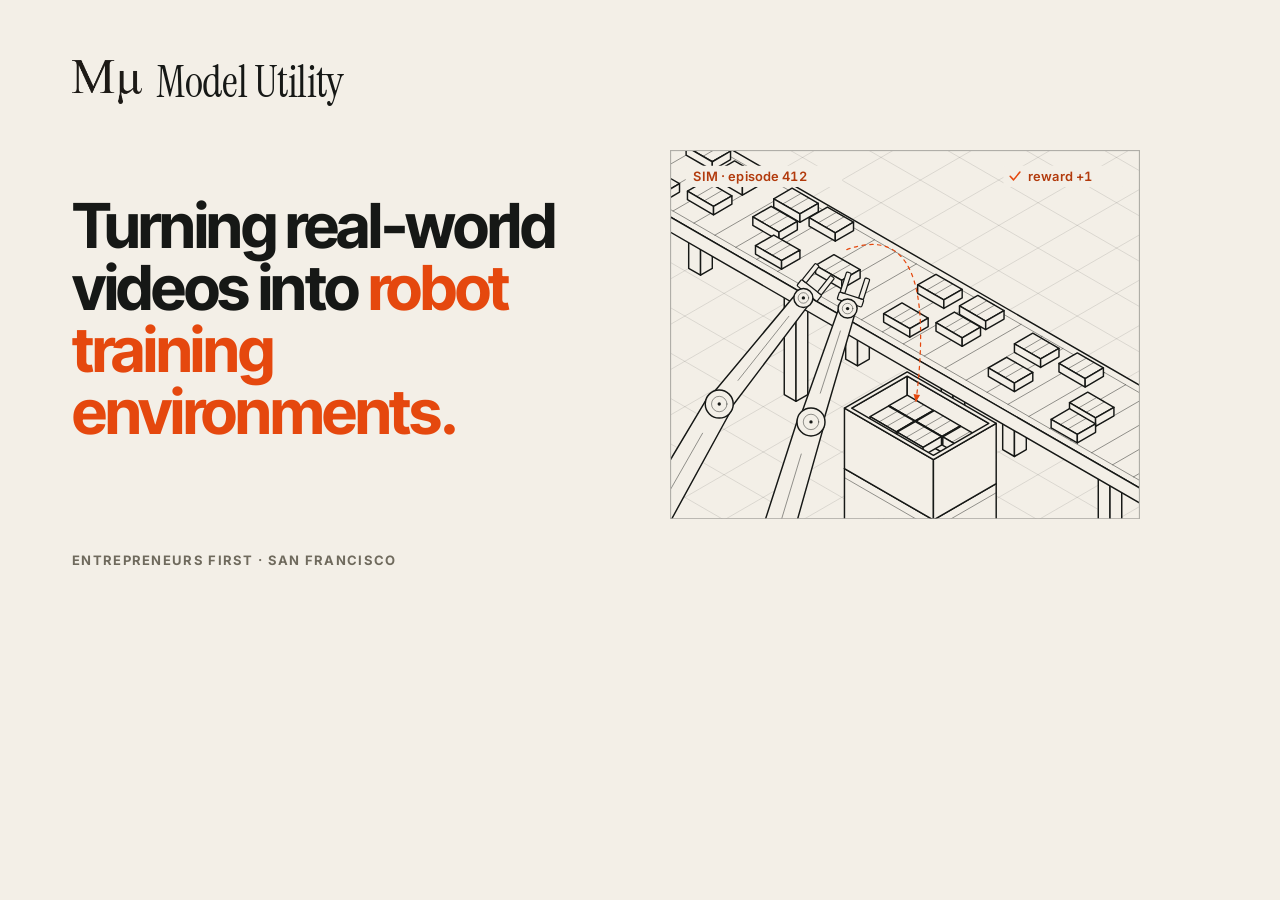
==== commit 4260c533: "Restyle the page after the pitch deck Bold headings with the point in orange, the deck's short state" ====
--- a/tools/og-card.html
+++ b/tools/og-card.html
@@ -1,21 +1,21 @@
 <!doctype html>
 <html lang="en"><head><meta charset="utf-8"><title>Model Utility: share card</title>
-<link href="https://fonts.googleapis.com/css2?family=Gilda+Display&family=Martian+Mono:wdth,wght@75..112.5,300..500&display=swap" rel="stylesheet">
+<link href="https://fonts.googleapis.com/css2?family=Instrument+Serif&family=Inter:wght@400..700&family=Inter+Tight:wght@500..800&display=swap" rel="stylesheet">
 <link rel="stylesheet" href="../styles.css">
 <style>
 html, body { width: 1200px; height: 630px; overflow: hidden; }
-.card { position: relative; width: 1200px; height: 630px; padding: 62px 0 0 72px; }
+.card { position: relative; width: 1200px; height: 630px; padding: 60px 0 0 72px; }
 .card .mark { gap: 14px; }
 .card .logo { height: 44px; }
-.card .mark span { font-size: 33px; }
-.card h1 { font-size: 49px; line-height: 1.1; max-width: none; white-space: nowrap; margin-top: 104px; }
-.card .eyebrow { position: absolute; left: 72px; bottom: 58px; margin: 0; font-size: 12px; }
-.card .fig { position: absolute; right: 56px; top: 118px; width: 540px; overflow: hidden; }
+.card .mark span { font-size: 44px; }
+.card h1 { font-size: 62px; line-height: 1; max-width: none; white-space: nowrap; margin-top: 84px; }
+.card p { position: absolute; left: 72px; bottom: 60px; font-size: 13px; font-weight: 700; letter-spacing: .1em; text-transform: uppercase; color: var(--ink-3); }
+.card .fig { position: absolute; right: 60px; top: 150px; width: 470px; overflow: hidden; }
 .card .fig text { font-size: 11.5px; }
 </style></head>
 <body><div class="card">
 <div class="mark"><img class="logo" src="../media/mu-logo.png" alt=""><span>Model Utility</span></div>
-<h1>Turning real-world<br>videos into <em>robot<br>training environments.</em></h1>
-<p class="eyebrow">Reinforcement learning environments for robotics</p>
-<svg class="fig" viewBox="0 0 420 330" role="img" aria-label="The same packing line in simulation, seen from the robot. Two robot arms with grippers hold a pack above the conveyor; a dashed path leads to the crate, where a mark reads reward plus one."><defs><clipPath id="fc-clip"><rect x="1" y="1" width="418" height="328"/></clipPath></defs><g clip-path="url(#fc-clip)"><path d="M48.3 -236.4L1030.4 330.6M48.3 -236.4L-933.8 330.6M13.2 -216.1L995.3 350.9M83.4 -216.1L-898.7 350.9M-21.8 -195.9L960.2 371.1M118.4 -195.9L-863.6 371.1M-56.9 -175.6L925.2 391.4M153.5 -175.6L-828.6 391.4M-92 -155.4L890.1 411.6M188.6 -155.4L-793.5 411.6M-127.1 -135.1L855 431.9M223.7 -135.1L-758.4 431.9M-162.1 -114.9L819.9 452.1M258.7 -114.9L-723.3 452.1M-197.2 -94.6L784.9 472.4M293.8 -94.6L-688.3 472.4M-232.3 -74.4L749.8 492.6M328.9 -74.4L-653.2 492.6M-267.4 -54.1L714.7 512.9M364 -54.1L-618.1 512.9M-302.4 -33.9L679.6 533.1M399 -33.9L-583 533.1M-337.5 -13.6L644.6 553.4M434.1 -13.6L-548 553.4M-372.6 6.6L609.5 573.6M469.2 6.6L-512.9 573.6M-407.7 26.9L574.4 593.9M504.3 26.9L-477.8 593.9M-442.7 47.1L539.3 614.1M539.3 47.1L-442.7 614.1M-477.8 67.4L504.3 634.4M574.4 67.4L-407.7 634.4M-512.9 87.6L469.2 654.6M609.5 87.6L-372.6 654.6M-548 107.8L434.1 674.9M644.6 107.8L-337.5 674.9M-583 128.1L399 695.1M679.6 128.1L-302.4 695.1M-618.1 148.3L364 715.3M714.7 148.3L-267.4 715.3M-653.2 168.6L328.9 735.6M749.8 168.6L-232.3 735.6M-688.3 188.8L293.8 755.8M784.9 188.8L-197.2 755.8M-723.3 209.1L258.7 776.1M819.9 209.1L-162.1 776.1M-758.4 229.3L223.7 796.4M855 229.3L-127.1 796.4M-793.5 249.6L188.6 816.6M890.1 249.6L-92 816.6M-828.6 269.8L153.5 836.9M925.2 269.8L-56.9 836.9M-863.6 290.1L118.4 857.1M960.2 290.1L-21.8 857.1M-898.7 310.3L83.4 877.4M995.3 310.3L13.2 877.4M-933.8 330.6L48.3 897.6M1030.4 330.6L48.3 897.6" fill="none" stroke="#1d1a16" stroke-width=".5" opacity=".2"/><path d="M-113 -75.8L-102.5 -69.7L-113 -63.6L-123.6 -69.7Z" fill="#f3efe7" stroke="#1d1a16" stroke-width="1.3" stroke-linejoin="round"/><path d="M-123.6 -69.7L-113 -63.6L-113 30.9L-123.6 24.8Z" fill="#f3efe7" stroke="#1d1a16" stroke-width="1.3" stroke-linejoin="round"/><path d="M-113 -63.6L-102.5 -69.7L-102.5 24.8L-113 30.9Z" fill="#f3efe7" stroke="#1d1a16" stroke-width="1.3" stroke-linejoin="round"/><path d="M-168 -44L-157.5 -38L-168 -31.9L-178.5 -38Z" fill="#f3efe7" stroke="#1d1a16" stroke-width="1.3" stroke-linejoin="round"/><path d="M-178.5 -38L-168 -31.9L-168 62.6L-178.5 56.6Z" fill="#f3efe7" stroke="#1d1a16" stroke-width="1.3" stroke-linejoin="round"/><path d="M-168 -31.9L-157.5 -38L-157.5 56.6L-168 62.6Z" fill="#f3efe7" stroke="#1d1a16" stroke-width="1.3" stroke-linejoin="round"/><path d="M27.3 5.2L37.8 11.3L27.3 17.4L16.7 11.3Z" fill="#f3efe7" stroke="#1d1a16" stroke-width="1.3" stroke-linejoin="round"/><path d="M16.7 11.3L27.3 17.4L27.3 111.9L16.7 105.8Z" fill="#f3efe7" stroke="#1d1a16" stroke-width="1.3" stroke-linejoin="round"/><path d="M27.3 17.4L37.8 11.3L37.8 105.8L27.3 111.9Z" fill="#f3efe7" stroke="#1d1a16" stroke-width="1.3" stroke-linejoin="round"/><path d="M-27.7 37L-17.2 43.1L-27.7 49.1L-38.2 43.1Z" fill="#f3efe7" stroke="#1d1a16" stroke-width="1.3" stroke-linejoin="round"/><path d="M-38.2 43.1L-27.7 49.1L-27.7 143.6L-38.2 137.6Z" fill="#f3efe7" stroke="#1d1a16" stroke-width="1.3" stroke-linejoin="round"/><path d="M-27.7 49.1L-17.2 43.1L-17.2 137.6L-27.7 143.6Z" fill="#f3efe7" stroke="#1d1a16" stroke-width="1.3" stroke-linejoin="round"/><path d="M167.6 86.2L178.1 92.3L167.6 98.4L157 92.3Z" fill="#f3efe7" stroke="#1d1a16" stroke-width="1.3" stroke-linejoin="round"/><path d="M157 92.3L167.6 98.4L167.6 192.9L157 186.8Z" fill="#f3efe7" stroke="#1d1a16" stroke-width="1.3" stroke-linejoin="round"/><path d="M167.6 98.4L178.1 92.3L178.1 186.8L167.6 192.9Z" fill="#f3efe7" stroke="#1d1a16" stroke-width="1.3" stroke-linejoin="round"/><path d="M112.6 118L123.1 124L112.6 130.1L102.1 124Z" fill="#f3efe7" stroke="#1d1a16" stroke-width="1.3" stroke-linejoin="round"/><path d="M102.1 124L112.6 130.1L112.6 224.6L102.1 218.6Z" fill="#f3efe7" stroke="#1d1a16" stroke-width="1.3" stroke-linejoin="round"/><path d="M112.6 130.1L123.1 124L123.1 218.6L112.6 224.6Z" fill="#f3efe7" stroke="#1d1a16" stroke-width="1.3" stroke-linejoin="round"/><path d="M307.8 167.3L318.4 173.3L307.8 179.4L297.3 173.3Z" fill="#f3efe7" stroke="#1d1a16" stroke-width="1.3" stroke-linejoin="round"/><path d="M297.3 173.3L307.8 179.4L307.8 273.9L297.3 267.8Z" fill="#f3efe7" stroke="#1d1a16" stroke-width="1.3" stroke-linejoin="round"/><path d="M307.8 179.4L318.4 173.3L318.4 267.8L307.8 273.9Z" fill="#f3efe7" stroke="#1d1a16" stroke-width="1.3" stroke-linejoin="round"/><path d="M252.9 199L263.4 205L252.9 211.1L242.4 205Z" fill="#f3efe7" stroke="#1d1a16" stroke-width="1.3" stroke-linejoin="round"/><path d="M242.4 205L252.9 211.1L252.9 305.6L242.4 299.5Z" fill="#f3efe7" stroke="#1d1a16" stroke-width="1.3" stroke-linejoin="round"/><path d="M252.9 211.1L263.4 205L263.4 299.5L252.9 305.6Z" fill="#f3efe7" stroke="#1d1a16" stroke-width="1.3" stroke-linejoin="round"/><path d="M448.1 248.3L458.7 254.3L448.1 260.4L437.6 254.3Z" fill="#f3efe7" stroke="#1d1a16" stroke-width="1.3" stroke-linejoin="round"/><path d="M437.6 254.3L448.1 260.4L448.1 354.9L437.6 348.8Z" fill="#f3efe7" stroke="#1d1a16" stroke-width="1.3" stroke-linejoin="round"/><path d="M448.1 260.4L458.7 254.3L458.7 348.8L448.1 354.9Z" fill="#f3efe7" stroke="#1d1a16" stroke-width="1.3" stroke-linejoin="round"/><path d="M393.2 280L403.7 286L393.2 292.1L382.7 286Z" fill="#f3efe7" stroke="#1d1a16" stroke-width="1.3" stroke-linejoin="round"/><path d="M382.7 286L393.2 292.1L393.2 386.6L382.7 380.5Z" fill="#f3efe7" stroke="#1d1a16" stroke-width="1.3" stroke-linejoin="round"/><path d="M393.2 292.1L403.7 286L403.7 380.5L393.2 386.6Z" fill="#f3efe7" stroke="#1d1a16" stroke-width="1.3" stroke-linejoin="round"/><path d="M-129.4 -106.8L572.1 298.2L492.6 344.1L-208.9 -60.9Z" fill="#f3efe7" stroke="#1d1a16" stroke-width="1.3" stroke-linejoin="round"/><path d="M-208.9 -60.9L492.6 344.1L492.6 357.6L-208.9 -47.4Z" fill="#f3efe7" stroke="#1d1a16" stroke-width="1.3" stroke-linejoin="round"/><path d="M492.6 344.1L572.1 298.2L572.1 311.7L492.6 357.6Z" fill="#f3efe7" stroke="#1d1a16" stroke-width="1.3" stroke-linejoin="round"/><path d="M-135.3 -103.4L566.2 301.6M-203.1 -64.3L498.4 340.7M-135.3 -103.4L-203.1 -64.3M-116.5 -92.6L-184.4 -53.5M-97.8 -81.8L-165.7 -42.7M-79.1 -71L-146.9 -31.9M-60.4 -60.2L-128.2 -21.1M-41.7 -49.4L-109.5 -10.3M-23 -38.6L-90.8 0.5M-4.3 -27.8L-72.1 11.3M14.4 -17L-53.4 22.1M33.1 -6.2L-34.7 32.9M51.8 4.6L-16 43.7M70.5 15.4L2.7 54.5M89.2 26.2L21.4 65.3M107.9 37L40.1 76.1M126.6 47.8L58.8 86.9M145.3 58.6L77.5 97.7M164 69.4L96.2 108.5M182.8 80.2L114.9 119.3M201.5 91L133.6 130.1M220.2 101.8L152.4 140.9M238.9 112.6L171.1 151.7M257.6 123.4L189.8 162.5M276.3 134.2L208.5 173.3M295 145L227.2 184.1M313.7 155.8L245.9 194.9M332.4 166.6L264.6 205.7M351.1 177.4L283.3 216.5M369.8 188.2L302 227.3M388.5 199L320.7 238.1M407.2 209.8L339.4 248.9M425.9 220.6L358.1 259.7M444.6 231.4L376.8 270.5M463.3 242.2L395.5 281.3M482 253L414.2 292.1M500.8 263.8L432.9 302.9M519.5 274.6L451.7 313.7M538.2 285.4L470.4 324.5M556.9 296.2L489.1 335.3" fill="none" stroke="#1d1a16" stroke-width=".8" stroke-linecap="round" stroke-linejoin="round" opacity=".5" /><path d="M-3.1 -30.7L20.2 -17.2L3.9 -7.7L-19.5 -21.2Z" fill="#f3efe7" stroke="#1d1a16" stroke-width="1.3" stroke-linejoin="round"/><path d="M-19.5 -21.2L3.9 -7.7L3.9 -0.2L-19.5 -13.7Z" fill="#f3efe7" stroke="#1d1a16" stroke-width="1.3" stroke-linejoin="round"/><path d="M3.9 -7.7L20.2 -17.2L20.2 -9.6L3.9 -0.2Z" fill="#f3efe7" stroke="#1d1a16" stroke-width="1.3" stroke-linejoin="round"/><path d="M5.3 -25.8L11.8 -22L-4.5 -12.6L-11.1 -16.4Z" fill="none" stroke="#1d1a16" stroke-width=".8" stroke-linecap="round" stroke-linejoin="round" opacity=".5"/><path d="M-24.2 -13.1L-0.8 0.4L-17.2 9.8L-40.6 -3.7Z" fill="#f3efe7" stroke="#1d1a16" stroke-width="1.3" stroke-linejoin="round"/><path d="M-40.6 -3.7L-17.2 9.8L-17.2 17.4L-40.6 3.9Z" fill="#f3efe7" stroke="#1d1a16" stroke-width="1.3" stroke-linejoin="round"/><path d="M-17.2 9.8L-0.8 0.4L-0.8 7.9L-17.2 17.4Z" fill="#f3efe7" stroke="#1d1a16" stroke-width="1.3" stroke-linejoin="round"/><path d="M-15.8 -8.3L-9.2 -4.5L-25.6 5L-32.1 1.2Z" fill="none" stroke="#1d1a16" stroke-width=".8" stroke-linecap="round" stroke-linejoin="round" opacity=".5"/><path d="M30.8 -12.4L54.1 1.1L37.8 10.5L14.4 -3Z" fill="#f3efe7" stroke="#1d1a16" stroke-width="1.3" stroke-linejoin="round"/><path d="M14.4 -3L37.8 10.5L37.8 18.1L14.4 4.6Z" fill="#f3efe7" stroke="#1d1a16" stroke-width="1.3" stroke-linejoin="round"/><path d="M37.8 10.5L54.1 1.1L54.1 8.6L37.8 18.1Z" fill="#f3efe7" stroke="#1d1a16" stroke-width="1.3" stroke-linejoin="round"/><path d="M39.2 -7.6L45.7 -3.8L29.4 5.7L22.8 1.9Z" fill="none" stroke="#1d1a16" stroke-width=".8" stroke-linecap="round" stroke-linejoin="round" opacity=".5"/><path d="M57.7 9.8L81 23.3L64.7 32.8L41.3 19.3Z" fill="#f3efe7" stroke="#1d1a16" stroke-width="1.3" stroke-linejoin="round"/><path d="M41.3 19.3L64.7 32.8L64.7 40.3L41.3 26.8Z" fill="#f3efe7" stroke="#1d1a16" stroke-width="1.3" stroke-linejoin="round"/><path d="M64.7 32.8L81 23.3L81 30.9L64.7 40.3Z" fill="#f3efe7" stroke="#1d1a16" stroke-width="1.3" stroke-linejoin="round"/><path d="M66.1 14.7L72.6 18.5L56.3 27.9L49.7 24.1Z" fill="none" stroke="#1d1a16" stroke-width=".8" stroke-linecap="round" stroke-linejoin="round" opacity=".5"/><path d="M-14.8 16.6L8.5 30.1L-7.8 39.5L-31.2 26Z" fill="#f3efe7" stroke="#1d1a16" stroke-width="1.3" stroke-linejoin="round"/><path d="M-31.2 26L-7.8 39.5L-7.8 47.1L-31.2 33.6Z" fill="#f3efe7" stroke="#1d1a16" stroke-width="1.3" stroke-linejoin="round"/><path d="M-7.8 39.5L8.5 30.1L8.5 37.6L-7.8 47.1Z" fill="#f3efe7" stroke="#1d1a16" stroke-width="1.3" stroke-linejoin="round"/><path d="M-6.4 21.4L0.1 25.2L-16.2 34.7L-22.8 30.9Z" fill="none" stroke="#1d1a16" stroke-width=".8" stroke-linecap="round" stroke-linejoin="round" opacity=".5"/><path d="M31.9 27.4L55.3 40.9L38.9 50.3L15.6 36.8Z" fill="#f3efe7" stroke="#1d1a16" stroke-width="1.3" stroke-linejoin="round"/><path d="M15.6 36.8L38.9 50.3L38.9 57.9L15.6 44.4Z" fill="#f3efe7" stroke="#1d1a16" stroke-width="1.3" stroke-linejoin="round"/><path d="M38.9 50.3L55.3 40.9L55.3 48.4L38.9 57.9Z" fill="#f3efe7" stroke="#1d1a16" stroke-width="1.3" stroke-linejoin="round"/><path d="M40.3 32.2L46.9 36L30.5 45.5L24 41.7Z" fill="none" stroke="#1d1a16" stroke-width=".8" stroke-linecap="round" stroke-linejoin="round" opacity=".5"/><path d="M109.1 34.1L132.5 47.6L116.1 57.1L92.7 43.6Z" fill="#f3efe7" stroke="#1d1a16" stroke-width="1.3" stroke-linejoin="round"/><path d="M92.7 43.6L116.1 57.1L116.1 64.6L92.7 51.1Z" fill="#f3efe7" stroke="#1d1a16" stroke-width="1.3" stroke-linejoin="round"/><path d="M116.1 57.1L132.5 47.6L132.5 55.2L116.1 64.6Z" fill="#f3efe7" stroke="#1d1a16" stroke-width="1.3" stroke-linejoin="round"/><path d="M117.5 39L124.1 42.8L107.7 52.2L101.1 48.4Z" fill="none" stroke="#1d1a16" stroke-width=".8" stroke-linecap="round" stroke-linejoin="round" opacity=".5"/><path d="M90.4 50.3L113.8 63.8L97.4 73.3L74 59.8Z" fill="#f3efe7" stroke="#1d1a16" stroke-width="1.3" stroke-linejoin="round"/><path d="M74 59.8L97.4 73.3L97.4 80.9L74 67.4Z" fill="#f3efe7" stroke="#1d1a16" stroke-width="1.3" stroke-linejoin="round"/><path d="M97.4 73.3L113.8 63.8L113.8 71.4L97.4 80.9Z" fill="#f3efe7" stroke="#1d1a16" stroke-width="1.3" stroke-linejoin="round"/><path d="M98.8 55.2L105.4 59L89 68.4L82.4 64.6Z" fill="none" stroke="#1d1a16" stroke-width=".8" stroke-linecap="round" stroke-linejoin="round" opacity=".5"/><path d="M140.7 51L164 64.5L147.7 74L124.3 60.5Z" fill="#f3efe7" stroke="#1d1a16" stroke-width="1.3" stroke-linejoin="round"/><path d="M124.3 60.5L147.7 74L147.7 81.5L124.3 68Z" fill="#f3efe7" stroke="#1d1a16" stroke-width="1.3" stroke-linejoin="round"/><path d="M147.7 74L164 64.5L164 72.1L147.7 81.5Z" fill="#f3efe7" stroke="#1d1a16" stroke-width="1.3" stroke-linejoin="round"/><path d="M149.1 55.9L155.6 59.7L139.3 69.1L132.7 65.3Z" fill="none" stroke="#1d1a16" stroke-width=".8" stroke-linecap="round" stroke-linejoin="round" opacity=".5"/><path d="M92.7 76L116.1 89.5L99.7 98.9L76.4 85.4Z" fill="#f3efe7" stroke="#1d1a16" stroke-width="1.3" stroke-linejoin="round"/><path d="M76.4 85.4L99.7 98.9L99.7 106.5L76.4 93Z" fill="#f3efe7" stroke="#1d1a16" stroke-width="1.3" stroke-linejoin="round"/><path d="M99.7 98.9L116.1 89.5L116.1 97L99.7 106.5Z" fill="#f3efe7" stroke="#1d1a16" stroke-width="1.3" stroke-linejoin="round"/><path d="M101.1 80.8L107.7 84.6L91.3 94.1L84.8 90.3Z" fill="none" stroke="#1d1a16" stroke-width=".8" stroke-linecap="round" stroke-linejoin="round" opacity=".5"/><path d="M237.7 111.1L261.1 124.6L244.7 134L221.3 120.5Z" fill="#f3efe7" stroke="#1d1a16" stroke-width="1.3" stroke-linejoin="round"/><path d="M221.3 120.5L244.7 134L244.7 141.6L221.3 128.1Z" fill="#f3efe7" stroke="#1d1a16" stroke-width="1.3" stroke-linejoin="round"/><path d="M244.7 134L261.1 124.6L261.1 132.2L244.7 141.6Z" fill="#f3efe7" stroke="#1d1a16" stroke-width="1.3" stroke-linejoin="round"/><path d="M246.1 115.9L252.7 119.7L236.3 129.2L229.7 125.4Z" fill="none" stroke="#1d1a16" stroke-width=".8" stroke-linecap="round" stroke-linejoin="round" opacity=".5"/><path d="M275.1 130L298.5 143.5L282.1 152.9L258.7 139.4Z" fill="#f3efe7" stroke="#1d1a16" stroke-width="1.3" stroke-linejoin="round"/><path d="M258.7 139.4L282.1 152.9L282.1 160.5L258.7 147Z" fill="#f3efe7" stroke="#1d1a16" stroke-width="1.3" stroke-linejoin="round"/><path d="M282.1 152.9L298.5 143.5L298.5 151.1L282.1 160.5Z" fill="#f3efe7" stroke="#1d1a16" stroke-width="1.3" stroke-linejoin="round"/><path d="M283.5 134.9L290.1 138.6L273.7 148.1L267.2 144.3Z" fill="none" stroke="#1d1a16" stroke-width=".8" stroke-linecap="round" stroke-linejoin="round" opacity=".5"/><path d="M207.3 136.7L230.7 150.2L214.3 159.7L190.9 146.2Z" fill="#f3efe7" stroke="#1d1a16" stroke-width="1.3" stroke-linejoin="round"/><path d="M190.9 146.2L214.3 159.7L214.3 167.3L190.9 153.8Z" fill="#f3efe7" stroke="#1d1a16" stroke-width="1.3" stroke-linejoin="round"/><path d="M214.3 159.7L230.7 150.2L230.7 157.8L214.3 167.3Z" fill="#f3efe7" stroke="#1d1a16" stroke-width="1.3" stroke-linejoin="round"/><path d="M215.7 141.6L222.3 145.4L205.9 154.8L199.4 151.1Z" fill="none" stroke="#1d1a16" stroke-width=".8" stroke-linecap="round" stroke-linejoin="round" opacity=".5"/><path d="M254.1 144.8L277.5 158.3L261.1 167.8L237.7 154.3Z" fill="#f3efe7" stroke="#1d1a16" stroke-width="1.3" stroke-linejoin="round"/><path d="M237.7 154.3L261.1 167.8L261.1 175.4L237.7 161.9Z" fill="#f3efe7" stroke="#1d1a16" stroke-width="1.3" stroke-linejoin="round"/><path d="M261.1 167.8L277.5 158.3L277.5 165.9L261.1 175.4Z" fill="#f3efe7" stroke="#1d1a16" stroke-width="1.3" stroke-linejoin="round"/><path d="M262.5 149.7L269 153.5L252.7 162.9L246.1 159.2Z" fill="none" stroke="#1d1a16" stroke-width=".8" stroke-linecap="round" stroke-linejoin="round" opacity=".5"/><path d="M324.2 163.7L347.6 177.2L331.2 186.7L307.8 173.2Z" fill="#f3efe7" stroke="#1d1a16" stroke-width="1.3" stroke-linejoin="round"/><path d="M307.8 173.2L331.2 186.7L331.2 194.3L307.8 180.8Z" fill="#f3efe7" stroke="#1d1a16" stroke-width="1.3" stroke-linejoin="round"/><path d="M331.2 186.7L347.6 177.2L347.6 184.8L331.2 194.3Z" fill="#f3efe7" stroke="#1d1a16" stroke-width="1.3" stroke-linejoin="round"/><path d="M332.6 168.6L339.2 172.4L322.8 181.8L316.3 178.1Z" fill="none" stroke="#1d1a16" stroke-width=".8" stroke-linecap="round" stroke-linejoin="round" opacity=".5"/><path d="M364 181.3L387.3 194.8L371 204.2L347.6 190.7Z" fill="#f3efe7" stroke="#1d1a16" stroke-width="1.3" stroke-linejoin="round"/><path d="M347.6 190.7L371 204.2L371 211.8L347.6 198.3Z" fill="#f3efe7" stroke="#1d1a16" stroke-width="1.3" stroke-linejoin="round"/><path d="M371 204.2L387.3 194.8L387.3 202.4L371 211.8Z" fill="#f3efe7" stroke="#1d1a16" stroke-width="1.3" stroke-linejoin="round"/><path d="M372.4 186.2L378.9 189.9L362.6 199.4L356 195.6Z" fill="none" stroke="#1d1a16" stroke-width=".8" stroke-linecap="round" stroke-linejoin="round" opacity=".5"/><path d="M300.8 185.3L324.2 198.8L307.8 208.3L284.5 194.8Z" fill="#f3efe7" stroke="#1d1a16" stroke-width="1.3" stroke-linejoin="round"/><path d="M284.5 194.8L307.8 208.3L307.8 215.9L284.5 202.4Z" fill="#f3efe7" stroke="#1d1a16" stroke-width="1.3" stroke-linejoin="round"/><path d="M307.8 208.3L324.2 198.8L324.2 206.4L307.8 215.9Z" fill="#f3efe7" stroke="#1d1a16" stroke-width="1.3" stroke-linejoin="round"/><path d="M309.3 190.2L315.8 194L299.4 203.4L292.9 199.7Z" fill="none" stroke="#1d1a16" stroke-width=".8" stroke-linecap="round" stroke-linejoin="round" opacity=".5"/><path d="M373.3 216.4L396.7 229.9L380.3 239.3L357 225.8Z" fill="#f3efe7" stroke="#1d1a16" stroke-width="1.3" stroke-linejoin="round"/><path d="M357 225.8L380.3 239.3L380.3 246.9L357 233.4Z" fill="#f3efe7" stroke="#1d1a16" stroke-width="1.3" stroke-linejoin="round"/><path d="M380.3 239.3L396.7 229.9L396.7 237.5L380.3 246.9Z" fill="#f3efe7" stroke="#1d1a16" stroke-width="1.3" stroke-linejoin="round"/><path d="M381.7 221.3L388.3 225L371.9 234.5L365.4 230.7Z" fill="none" stroke="#1d1a16" stroke-width=".8" stroke-linecap="round" stroke-linejoin="round" opacity=".5"/><path d="M357 231.2L380.3 244.7L364 254.2L340.6 240.7Z" fill="#f3efe7" stroke="#1d1a16" stroke-width="1.3" stroke-linejoin="round"/><path d="M340.6 240.7L364 254.2L364 261.8L340.6 248.3Z" fill="#f3efe7" stroke="#1d1a16" stroke-width="1.3" stroke-linejoin="round"/><path d="M364 254.2L380.3 244.7L380.3 252.3L364 261.8Z" fill="#f3efe7" stroke="#1d1a16" stroke-width="1.3" stroke-linejoin="round"/><path d="M365.4 236.1L371.9 239.9L355.5 249.3L349 245.6Z" fill="none" stroke="#1d1a16" stroke-width=".8" stroke-linecap="round" stroke-linejoin="round" opacity=".5"/><path d="M146.5 93.5L169.9 107L153.5 116.5L130.1 103Z" fill="#f3efe7" stroke="#1d1a16" stroke-width="1.3" stroke-linejoin="round"/><path d="M130.1 103L153.5 116.5L153.5 124.1L130.1 110.5Z" fill="#f3efe7" stroke="#1d1a16" stroke-width="1.3" stroke-linejoin="round"/><path d="M153.5 116.5L169.9 107L169.9 114.6L153.5 124.1Z" fill="#f3efe7" stroke="#1d1a16" stroke-width="1.3" stroke-linejoin="round"/><path d="M154.9 98.4L161.5 102.2L145.1 111.6L138.6 107.8Z" fill="none" stroke="#1d1a16" stroke-width=".8" stroke-linecap="round" stroke-linejoin="round" opacity=".5"/><path d="M212 252.3L291.5 298.2L235.4 330.6L155.9 284.7Z" fill="#f3efe7" stroke="#1d1a16" stroke-width="1.3" stroke-linejoin="round"/><path d="M155.9 284.7L235.4 330.6L235.4 384.6L155.9 338.7Z" fill="#f3efe7" stroke="#1d1a16" stroke-width="1.3" stroke-linejoin="round"/><path d="M235.4 330.6L291.5 298.2L291.5 352.2L235.4 384.6Z" fill="#f3efe7" stroke="#1d1a16" stroke-width="1.3" stroke-linejoin="round"/><path d="M155.9 292.8L235.4 338.7L291.5 306.3" fill="none" stroke="#1d1a16" stroke-width=".8" stroke-linecap="round" stroke-linejoin="round" opacity=".5" /><path d="M212 202.1L162.4 230.7L162.4 280.9L212 252.3Z" fill="#f3efe7" stroke="#1d1a16" stroke-width="1.3" stroke-linejoin="round"/><path d="M212 202.1L284.9 244.2L284.9 294.4L212 252.3Z" fill="#f3efe7" stroke="#1d1a16" stroke-width="1.3" stroke-linejoin="round"/><path d="M212 252.3L284.9 294.4L235.4 323L162.4 280.9Z" fill="#f3efe7" stroke="#1d1a16" stroke-width="1.3" stroke-linejoin="round"/><path d="M212 219.1L235.4 232.6L219 242L195.6 228.5Z" fill="#f3efe7" stroke="#1d1a16" stroke-width="1.3" stroke-linejoin="round"/><path d="M195.6 228.5L219 242L219 249.6L195.6 236.1Z" fill="#f3efe7" stroke="#1d1a16" stroke-width="1.3" stroke-linejoin="round"/><path d="M219 242L235.4 232.6L235.4 240.2L219 249.6Z" fill="#f3efe7" stroke="#1d1a16" stroke-width="1.3" stroke-linejoin="round"/><path d="M220.4 223.9L226.9 227.7L210.6 237.2L204 233.4Z" fill="none" stroke="#1d1a16" stroke-width=".8" stroke-linecap="round" stroke-linejoin="round" opacity=".5"/><path d="M236.1 233L259.4 246.5L243.1 255.9L219.7 242.4Z" fill="#f3efe7" stroke="#1d1a16" stroke-width="1.3" stroke-linejoin="round"/><path d="M219.7 242.4L243.1 255.9L243.1 263.5L219.7 250Z" fill="#f3efe7" stroke="#1d1a16" stroke-width="1.3" stroke-linejoin="round"/><path d="M243.1 255.9L259.4 246.5L259.4 254.1L243.1 263.5Z" fill="#f3efe7" stroke="#1d1a16" stroke-width="1.3" stroke-linejoin="round"/><path d="M244.5 237.9L251 241.6L234.7 251.1L228.1 247.3Z" fill="none" stroke="#1d1a16" stroke-width=".8" stroke-linecap="round" stroke-linejoin="round" opacity=".5"/><path d="M260.1 246.9L283.5 260.4L267.2 269.9L243.8 256.4Z" fill="#f3efe7" stroke="#1d1a16" stroke-width="1.3" stroke-linejoin="round"/><path d="M243.8 256.4L267.2 269.9L267.2 277.4L243.8 263.9Z" fill="#f3efe7" stroke="#1d1a16" stroke-width="1.3" stroke-linejoin="round"/><path d="M267.2 269.9L283.5 260.4L283.5 268L267.2 277.4Z" fill="#f3efe7" stroke="#1d1a16" stroke-width="1.3" stroke-linejoin="round"/><path d="M268.6 251.8L275.1 255.5L258.7 265L252.2 261.2Z" fill="none" stroke="#1d1a16" stroke-width=".8" stroke-linecap="round" stroke-linejoin="round" opacity=".5"/><path d="M195.1 228.8L218.5 242.3L202.2 251.8L178.8 238.3Z" fill="#f3efe7" stroke="#1d1a16" stroke-width="1.3" stroke-linejoin="round"/><path d="M178.8 238.3L202.2 251.8L202.2 259.3L178.8 245.8Z" fill="#f3efe7" stroke="#1d1a16" stroke-width="1.3" stroke-linejoin="round"/><path d="M202.2 251.8L218.5 242.3L218.5 249.9L202.2 259.3Z" fill="#f3efe7" stroke="#1d1a16" stroke-width="1.3" stroke-linejoin="round"/><path d="M203.6 233.7L210.1 237.5L193.7 246.9L187.2 243.1Z" fill="none" stroke="#1d1a16" stroke-width=".8" stroke-linecap="round" stroke-linejoin="round" opacity=".5"/><path d="M219.2 242.7L242.6 256.2L226.2 265.7L202.9 252.2Z" fill="#f3efe7" stroke="#1d1a16" stroke-width="1.3" stroke-linejoin="round"/><path d="M202.9 252.2L226.2 265.7L226.2 273.2L202.9 259.7Z" fill="#f3efe7" stroke="#1d1a16" stroke-width="1.3" stroke-linejoin="round"/><path d="M226.2 265.7L242.6 256.2L242.6 263.8L226.2 273.2Z" fill="#f3efe7" stroke="#1d1a16" stroke-width="1.3" stroke-linejoin="round"/><path d="M227.6 247.6L234.2 251.4L217.8 260.8L211.3 257Z" fill="none" stroke="#1d1a16" stroke-width=".8" stroke-linecap="round" stroke-linejoin="round" opacity=".5"/><path d="M155.9 230.7L235.4 276.6L235.4 330.6L155.9 284.7Z" fill="#f3efe7" stroke="#1d1a16" stroke-width="1.3" stroke-linejoin="round"/><path d="M235.4 276.6L291.5 244.2L291.5 298.2L235.4 330.6Z" fill="#f3efe7" stroke="#1d1a16" stroke-width="1.3" stroke-linejoin="round"/><path d="M212 198.3L291.5 244.2L235.4 276.6L155.9 230.7ZM212 202.1L162.4 230.7L235.4 272.8L284.9 244.2Z" fill-rule="evenodd" fill="#f3efe7" stroke="#1d1a16" stroke-width="1.3" stroke-linejoin="round"/><path d="M158 89Q240.8 59 219.7 225.5" fill="none" stroke="#b8452c" stroke-width="1.1" stroke-dasharray="3 4" stroke-linecap="round"/><path d="M219.7 225.5L217.6 218.1L223.5 218.9Z" fill="#b8452c"/><path d="M-23 374.5L54.4 233L33.6 221.1L-49 359.6Z" fill="#f3efe7" stroke="#1d1a16" stroke-width="1.3" stroke-linejoin="round"/><path d="M-18.1 335.8L29.1 253.1" fill="none" stroke="#1d1a16" stroke-width=".8" stroke-linecap="round" stroke-linejoin="round" opacity=".5"/><path d="M52.2 233.5L125.1 136.8L113.4 127.5L35.8 220.5Z" fill="#f3efe7" stroke="#1d1a16" stroke-width="1.3" stroke-linejoin="round"/><path d="M60.8 205.9L106.2 148.6" fill="none" stroke="#1d1a16" stroke-width=".8" stroke-linecap="round" stroke-linejoin="round" opacity=".5"/><g transform="translate(119.2 132.2) rotate(-51.6)"><rect x="5" y="-11.5" width="7" height="23" rx="1.2" fill="#f3efe7" stroke="#1d1a16" stroke-width="1.1" stroke-linejoin="round"/><rect x="12" y="-10.9" width="19" height="4.4" rx="1" fill="#f3efe7" stroke="#1d1a16" stroke-width="1.1" stroke-linejoin="round"/><rect x="12" y="6.5" width="19" height="4.4" rx="1" fill="#f3efe7" stroke="#1d1a16" stroke-width="1.1" stroke-linejoin="round"/></g><circle cx="44" cy="227" r="12.5" fill="#f3efe7" stroke="#1d1a16" stroke-width="1.3" stroke-linejoin="round"/><circle cx="44" cy="227" r="6.9" fill="none" stroke="#1d1a16" stroke-width=".8" stroke-linecap="round" stroke-linejoin="round" opacity=".5"/><circle cx="44" cy="227" r="1.5" fill="#1d1a16"/><circle cx="119.2" cy="132.2" r="8.5" fill="#f3efe7" stroke="#1d1a16" stroke-width="1.3" stroke-linejoin="round"/><circle cx="119.2" cy="132.2" r="4.7" fill="none" stroke="#1d1a16" stroke-width=".8" stroke-linecap="round" stroke-linejoin="round" opacity=".5"/><circle cx="119.2" cy="132.2" r="1.5" fill="#1d1a16"/><path d="M94.4 399.4L137.5 246.5L114.5 239.5L65.7 390.7Z" fill="#f3efe7" stroke="#1d1a16" stroke-width="1.3" stroke-linejoin="round"/><path d="M90.4 360.6L117.3 271.7" fill="none" stroke="#1d1a16" stroke-width=".8" stroke-linecap="round" stroke-linejoin="round" opacity=".5"/><path d="M136 246.2L165.9 144L151.6 139.4L116 239.8Z" fill="#f3efe7" stroke="#1d1a16" stroke-width="1.3" stroke-linejoin="round"/><path d="M134.3 217.3L152.3 161.7" fill="none" stroke="#1d1a16" stroke-width=".8" stroke-linecap="round" stroke-linejoin="round" opacity=".5"/><g transform="translate(158.7 141.7) rotate(-72.1)"><rect x="5" y="-11.5" width="7" height="23" rx="1.2" fill="#f3efe7" stroke="#1d1a16" stroke-width="1.1" stroke-linejoin="round"/><rect x="12" y="-10.9" width="19" height="4.4" rx="1" fill="#f3efe7" stroke="#1d1a16" stroke-width="1.1" stroke-linejoin="round"/><rect x="12" y="6.5" width="19" height="4.4" rx="1" fill="#f3efe7" stroke="#1d1a16" stroke-width="1.1" stroke-linejoin="round"/></g><circle cx="126" cy="243" r="12.5" fill="#f3efe7" stroke="#1d1a16" stroke-width="1.3" stroke-linejoin="round"/><circle cx="126" cy="243" r="6.9" fill="none" stroke="#1d1a16" stroke-width=".8" stroke-linecap="round" stroke-linejoin="round" opacity=".5"/><circle cx="126" cy="243" r="1.5" fill="#1d1a16"/><circle cx="158.7" cy="141.7" r="8.5" fill="#f3efe7" stroke="#1d1a16" stroke-width="1.3" stroke-linejoin="round"/><circle cx="158.7" cy="141.7" r="4.7" fill="none" stroke="#1d1a16" stroke-width=".8" stroke-linecap="round" stroke-linejoin="round" opacity=".5"/><circle cx="158.7" cy="141.7" r="1.5" fill="#1d1a16"/></g><rect x=".5" y=".5" width="419" height="329" fill="none" stroke="#1d1a16" stroke-opacity=".3"/><rect x="14" y="14" width="140" height="19" rx="2" fill="#f3efe7"/><text x="21" y="27.5" text-anchor="start">SIM · episode 412</text><rect x="298" y="14" width="108" height="19" rx="2" fill="#f3efe7"/><path d="M304 23.5l3 3.2 5.7 -7" fill="none" stroke="#b8452c" stroke-width="1.4" stroke-linecap="round" stroke-linejoin="round"/><text x="320" y="27.5" text-anchor="start">reward +1</text></svg>
+<h1>Turning real-world<br>videos into <em>robot<br>training<br>environments.</em></h1>
+<p>Entrepreneurs First · San Francisco</p>
+<svg class="fig" viewBox="0 0 420 330" role="img" aria-label="The same packing line in simulation, seen from the robot. Two robot arms with grippers hold a pack above the conveyor; a dashed path leads to the crate, where a mark reads reward plus one."><defs><clipPath id="fc-clip"><rect x="1" y="1" width="418" height="328"/></clipPath></defs><g clip-path="url(#fc-clip)"><path d="M48.3 -236.4L1030.4 330.6M48.3 -236.4L-933.8 330.6M13.2 -216.1L995.3 350.9M83.4 -216.1L-898.7 350.9M-21.8 -195.9L960.2 371.1M118.4 -195.9L-863.6 371.1M-56.9 -175.6L925.2 391.4M153.5 -175.6L-828.6 391.4M-92 -155.4L890.1 411.6M188.6 -155.4L-793.5 411.6M-127.1 -135.1L855 431.9M223.7 -135.1L-758.4 431.9M-162.1 -114.9L819.9 452.1M258.7 -114.9L-723.3 452.1M-197.2 -94.6L784.9 472.4M293.8 -94.6L-688.3 472.4M-232.3 -74.4L749.8 492.6M328.9 -74.4L-653.2 492.6M-267.4 -54.1L714.7 512.9M364 -54.1L-618.1 512.9M-302.4 -33.9L679.6 533.1M399 -33.9L-583 533.1M-337.5 -13.6L644.6 553.4M434.1 -13.6L-548 553.4M-372.6 6.6L609.5 573.6M469.2 6.6L-512.9 573.6M-407.7 26.9L574.4 593.9M504.3 26.9L-477.8 593.9M-442.7 47.1L539.3 614.1M539.3 47.1L-442.7 614.1M-477.8 67.4L504.3 634.4M574.4 67.4L-407.7 634.4M-512.9 87.6L469.2 654.6M609.5 87.6L-372.6 654.6M-548 107.8L434.1 674.9M644.6 107.8L-337.5 674.9M-583 128.1L399 695.1M679.6 128.1L-302.4 695.1M-618.1 148.3L364 715.3M714.7 148.3L-267.4 715.3M-653.2 168.6L328.9 735.6M749.8 168.6L-232.3 735.6M-688.3 188.8L293.8 755.8M784.9 188.8L-197.2 755.8M-723.3 209.1L258.7 776.1M819.9 209.1L-162.1 776.1M-758.4 229.3L223.7 796.4M855 229.3L-127.1 796.4M-793.5 249.6L188.6 816.6M890.1 249.6L-92 816.6M-828.6 269.8L153.5 836.9M925.2 269.8L-56.9 836.9M-863.6 290.1L118.4 857.1M960.2 290.1L-21.8 857.1M-898.7 310.3L83.4 877.4M995.3 310.3L13.2 877.4M-933.8 330.6L48.3 897.6M1030.4 330.6L48.3 897.6" fill="none" stroke="#161816" stroke-width=".5" opacity=".2"/><path d="M-113 -75.8L-102.5 -69.7L-113 -63.6L-123.6 -69.7Z" fill="#f3efe7" stroke="#161816" stroke-width="1.3" stroke-linejoin="round"/><path d="M-123.6 -69.7L-113 -63.6L-113 30.9L-123.6 24.8Z" fill="#f3efe7" stroke="#161816" stroke-width="1.3" stroke-linejoin="round"/><path d="M-113 -63.6L-102.5 -69.7L-102.5 24.8L-113 30.9Z" fill="#f3efe7" stroke="#161816" stroke-width="1.3" stroke-linejoin="round"/><path d="M-168 -44L-157.5 -38L-168 -31.9L-178.5 -38Z" fill="#f3efe7" stroke="#161816" stroke-width="1.3" stroke-linejoin="round"/><path d="M-178.5 -38L-168 -31.9L-168 62.6L-178.5 56.6Z" fill="#f3efe7" stroke="#161816" stroke-width="1.3" stroke-linejoin="round"/><path d="M-168 -31.9L-157.5 -38L-157.5 56.6L-168 62.6Z" fill="#f3efe7" stroke="#161816" stroke-width="1.3" stroke-linejoin="round"/><path d="M27.3 5.2L37.8 11.3L27.3 17.4L16.7 11.3Z" fill="#f3efe7" stroke="#161816" stroke-width="1.3" stroke-linejoin="round"/><path d="M16.7 11.3L27.3 17.4L27.3 111.9L16.7 105.8Z" fill="#f3efe7" stroke="#161816" stroke-width="1.3" stroke-linejoin="round"/><path d="M27.3 17.4L37.8 11.3L37.8 105.8L27.3 111.9Z" fill="#f3efe7" stroke="#161816" stroke-width="1.3" stroke-linejoin="round"/><path d="M-27.7 37L-17.2 43.1L-27.7 49.1L-38.2 43.1Z" fill="#f3efe7" stroke="#161816" stroke-width="1.3" stroke-linejoin="round"/><path d="M-38.2 43.1L-27.7 49.1L-27.7 143.6L-38.2 137.6Z" fill="#f3efe7" stroke="#161816" stroke-width="1.3" stroke-linejoin="round"/><path d="M-27.7 49.1L-17.2 43.1L-17.2 137.6L-27.7 143.6Z" fill="#f3efe7" stroke="#161816" stroke-width="1.3" stroke-linejoin="round"/><path d="M167.6 86.2L178.1 92.3L167.6 98.4L157 92.3Z" fill="#f3efe7" stroke="#161816" stroke-width="1.3" stroke-linejoin="round"/><path d="M157 92.3L167.6 98.4L167.6 192.9L157 186.8Z" fill="#f3efe7" stroke="#161816" stroke-width="1.3" stroke-linejoin="round"/><path d="M167.6 98.4L178.1 92.3L178.1 186.8L167.6 192.9Z" fill="#f3efe7" stroke="#161816" stroke-width="1.3" stroke-linejoin="round"/><path d="M112.6 118L123.1 124L112.6 130.1L102.1 124Z" fill="#f3efe7" stroke="#161816" stroke-width="1.3" stroke-linejoin="round"/><path d="M102.1 124L112.6 130.1L112.6 224.6L102.1 218.6Z" fill="#f3efe7" stroke="#161816" stroke-width="1.3" stroke-linejoin="round"/><path d="M112.6 130.1L123.1 124L123.1 218.6L112.6 224.6Z" fill="#f3efe7" stroke="#161816" stroke-width="1.3" stroke-linejoin="round"/><path d="M307.8 167.3L318.4 173.3L307.8 179.4L297.3 173.3Z" fill="#f3efe7" stroke="#161816" stroke-width="1.3" stroke-linejoin="round"/><path d="M297.3 173.3L307.8 179.4L307.8 273.9L297.3 267.8Z" fill="#f3efe7" stroke="#161816" stroke-width="1.3" stroke-linejoin="round"/><path d="M307.8 179.4L318.4 173.3L318.4 267.8L307.8 273.9Z" fill="#f3efe7" stroke="#161816" stroke-width="1.3" stroke-linejoin="round"/><path d="M252.9 199L263.4 205L252.9 211.1L242.4 205Z" fill="#f3efe7" stroke="#161816" stroke-width="1.3" stroke-linejoin="round"/><path d="M242.4 205L252.9 211.1L252.9 305.6L242.4 299.5Z" fill="#f3efe7" stroke="#161816" stroke-width="1.3" stroke-linejoin="round"/><path d="M252.9 211.1L263.4 205L263.4 299.5L252.9 305.6Z" fill="#f3efe7" stroke="#161816" stroke-width="1.3" stroke-linejoin="round"/><path d="M448.1 248.3L458.7 254.3L448.1 260.4L437.6 254.3Z" fill="#f3efe7" stroke="#161816" stroke-width="1.3" stroke-linejoin="round"/><path d="M437.6 254.3L448.1 260.4L448.1 354.9L437.6 348.8Z" fill="#f3efe7" stroke="#161816" stroke-width="1.3" stroke-linejoin="round"/><path d="M448.1 260.4L458.7 254.3L458.7 348.8L448.1 354.9Z" fill="#f3efe7" stroke="#161816" stroke-width="1.3" stroke-linejoin="round"/><path d="M393.2 280L403.7 286L393.2 292.1L382.7 286Z" fill="#f3efe7" stroke="#161816" stroke-width="1.3" stroke-linejoin="round"/><path d="M382.7 286L393.2 292.1L393.2 386.6L382.7 380.5Z" fill="#f3efe7" stroke="#161816" stroke-width="1.3" stroke-linejoin="round"/><path d="M393.2 292.1L403.7 286L403.7 380.5L393.2 386.6Z" fill="#f3efe7" stroke="#161816" stroke-width="1.3" stroke-linejoin="round"/><path d="M-129.4 -106.8L572.1 298.2L492.6 344.1L-208.9 -60.9Z" fill="#f3efe7" stroke="#161816" stroke-width="1.3" stroke-linejoin="round"/><path d="M-208.9 -60.9L492.6 344.1L492.6 357.6L-208.9 -47.4Z" fill="#f3efe7" stroke="#161816" stroke-width="1.3" stroke-linejoin="round"/><path d="M492.6 344.1L572.1 298.2L572.1 311.7L492.6 357.6Z" fill="#f3efe7" stroke="#161816" stroke-width="1.3" stroke-linejoin="round"/><path d="M-135.3 -103.4L566.2 301.6M-203.1 -64.3L498.4 340.7M-135.3 -103.4L-203.1 -64.3M-116.5 -92.6L-184.4 -53.5M-97.8 -81.8L-165.7 -42.7M-79.1 -71L-146.9 -31.9M-60.4 -60.2L-128.2 -21.1M-41.7 -49.4L-109.5 -10.3M-23 -38.6L-90.8 0.5M-4.3 -27.8L-72.1 11.3M14.4 -17L-53.4 22.1M33.1 -6.2L-34.7 32.9M51.8 4.6L-16 43.7M70.5 15.4L2.7 54.5M89.2 26.2L21.4 65.3M107.9 37L40.1 76.1M126.6 47.8L58.8 86.9M145.3 58.6L77.5 97.7M164 69.4L96.2 108.5M182.8 80.2L114.9 119.3M201.5 91L133.6 130.1M220.2 101.8L152.4 140.9M238.9 112.6L171.1 151.7M257.6 123.4L189.8 162.5M276.3 134.2L208.5 173.3M295 145L227.2 184.1M313.7 155.8L245.9 194.9M332.4 166.6L264.6 205.7M351.1 177.4L283.3 216.5M369.8 188.2L302 227.3M388.5 199L320.7 238.1M407.2 209.8L339.4 248.9M425.9 220.6L358.1 259.7M444.6 231.4L376.8 270.5M463.3 242.2L395.5 281.3M482 253L414.2 292.1M500.8 263.8L432.9 302.9M519.5 274.6L451.7 313.7M538.2 285.4L470.4 324.5M556.9 296.2L489.1 335.3" fill="none" stroke="#161816" stroke-width=".8" stroke-linecap="round" stroke-linejoin="round" opacity=".5" /><path d="M-3.1 -30.7L20.2 -17.2L3.9 -7.7L-19.5 -21.2Z" fill="#f3efe7" stroke="#161816" stroke-width="1.3" stroke-linejoin="round"/><path d="M-19.5 -21.2L3.9 -7.7L3.9 -0.2L-19.5 -13.7Z" fill="#f3efe7" stroke="#161816" stroke-width="1.3" stroke-linejoin="round"/><path d="M3.9 -7.7L20.2 -17.2L20.2 -9.6L3.9 -0.2Z" fill="#f3efe7" stroke="#161816" stroke-width="1.3" stroke-linejoin="round"/><path d="M5.3 -25.8L11.8 -22L-4.5 -12.6L-11.1 -16.4Z" fill="none" stroke="#161816" stroke-width=".8" stroke-linecap="round" stroke-linejoin="round" opacity=".5"/><path d="M-24.2 -13.1L-0.8 0.4L-17.2 9.8L-40.6 -3.7Z" fill="#f3efe7" stroke="#161816" stroke-width="1.3" stroke-linejoin="round"/><path d="M-40.6 -3.7L-17.2 9.8L-17.2 17.4L-40.6 3.9Z" fill="#f3efe7" stroke="#161816" stroke-width="1.3" stroke-linejoin="round"/><path d="M-17.2 9.8L-0.8 0.4L-0.8 7.9L-17.2 17.4Z" fill="#f3efe7" stroke="#161816" stroke-width="1.3" stroke-linejoin="round"/><path d="M-15.8 -8.3L-9.2 -4.5L-25.6 5L-32.1 1.2Z" fill="none" stroke="#161816" stroke-width=".8" stroke-linecap="round" stroke-linejoin="round" opacity=".5"/><path d="M30.8 -12.4L54.1 1.1L37.8 10.5L14.4 -3Z" fill="#f3efe7" stroke="#161816" stroke-width="1.3" stroke-linejoin="round"/><path d="M14.4 -3L37.8 10.5L37.8 18.1L14.4 4.6Z" fill="#f3efe7" stroke="#161816" stroke-width="1.3" stroke-linejoin="round"/><path d="M37.8 10.5L54.1 1.1L54.1 8.6L37.8 18.1Z" fill="#f3efe7" stroke="#161816" stroke-width="1.3" stroke-linejoin="round"/><path d="M39.2 -7.6L45.7 -3.8L29.4 5.7L22.8 1.9Z" fill="none" stroke="#161816" stroke-width=".8" stroke-linecap="round" stroke-linejoin="round" opacity=".5"/><path d="M57.7 9.8L81 23.3L64.7 32.8L41.3 19.3Z" fill="#f3efe7" stroke="#161816" stroke-width="1.3" stroke-linejoin="round"/><path d="M41.3 19.3L64.7 32.8L64.7 40.3L41.3 26.8Z" fill="#f3efe7" stroke="#161816" stroke-width="1.3" stroke-linejoin="round"/><path d="M64.7 32.8L81 23.3L81 30.9L64.7 40.3Z" fill="#f3efe7" stroke="#161816" stroke-width="1.3" stroke-linejoin="round"/><path d="M66.1 14.7L72.6 18.5L56.3 27.9L49.7 24.1Z" fill="none" stroke="#161816" stroke-width=".8" stroke-linecap="round" stroke-linejoin="round" opacity=".5"/><path d="M-14.8 16.6L8.5 30.1L-7.8 39.5L-31.2 26Z" fill="#f3efe7" stroke="#161816" stroke-width="1.3" stroke-linejoin="round"/><path d="M-31.2 26L-7.8 39.5L-7.8 47.1L-31.2 33.6Z" fill="#f3efe7" stroke="#161816" stroke-width="1.3" stroke-linejoin="round"/><path d="M-7.8 39.5L8.5 30.1L8.5 37.6L-7.8 47.1Z" fill="#f3efe7" stroke="#161816" stroke-width="1.3" stroke-linejoin="round"/><path d="M-6.4 21.4L0.1 25.2L-16.2 34.7L-22.8 30.9Z" fill="none" stroke="#161816" stroke-width=".8" stroke-linecap="round" stroke-linejoin="round" opacity=".5"/><path d="M31.9 27.4L55.3 40.9L38.9 50.3L15.6 36.8Z" fill="#f3efe7" stroke="#161816" stroke-width="1.3" stroke-linejoin="round"/><path d="M15.6 36.8L38.9 50.3L38.9 57.9L15.6 44.4Z" fill="#f3efe7" stroke="#161816" stroke-width="1.3" stroke-linejoin="round"/><path d="M38.9 50.3L55.3 40.9L55.3 48.4L38.9 57.9Z" fill="#f3efe7" stroke="#161816" stroke-width="1.3" stroke-linejoin="round"/><path d="M40.3 32.2L46.9 36L30.5 45.5L24 41.7Z" fill="none" stroke="#161816" stroke-width=".8" stroke-linecap="round" stroke-linejoin="round" opacity=".5"/><path d="M109.1 34.1L132.5 47.6L116.1 57.1L92.7 43.6Z" fill="#f3efe7" stroke="#161816" stroke-width="1.3" stroke-linejoin="round"/><path d="M92.7 43.6L116.1 57.1L116.1 64.6L92.7 51.1Z" fill="#f3efe7" stroke="#161816" stroke-width="1.3" stroke-linejoin="round"/><path d="M116.1 57.1L132.5 47.6L132.5 55.2L116.1 64.6Z" fill="#f3efe7" stroke="#161816" stroke-width="1.3" stroke-linejoin="round"/><path d="M117.5 39L124.1 42.8L107.7 52.2L101.1 48.4Z" fill="none" stroke="#161816" stroke-width=".8" stroke-linecap="round" stroke-linejoin="round" opacity=".5"/><path d="M90.4 50.3L113.8 63.8L97.4 73.3L74 59.8Z" fill="#f3efe7" stroke="#161816" stroke-width="1.3" stroke-linejoin="round"/><path d="M74 59.8L97.4 73.3L97.4 80.9L74 67.4Z" fill="#f3efe7" stroke="#161816" stroke-width="1.3" stroke-linejoin="round"/><path d="M97.4 73.3L113.8 63.8L113.8 71.4L97.4 80.9Z" fill="#f3efe7" stroke="#161816" stroke-width="1.3" stroke-linejoin="round"/><path d="M98.8 55.2L105.4 59L89 68.4L82.4 64.6Z" fill="none" stroke="#161816" stroke-width=".8" stroke-linecap="round" stroke-linejoin="round" opacity=".5"/><path d="M140.7 51L164 64.5L147.7 74L124.3 60.5Z" fill="#f3efe7" stroke="#161816" stroke-width="1.3" stroke-linejoin="round"/><path d="M124.3 60.5L147.7 74L147.7 81.5L124.3 68Z" fill="#f3efe7" stroke="#161816" stroke-width="1.3" stroke-linejoin="round"/><path d="M147.7 74L164 64.5L164 72.1L147.7 81.5Z" fill="#f3efe7" stroke="#161816" stroke-width="1.3" stroke-linejoin="round"/><path d="M149.1 55.9L155.6 59.7L139.3 69.1L132.7 65.3Z" fill="none" stroke="#161816" stroke-width=".8" stroke-linecap="round" stroke-linejoin="round" opacity=".5"/><path d="M92.7 76L116.1 89.5L99.7 98.9L76.4 85.4Z" fill="#f3efe7" stroke="#161816" stroke-width="1.3" stroke-linejoin="round"/><path d="M76.4 85.4L99.7 98.9L99.7 106.5L76.4 93Z" fill="#f3efe7" stroke="#161816" stroke-width="1.3" stroke-linejoin="round"/><path d="M99.7 98.9L116.1 89.5L116.1 97L99.7 106.5Z" fill="#f3efe7" stroke="#161816" stroke-width="1.3" stroke-linejoin="round"/><path d="M101.1 80.8L107.7 84.6L91.3 94.1L84.8 90.3Z" fill="none" stroke="#161816" stroke-width=".8" stroke-linecap="round" stroke-linejoin="round" opacity=".5"/><path d="M237.7 111.1L261.1 124.6L244.7 134L221.3 120.5Z" fill="#f3efe7" stroke="#161816" stroke-width="1.3" stroke-linejoin="round"/><path d="M221.3 120.5L244.7 134L244.7 141.6L221.3 128.1Z" fill="#f3efe7" stroke="#161816" stroke-width="1.3" stroke-linejoin="round"/><path d="M244.7 134L261.1 124.6L261.1 132.2L244.7 141.6Z" fill="#f3efe7" stroke="#161816" stroke-width="1.3" stroke-linejoin="round"/><path d="M246.1 115.9L252.7 119.7L236.3 129.2L229.7 125.4Z" fill="none" stroke="#161816" stroke-width=".8" stroke-linecap="round" stroke-linejoin="round" opacity=".5"/><path d="M275.1 130L298.5 143.5L282.1 152.9L258.7 139.4Z" fill="#f3efe7" stroke="#161816" stroke-width="1.3" stroke-linejoin="round"/><path d="M258.7 139.4L282.1 152.9L282.1 160.5L258.7 147Z" fill="#f3efe7" stroke="#161816" stroke-width="1.3" stroke-linejoin="round"/><path d="M282.1 152.9L298.5 143.5L298.5 151.1L282.1 160.5Z" fill="#f3efe7" stroke="#161816" stroke-width="1.3" stroke-linejoin="round"/><path d="M283.5 134.9L290.1 138.6L273.7 148.1L267.2 144.3Z" fill="none" stroke="#161816" stroke-width=".8" stroke-linecap="round" stroke-linejoin="round" opacity=".5"/><path d="M207.3 136.7L230.7 150.2L214.3 159.7L190.9 146.2Z" fill="#f3efe7" stroke="#161816" stroke-width="1.3" stroke-linejoin="round"/><path d="M190.9 146.2L214.3 159.7L214.3 167.3L190.9 153.8Z" fill="#f3efe7" stroke="#161816" stroke-width="1.3" stroke-linejoin="round"/><path d="M214.3 159.7L230.7 150.2L230.7 157.8L214.3 167.3Z" fill="#f3efe7" stroke="#161816" stroke-width="1.3" stroke-linejoin="round"/><path d="M215.7 141.6L222.3 145.4L205.9 154.8L199.4 151.1Z" fill="none" stroke="#161816" stroke-width=".8" stroke-linecap="round" stroke-linejoin="round" opacity=".5"/><path d="M254.1 144.8L277.5 158.3L261.1 167.8L237.7 154.3Z" fill="#f3efe7" stroke="#161816" stroke-width="1.3" stroke-linejoin="round"/><path d="M237.7 154.3L261.1 167.8L261.1 175.4L237.7 161.9Z" fill="#f3efe7" stroke="#161816" stroke-width="1.3" stroke-linejoin="round"/><path d="M261.1 167.8L277.5 158.3L277.5 165.9L261.1 175.4Z" fill="#f3efe7" stroke="#161816" stroke-width="1.3" stroke-linejoin="round"/><path d="M262.5 149.7L269 153.5L252.7 162.9L246.1 159.2Z" fill="none" stroke="#161816" stroke-width=".8" stroke-linecap="round" stroke-linejoin="round" opacity=".5"/><path d="M324.2 163.7L347.6 177.2L331.2 186.7L307.8 173.2Z" fill="#f3efe7" stroke="#161816" stroke-width="1.3" stroke-linejoin="round"/><path d="M307.8 173.2L331.2 186.7L331.2 194.3L307.8 180.8Z" fill="#f3efe7" stroke="#161816" stroke-width="1.3" stroke-linejoin="round"/><path d="M331.2 186.7L347.6 177.2L347.6 184.8L331.2 194.3Z" fill="#f3efe7" stroke="#161816" stroke-width="1.3" stroke-linejoin="round"/><path d="M332.6 168.6L339.2 172.4L322.8 181.8L316.3 178.1Z" fill="none" stroke="#161816" stroke-width=".8" stroke-linecap="round" stroke-linejoin="round" opacity=".5"/><path d="M364 181.3L387.3 194.8L371 204.2L347.6 190.7Z" fill="#f3efe7" stroke="#161816" stroke-width="1.3" stroke-linejoin="round"/><path d="M347.6 190.7L371 204.2L371 211.8L347.6 198.3Z" fill="#f3efe7" stroke="#161816" stroke-width="1.3" stroke-linejoin="round"/><path d="M371 204.2L387.3 194.8L387.3 202.4L371 211.8Z" fill="#f3efe7" stroke="#161816" stroke-width="1.3" stroke-linejoin="round"/><path d="M372.4 186.2L378.9 189.9L362.6 199.4L356 195.6Z" fill="none" stroke="#161816" stroke-width=".8" stroke-linecap="round" stroke-linejoin="round" opacity=".5"/><path d="M300.8 185.3L324.2 198.8L307.8 208.3L284.5 194.8Z" fill="#f3efe7" stroke="#161816" stroke-width="1.3" stroke-linejoin="round"/><path d="M284.5 194.8L307.8 208.3L307.8 215.9L284.5 202.4Z" fill="#f3efe7" stroke="#161816" stroke-width="1.3" stroke-linejoin="round"/><path d="M307.8 208.3L324.2 198.8L324.2 206.4L307.8 215.9Z" fill="#f3efe7" stroke="#161816" stroke-width="1.3" stroke-linejoin="round"/><path d="M309.3 190.2L315.8 194L299.4 203.4L292.9 199.7Z" fill="none" stroke="#161816" stroke-width=".8" stroke-linecap="round" stroke-linejoin="round" opacity=".5"/><path d="M373.3 216.4L396.7 229.9L380.3 239.3L357 225.8Z" fill="#f3efe7" stroke="#161816" stroke-width="1.3" stroke-linejoin="round"/><path d="M357 225.8L380.3 239.3L380.3 246.9L357 233.4Z" fill="#f3efe7" stroke="#161816" stroke-width="1.3" stroke-linejoin="round"/><path d="M380.3 239.3L396.7 229.9L396.7 237.5L380.3 246.9Z" fill="#f3efe7" stroke="#161816" stroke-width="1.3" stroke-linejoin="round"/><path d="M381.7 221.3L388.3 225L371.9 234.5L365.4 230.7Z" fill="none" stroke="#161816" stroke-width=".8" stroke-linecap="round" stroke-linejoin="round" opacity=".5"/><path d="M357 231.2L380.3 244.7L364 254.2L340.6 240.7Z" fill="#f3efe7" stroke="#161816" stroke-width="1.3" stroke-linejoin="round"/><path d="M340.6 240.7L364 254.2L364 261.8L340.6 248.3Z" fill="#f3efe7" stroke="#161816" stroke-width="1.3" stroke-linejoin="round"/><path d="M364 254.2L380.3 244.7L380.3 252.3L364 261.8Z" fill="#f3efe7" stroke="#161816" stroke-width="1.3" stroke-linejoin="round"/><path d="M365.4 236.1L371.9 239.9L355.5 249.3L349 245.6Z" fill="none" stroke="#161816" stroke-width=".8" stroke-linecap="round" stroke-linejoin="round" opacity=".5"/><path d="M146.5 93.5L169.9 107L153.5 116.5L130.1 103Z" fill="#f3efe7" stroke="#161816" stroke-width="1.3" stroke-linejoin="round"/><path d="M130.1 103L153.5 116.5L153.5 124.1L130.1 110.5Z" fill="#f3efe7" stroke="#161816" stroke-width="1.3" stroke-linejoin="round"/><path d="M153.5 116.5L169.9 107L169.9 114.6L153.5 124.1Z" fill="#f3efe7" stroke="#161816" stroke-width="1.3" stroke-linejoin="round"/><path d="M154.9 98.4L161.5 102.2L145.1 111.6L138.6 107.8Z" fill="none" stroke="#161816" stroke-width=".8" stroke-linecap="round" stroke-linejoin="round" opacity=".5"/><path d="M212 252.3L291.5 298.2L235.4 330.6L155.9 284.7Z" fill="#f3efe7" stroke="#161816" stroke-width="1.3" stroke-linejoin="round"/><path d="M155.9 284.7L235.4 330.6L235.4 384.6L155.9 338.7Z" fill="#f3efe7" stroke="#161816" stroke-width="1.3" stroke-linejoin="round"/><path d="M235.4 330.6L291.5 298.2L291.5 352.2L235.4 384.6Z" fill="#f3efe7" stroke="#161816" stroke-width="1.3" stroke-linejoin="round"/><path d="M155.9 292.8L235.4 338.7L291.5 306.3" fill="none" stroke="#161816" stroke-width=".8" stroke-linecap="round" stroke-linejoin="round" opacity=".5" /><path d="M212 202.1L162.4 230.7L162.4 280.9L212 252.3Z" fill="#f3efe7" stroke="#161816" stroke-width="1.3" stroke-linejoin="round"/><path d="M212 202.1L284.9 244.2L284.9 294.4L212 252.3Z" fill="#f3efe7" stroke="#161816" stroke-width="1.3" stroke-linejoin="round"/><path d="M212 252.3L284.9 294.4L235.4 323L162.4 280.9Z" fill="#f3efe7" stroke="#161816" stroke-width="1.3" stroke-linejoin="round"/><path d="M212 219.1L235.4 232.6L219 242L195.6 228.5Z" fill="#f3efe7" stroke="#161816" stroke-width="1.3" stroke-linejoin="round"/><path d="M195.6 228.5L219 242L219 249.6L195.6 236.1Z" fill="#f3efe7" stroke="#161816" stroke-width="1.3" stroke-linejoin="round"/><path d="M219 242L235.4 232.6L235.4 240.2L219 249.6Z" fill="#f3efe7" stroke="#161816" stroke-width="1.3" stroke-linejoin="round"/><path d="M220.4 223.9L226.9 227.7L210.6 237.2L204 233.4Z" fill="none" stroke="#161816" stroke-width=".8" stroke-linecap="round" stroke-linejoin="round" opacity=".5"/><path d="M236.1 233L259.4 246.5L243.1 255.9L219.7 242.4Z" fill="#f3efe7" stroke="#161816" stroke-width="1.3" stroke-linejoin="round"/><path d="M219.7 242.4L243.1 255.9L243.1 263.5L219.7 250Z" fill="#f3efe7" stroke="#161816" stroke-width="1.3" stroke-linejoin="round"/><path d="M243.1 255.9L259.4 246.5L259.4 254.1L243.1 263.5Z" fill="#f3efe7" stroke="#161816" stroke-width="1.3" stroke-linejoin="round"/><path d="M244.5 237.9L251 241.6L234.7 251.1L228.1 247.3Z" fill="none" stroke="#161816" stroke-width=".8" stroke-linecap="round" stroke-linejoin="round" opacity=".5"/><path d="M260.1 246.9L283.5 260.4L267.2 269.9L243.8 256.4Z" fill="#f3efe7" stroke="#161816" stroke-width="1.3" stroke-linejoin="round"/><path d="M243.8 256.4L267.2 269.9L267.2 277.4L243.8 263.9Z" fill="#f3efe7" stroke="#161816" stroke-width="1.3" stroke-linejoin="round"/><path d="M267.2 269.9L283.5 260.4L283.5 268L267.2 277.4Z" fill="#f3efe7" stroke="#161816" stroke-width="1.3" stroke-linejoin="round"/><path d="M268.6 251.8L275.1 255.5L258.7 265L252.2 261.2Z" fill="none" stroke="#161816" stroke-width=".8" stroke-linecap="round" stroke-linejoin="round" opacity=".5"/><path d="M195.1 228.8L218.5 242.3L202.2 251.8L178.8 238.3Z" fill="#f3efe7" stroke="#161816" stroke-width="1.3" stroke-linejoin="round"/><path d="M178.8 238.3L202.2 251.8L202.2 259.3L178.8 245.8Z" fill="#f3efe7" stroke="#161816" stroke-width="1.3" stroke-linejoin="round"/><path d="M202.2 251.8L218.5 242.3L218.5 249.9L202.2 259.3Z" fill="#f3efe7" stroke="#161816" stroke-width="1.3" stroke-linejoin="round"/><path d="M203.6 233.7L210.1 237.5L193.7 246.9L187.2 243.1Z" fill="none" stroke="#161816" stroke-width=".8" stroke-linecap="round" stroke-linejoin="round" opacity=".5"/><path d="M219.2 242.7L242.6 256.2L226.2 265.7L202.9 252.2Z" fill="#f3efe7" stroke="#161816" stroke-width="1.3" stroke-linejoin="round"/><path d="M202.9 252.2L226.2 265.7L226.2 273.2L202.9 259.7Z" fill="#f3efe7" stroke="#161816" stroke-width="1.3" stroke-linejoin="round"/><path d="M226.2 265.7L242.6 256.2L242.6 263.8L226.2 273.2Z" fill="#f3efe7" stroke="#161816" stroke-width="1.3" stroke-linejoin="round"/><path d="M227.6 247.6L234.2 251.4L217.8 260.8L211.3 257Z" fill="none" stroke="#161816" stroke-width=".8" stroke-linecap="round" stroke-linejoin="round" opacity=".5"/><path d="M155.9 230.7L235.4 276.6L235.4 330.6L155.9 284.7Z" fill="#f3efe7" stroke="#161816" stroke-width="1.3" stroke-linejoin="round"/><path d="M235.4 276.6L291.5 244.2L291.5 298.2L235.4 330.6Z" fill="#f3efe7" stroke="#161816" stroke-width="1.3" stroke-linejoin="round"/><path d="M212 198.3L291.5 244.2L235.4 276.6L155.9 230.7ZM212 202.1L162.4 230.7L235.4 272.8L284.9 244.2Z" fill-rule="evenodd" fill="#f3efe7" stroke="#161816" stroke-width="1.3" stroke-linejoin="round"/><path d="M158 89Q240.8 59 219.7 225.5" fill="none" stroke="#e5480e" stroke-width="1.1" stroke-dasharray="3 4" stroke-linecap="round"/><path d="M219.7 225.5L217.6 218.1L223.5 218.9Z" fill="#e5480e"/><path d="M-23 374.5L54.4 233L33.6 221.1L-49 359.6Z" fill="#f3efe7" stroke="#161816" stroke-width="1.3" stroke-linejoin="round"/><path d="M-18.1 335.8L29.1 253.1" fill="none" stroke="#161816" stroke-width=".8" stroke-linecap="round" stroke-linejoin="round" opacity=".5"/><path d="M52.2 233.5L125.1 136.8L113.4 127.5L35.8 220.5Z" fill="#f3efe7" stroke="#161816" stroke-width="1.3" stroke-linejoin="round"/><path d="M60.8 205.9L106.2 148.6" fill="none" stroke="#161816" stroke-width=".8" stroke-linecap="round" stroke-linejoin="round" opacity=".5"/><g transform="translate(119.2 132.2) rotate(-51.6)"><rect x="5" y="-11.5" width="7" height="23" rx="1.2" fill="#f3efe7" stroke="#161816" stroke-width="1.1" stroke-linejoin="round"/><rect x="12" y="-10.9" width="19" height="4.4" rx="1" fill="#f3efe7" stroke="#161816" stroke-width="1.1" stroke-linejoin="round"/><rect x="12" y="6.5" width="19" height="4.4" rx="1" fill="#f3efe7" stroke="#161816" stroke-width="1.1" stroke-linejoin="round"/></g><circle cx="44" cy="227" r="12.5" fill="#f3efe7" stroke="#161816" stroke-width="1.3" stroke-linejoin="round"/><circle cx="44" cy="227" r="6.9" fill="none" stroke="#161816" stroke-width=".8" stroke-linecap="round" stroke-linejoin="round" opacity=".5"/><circle cx="44" cy="227" r="1.5" fill="#161816"/><circle cx="119.2" cy="132.2" r="8.5" fill="#f3efe7" stroke="#161816" stroke-width="1.3" stroke-linejoin="round"/><circle cx="119.2" cy="132.2" r="4.7" fill="none" stroke="#161816" stroke-width=".8" stroke-linecap="round" stroke-linejoin="round" opacity=".5"/><circle cx="119.2" cy="132.2" r="1.5" fill="#161816"/><path d="M94.4 399.4L137.5 246.5L114.5 239.5L65.7 390.7Z" fill="#f3efe7" stroke="#161816" stroke-width="1.3" stroke-linejoin="round"/><path d="M90.4 360.6L117.3 271.7" fill="none" stroke="#161816" stroke-width=".8" stroke-linecap="round" stroke-linejoin="round" opacity=".5"/><path d="M136 246.2L165.9 144L151.6 139.4L116 239.8Z" fill="#f3efe7" stroke="#161816" stroke-width="1.3" stroke-linejoin="round"/><path d="M134.3 217.3L152.3 161.7" fill="none" stroke="#161816" stroke-width=".8" stroke-linecap="round" stroke-linejoin="round" opacity=".5"/><g transform="translate(158.7 141.7) rotate(-72.1)"><rect x="5" y="-11.5" width="7" height="23" rx="1.2" fill="#f3efe7" stroke="#161816" stroke-width="1.1" stroke-linejoin="round"/><rect x="12" y="-10.9" width="19" height="4.4" rx="1" fill="#f3efe7" stroke="#161816" stroke-width="1.1" stroke-linejoin="round"/><rect x="12" y="6.5" width="19" height="4.4" rx="1" fill="#f3efe7" stroke="#161816" stroke-width="1.1" stroke-linejoin="round"/></g><circle cx="126" cy="243" r="12.5" fill="#f3efe7" stroke="#161816" stroke-width="1.3" stroke-linejoin="round"/><circle cx="126" cy="243" r="6.9" fill="none" stroke="#161816" stroke-width=".8" stroke-linecap="round" stroke-linejoin="round" opacity=".5"/><circle cx="126" cy="243" r="1.5" fill="#161816"/><circle cx="158.7" cy="141.7" r="8.5" fill="#f3efe7" stroke="#161816" stroke-width="1.3" stroke-linejoin="round"/><circle cx="158.7" cy="141.7" r="4.7" fill="none" stroke="#161816" stroke-width=".8" stroke-linecap="round" stroke-linejoin="round" opacity=".5"/><circle cx="158.7" cy="141.7" r="1.5" fill="#161816"/></g><rect x=".5" y=".5" width="419" height="329" fill="none" stroke="#161816" stroke-opacity=".3"/><rect x="14" y="14" width="140" height="19" rx="2" fill="#f3efe7"/><text x="21" y="27.5" text-anchor="start">SIM · episode 412</text><rect x="298" y="14" width="108" height="19" rx="2" fill="#f3efe7"/><path d="M304 23.5l3 3.2 5.7 -7" fill="none" stroke="#e5480e" stroke-width="1.4" stroke-linecap="round" stroke-linejoin="round"/><text x="320" y="27.5" text-anchor="start">reward +1</text></svg>
 </div></body></html>
--- a/styles.css
+++ b/styles.css
@@ -1,341 +1,212 @@
 /* Model Utility
-   A study on paper: ink, plaster, and one sanguine mark. */
+   The look of the pitch deck: paper, ink, and one orange for what matters. */
 
 :root {
   --paper: #f3efe7;
-  --paper-2: #ebe6db;
-  --ink: #1d1a16;
-  --ink-2: #4f493f;
-  --ink-3: #746d61;
-  --line: rgba(29, 26, 22, .14);
-  --line-2: rgba(29, 26, 22, .3);
-  --red: #b8452c;
-
-  --pad: clamp(20px, 4.4vw, 68px);
-  --max: 1320px;
-  --gap: clamp(80px, 11vw, 168px);
-  --serif: "Gilda Display", Georgia, "Times New Roman", serif;   /* one weight, no italic */
-  --sans: "Instrument Sans", "Helvetica Neue", Helvetica, Arial, sans-serif;
-  --mono: "Martian Mono", ui-monospace, "Cascadia Mono", Consolas, monospace;
+  --paper-2: #e9e2d3;
+  --card: #fbf8f2;
+  --ink: #161816;
+  --ink-2: #55524a;
+  --ink-3: #6f6a5d;
+  --mute: #85806f;
+  --rule: #cfc5b2;
+  --accent: #e5480e;
+  --accent-2: #b23a0c;          /* for small text, where the first orange is too light to read */
+
+  --pad: clamp(20px, 4.6vw, 72px);
+  --max: 1280px;
+  --display: "Inter Tight", "Inter", "Helvetica Neue", Helvetica, Arial, sans-serif;
+  --sans: "Inter", "Helvetica Neue", Helvetica, Arial, sans-serif;
+  --serif: "Instrument Serif", Georgia, serif;
   --ease: cubic-bezier(.2, .7, .2, 1);
 }
 
 *, *::before, *::after { box-sizing: border-box; }
-html { scroll-behavior: smooth; scroll-padding-top: 90px; -webkit-text-size-adjust: 100%; }
+html { scroll-behavior: smooth; scroll-padding-top: 84px; -webkit-text-size-adjust: 100%; }
 body {
   margin: 0; background: var(--paper); color: var(--ink);
-  font-family: var(--sans); font-size: 17px; line-height: 1.6;
+  font-family: var(--sans); font-size: 17px; line-height: 1.55;
   -webkit-font-smoothing: antialiased; text-rendering: optimizeLegibility;
 }
-::selection { background: var(--ink); color: var(--paper); }
+::selection { background: var(--accent); color: #fff; }
 a { color: inherit; text-underline-offset: .2em; text-decoration-thickness: 1px; }
-p { margin: 0 0 1em; text-wrap: pretty; }
-p:last-child { margin-bottom: 0; }
-h1, h2, h3 { margin: 0; font-weight: 500; text-wrap: balance; }
+p { margin: 0; text-wrap: pretty; }
+h1, h2, h3 { margin: 0; font-family: var(--display); font-weight: 700; letter-spacing: -.035em; text-wrap: balance; }
+h1 em, h2 em { font-style: normal; color: var(--accent); }      /* the half of a heading that carries the point */
 ol, ul, figure { margin: 0; padding: 0; list-style: none; }
-svg { display: block; }
-:focus-visible { outline: 2px solid var(--ink); outline-offset: 3px; border-radius: 3px; }
-.close :focus-visible { outline-color: var(--paper); }
+svg, img, video { display: block; }
+:focus-visible { outline: 2px solid var(--accent); outline-offset: 3px; border-radius: 3px; }
 .skip { position: fixed; left: var(--pad); top: -80px; z-index: 50; background: var(--ink); color: var(--paper); padding: 10px 16px; border-radius: 999px; font-size: 14px; }
 .skip:focus { top: 12px; }
-
-/* headings: a display serif set tight, with the second thought in grey */
-h1, h2, .pull { font-family: var(--serif); font-weight: 400; letter-spacing: -.04em; }
-h1 em, h2 em { font-style: normal; color: var(--ink-3); }
-.eyebrow, .sec-label, .plate figcaption span, .num, .log b {
-  font-family: var(--mono); font-stretch: 86%; font-size: 10.5px; letter-spacing: .1em; text-transform: uppercase;
-}
+.sr { position: absolute; width: 1px; height: 1px; overflow: hidden; clip-path: inset(50%); white-space: nowrap; }
+.wrap { max-width: var(--max); margin: 0 auto; padding: 0 var(--pad); }
+.nb { white-space: nowrap; }
 
 /* ─────────── top bar ─────────── */
 .bar {
   position: sticky; top: 0; z-index: 20;
   display: grid; grid-template-columns: 1fr auto 1fr; align-items: center; gap: 24px;
   height: 68px; padding: 0 var(--pad);
-  background: color-mix(in srgb, var(--paper) 86%, transparent);
+  background: color-mix(in srgb, var(--paper) 88%, transparent);
   backdrop-filter: blur(14px); -webkit-backdrop-filter: blur(14px);
-  border-bottom: 1px solid var(--line);
-}
-.mark { display: inline-flex; align-items: center; gap: 10px; text-decoration: none; font-weight: 600; font-size: 16px; letter-spacing: -.01em; justify-self: start; }
-.logo { display: block; height: 28px; width: auto; max-width: none; }
-.mark span { font-family: var(--serif); font-size: 21px; font-weight: 400; letter-spacing: -.03em; line-height: 1; white-space: nowrap; }
-.outline { display: flex; gap: clamp(18px, 2.6vw, 40px); }
-.outline a { font-size: 14px; color: var(--ink-3); text-decoration: none; white-space: nowrap; transition: color .2s; }
+  border-bottom: 1px solid var(--rule);
+}
+.mark { display: inline-flex; align-items: center; gap: 10px; text-decoration: none; justify-self: start; }
+.logo { height: 28px; width: auto; max-width: none; }
+.mark span { font-family: var(--serif); font-size: 28px; line-height: 1; letter-spacing: -.01em; white-space: nowrap; }
+.outline { display: flex; gap: clamp(18px, 2.6vw, 38px); }
+.outline a { font-size: 14px; font-weight: 500; color: var(--ink-3); text-decoration: none; white-space: nowrap; transition: color .2s; }
 .outline a:hover, .outline a.on { color: var(--ink); }
 .bar .btn { justify-self: end; }
 
 /* ─────────── buttons ─────────── */
 .btn {
   display: inline-flex; align-items: center; justify-content: center;
-  font-size: 15px; font-weight: 500; line-height: 1; text-decoration: none; white-space: nowrap;
-  padding: 14px 22px; border-radius: 999px; border: 1px solid var(--ink); background: var(--ink); color: var(--paper);
-  transition: background .2s, border-color .2s;
-}
-.btn:hover { background: #3a342c; border-color: #3a342c; }
+  font-family: var(--display); font-size: 16px; font-weight: 600; letter-spacing: -.01em; line-height: 1; text-decoration: none; white-space: nowrap;
+  padding: 15px 24px; border-radius: 999px; border: 1.5px solid var(--ink); background: var(--ink); color: var(--paper);
+  transition: background .2s, border-color .2s, color .2s;
+}
+.btn:hover { background: var(--accent); border-color: var(--accent); color: #fff; }
 .btn--light { background: var(--paper); color: var(--ink); border-color: var(--paper); }
-.btn--light:hover { background: #fff; border-color: #fff; }
-.btn--small { padding: 10px 16px; font-size: 14px; }
-.link { font-size: 15px; font-weight: 500; text-decoration: none; display: inline-flex; gap: .45em; align-items: center; padding: 14px 4px; }
-.link span { transition: transform .25s var(--ease); }
+.btn--small { padding: 10px 17px; font-size: 14.5px; }
+.link { font-family: var(--display); font-size: 16px; font-weight: 600; letter-spacing: -.01em; text-decoration: none; display: inline-flex; gap: .45em; align-items: center; padding: 14px 4px; }
+.link span { color: var(--accent); transition: transform .25s var(--ease); }
 .link:hover span { transform: translateY(3px); }
-.cta { display: flex; flex-wrap: wrap; align-items: center; gap: 8px 18px; margin-top: 26px; }
+.cta { display: flex; flex-wrap: wrap; align-items: center; gap: 8px 20px; }
 
 /* ─────────── hero ─────────── */
-.hero { max-width: var(--max); margin: 0 auto; padding: clamp(44px, 6.4vw, 96px) var(--pad) 0; }
-.hero-copy { display: grid; grid-template-columns: minmax(0, 7fr) minmax(0, 4fr); gap: clamp(28px, 6vw, 96px); align-items: end; }
-.eyebrow { color: var(--ink-3); margin-bottom: clamp(18px, 2.2vw, 30px); }
-h1 { font-size: clamp(34px, 4.1vw, 57px); line-height: 1.08; max-width: 13.6em; }
-.lede { font-size: 17px; line-height: 1.55; color: var(--ink-2); }
+.hero { padding: clamp(44px, 6.4vw, 100px) 0 clamp(56px, 7vw, 104px); }
+h1 { font-size: clamp(40px, 6.5vw, 94px); line-height: .99; letter-spacing: -.038em; max-width: 11.8em; }
+.lede {
+  margin-top: clamp(22px, 2.8vw, 38px); max-width: 34em;
+  font-family: var(--display); font-size: clamp(19px, 1.95vw, 27px); line-height: 1.3; font-weight: 500; letter-spacing: -.018em;
+}
+.lede b { font-weight: 700; color: var(--accent); }
+.hero .cta { margin-top: clamp(24px, 2.8vw, 36px); }
+.byline { margin-left: auto; font-size: 14px; color: var(--ink-3); }
 
 /* the film */
-.film { margin-top: clamp(30px, 4.2vw, 60px); scroll-margin-top: 90px; }
-.film-frame { position: relative; aspect-ratio: 16 / 9; background: var(--paper-2); border: 1px solid var(--line-2); border-radius: 6px; overflow: hidden; }
-.film video { display: block; width: 100%; height: 100%; object-fit: cover; background: var(--paper); }
+.film { margin-top: clamp(34px, 4.6vw, 64px); scroll-margin-top: 90px; }
+.film-frame { position: relative; aspect-ratio: 16 / 9; background: var(--paper-2); border: 1.5px solid var(--ink); overflow: hidden; }
+.film video { width: 100%; height: 100%; object-fit: cover; background: var(--paper); }
 .film-play {
-  position: absolute; inset: 0; margin: auto; width: clamp(60px, 6.6vw, 92px); aspect-ratio: 1; padding: 0; border: 0; border-radius: 50%;
-  background: var(--ink); color: var(--paper); cursor: pointer; display: grid; place-items: center; transition: transform .25s var(--ease), background .2s;
+  position: absolute; inset: 0; margin: auto; width: clamp(60px, 6.6vw, 96px); aspect-ratio: 1; padding: 0; border: 0; border-radius: 50%;
+  background: var(--accent); color: #fff; cursor: pointer; display: grid; place-items: center; transition: transform .25s var(--ease), background .2s;
 }
 .film-play[hidden] { display: none; }
-.film-play:hover { transform: scale(1.05); background: #3a342c; }
+.film-play:hover { transform: scale(1.05); background: var(--ink); }
 .film-play svg { width: 36%; height: 36%; margin-left: 5%; fill: currentColor; }
-.film figcaption { margin-top: 14px; }
+.film figcaption { margin-top: 12px; font-size: 14px; color: var(--ink-2); }
+figcaption b { font-weight: 700; color: var(--ink); }
+
+/* ─────────── bands: one idea each, like a slide ─────────── */
+.band { padding: clamp(64px, 9vw, 136px) 0; }
+.band--alt { background: var(--paper-2); }
+.kicker { margin-bottom: clamp(14px, 1.6vw, 22px); font-size: 12px; font-weight: 700; letter-spacing: .1em; text-transform: uppercase; color: var(--accent-2); }
+h2 { font-size: clamp(32px, 4.5vw, 62px); line-height: 1.03; letter-spacing: -.034em; max-width: 15em; }
+.sub { margin-top: clamp(16px, 1.8vw, 24px); max-width: 38em; font-size: clamp(17px, 1.35vw, 19px); color: var(--ink-2); }
+/* the line to remember */
+.take {
+  margin-top: clamp(34px, 4.4vw, 60px); padding-left: 16px; border-left: 3px solid var(--accent); max-width: 30em;
+  font-family: var(--display); font-size: clamp(20px, 2.05vw, 28px); font-weight: 700; letter-spacing: -.022em; line-height: 1.18; color: var(--accent);
+}
+.note { margin-top: 18px; max-width: 46em; font-size: 15.5px; line-height: 1.55; color: var(--ink-2); }
+.note b { font-weight: 600; color: var(--ink); }
+.notes { display: grid; grid-template-columns: repeat(2, minmax(0, 1fr)); gap: 10px clamp(24px, 4vw, 64px); margin-top: 22px; max-width: 1080px; }
+.notes .note { margin-top: 0; }
+
+/* backed by */
+.trust { padding: clamp(52px, 6.4vw, 92px) 0; text-align: center; }
+.trust h2 { display: flex; flex-wrap: wrap; align-items: baseline; justify-content: center; gap: .3em .42em; max-width: none; font-size: clamp(28px, 3.4vw, 46px); }
+.trust h2 a { display: block; max-width: 100%; }
+.ef-logo { height: .7em; width: auto; max-width: 100%; }
+.backers {
+  display: grid; grid-template-columns: repeat(4, auto); justify-content: space-between; gap: clamp(26px, 3vw, 40px) clamp(20px, 3vw, 48px);
+  margin-top: clamp(26px, 3.2vw, 42px); padding-top: clamp(28px, 3.4vw, 46px); border-top: 1.5px solid var(--ink);
+}
+.backers b { display: block; font-family: var(--display); font-weight: 700; font-size: clamp(20px, 2vw, 27px); line-height: 1.12; letter-spacing: -.03em; }
+.backers span { display: block; margin-top: 8px; font-size: 11.5px; font-weight: 700; letter-spacing: .1em; text-transform: uppercase; color: var(--ink-3); }
+
+/* agents and robots, side by side */
+.vs { width: 100%; max-width: 1000px; table-layout: fixed; border-collapse: collapse; margin-top: clamp(36px, 4.6vw, 64px); }
+.vs th, .vs td { text-align: left; padding: 15px 20px 15px 0; border-top: 1px solid var(--rule); vertical-align: baseline; }
+.vs thead th, .vs thead td { border-top: 0; padding-bottom: 12px; font-size: 12px; font-weight: 700; letter-spacing: .1em; text-transform: uppercase; color: var(--ink-3); }
+.vs thead th:last-child { color: var(--accent-2); }
+.vs tbody tr:first-child > * { border-top: 1.5px solid var(--ink); }
+.vs tbody tr:last-child > * { border-bottom: 1.5px solid var(--ink); }
+.vs thead td { width: 24%; }
+.vs tbody th { font-size: 15px; font-weight: 400; color: var(--ink-2); }
+.vs tbody td { font-family: var(--display); font-size: clamp(18px, 1.75vw, 24px); font-weight: 700; letter-spacing: -.022em; color: var(--mute); }
+.vs tbody td:last-child { color: var(--ink); }
+.vs tbody tr:last-child td:last-child { color: var(--accent); }
+
+/* three costly ways */
+.trio { display: grid; grid-template-columns: repeat(3, minmax(0, 1fr)); gap: clamp(20px, 3vw, 44px); margin-top: clamp(40px, 5.4vw, 80px); }
+.trio li { border-top: 1.5px solid var(--ink); padding-top: 14px; }
+.num { font-size: 13px; font-weight: 700; letter-spacing: .06em; color: var(--accent-2); }
+.trio h3 { margin-top: 8px; max-width: 11em; font-size: clamp(20px, 2vw, 27px); line-height: 1.14; letter-spacing: -.03em; }
+
+/* from video to environment: five steps, two of them inside the harness */
+.pipe-wrap { --pg: clamp(12px, 2vw, 28px); --box: clamp(54px, 5.2vw, 70px); position: relative; max-width: 1080px; margin-top: clamp(40px, 5vw, 72px); padding-top: 84px; }
+.pipe { display: grid; grid-template-columns: repeat(5, minmax(0, 1fr)); gap: var(--pg); text-align: center; }
+.pipe li { position: relative; }
+.ico { display: grid; place-items: center; width: var(--box); height: var(--box); margin: 0 auto; border: 1.5px solid var(--ink); background: var(--card); }
+.ico svg { width: 46%; height: 46%; fill: none; stroke: var(--ink); stroke-width: 1.7; stroke-linecap: round; stroke-linejoin: round; }
+.pipe li.in-loop .ico { border: 2px solid var(--accent); }
+.pipe li.is-out .ico { border-color: var(--accent); background: var(--accent); }
+.pipe li.is-out .ico svg { stroke: #fff; }
+.pipe li:not(:last-child)::after {
+  content: ""; position: absolute; top: calc(var(--box) / 2); left: calc(50% + var(--box) / 2 + 12px);
+  width: calc(100% + var(--pg) - var(--box) - 24px); border-top: 1.5px solid var(--ink);
+}
+.pipe li.in-loop:has(+ .in-loop)::after { border-top-color: var(--accent); }
+.pipe h3 { margin-top: 16px; font-size: clamp(18px, 1.75vw, 24px); letter-spacing: -.03em; }
+.pipe p { margin-top: 4px; font-size: 14px; line-height: 1.4; color: var(--ink-2); }
+.pipe-loop, .pipe-back { position: absolute; margin: 0; top: 30px; height: 46px; }
+.pipe-loop { left: 50%; width: calc((100% + var(--pg)) / 5); border: 2px solid var(--accent); border-bottom: 0; }   /* from the third step to the fourth */
+.pipe-loop::before, .pipe-loop::after { content: ""; position: absolute; bottom: -1px; border-left: 5px solid transparent; border-right: 5px solid transparent; border-top: 8px solid var(--accent); }
+.pipe-loop::before { left: -6px; }
+.pipe-loop::after { right: -6px; }
+.pipe-loop span { position: absolute; left: 50%; top: -1px; transform: translate(-50%, -50%); padding: 6px 12px; background: var(--accent); color: #fff; font-size: 12px; font-weight: 700; letter-spacing: .01em; white-space: nowrap; }
+.pipe-back { left: calc(60% + var(--pg) / 10 + 104px); right: calc(10% - var(--pg) * .4); border-top: 1.5px dashed var(--accent); border-right: 1.5px dashed var(--accent); }
+.pipe-back::before { content: ""; position: absolute; left: -3px; top: -6px; border-top: 5px solid transparent; border-bottom: 5px solid transparent; border-right: 8px solid var(--accent); }
+.pipe-back span { position: absolute; right: 0; top: -24px; font-size: 12.5px; color: var(--ink-2); white-space: nowrap; }
 
 /* the figures: one packing line, three times */
-.plate { position: relative; }
-.plate figcaption { font-family: var(--serif); font-size: 15px; line-height: 1.45; color: var(--ink-3); }
-.plate figcaption span { color: var(--ink); margin-right: 12px; white-space: nowrap; }
-.tri { --tri-gap: clamp(24px, 4vw, 60px); display: grid; grid-template-columns: repeat(3, minmax(0, 1fr)); gap: var(--tri-gap); margin-top: clamp(28px, 4vw, 56px); }
-.fig { width: 100%; height: auto; overflow: visible; }
-.fig text { font-family: var(--mono); font-stretch: 86%; font-size: 11.5px; letter-spacing: .05em; fill: var(--red); }
-.panel figcaption { border-top: 1px solid var(--line-2); padding-top: 14px; margin-top: 12px; }
-.tri-note { margin: 18px 0 0; font-size: 12.5px; color: var(--ink-3); }
-.sr { position: absolute; width: 1px; height: 1px; overflow: hidden; clip-path: inset(50%); white-space: nowrap; }
+.tri { --tri-gap: clamp(28px, 4.4vw, 68px); display: grid; grid-template-columns: repeat(3, minmax(0, 1fr)); gap: var(--tri-gap); margin-top: clamp(36px, 4.6vw, 64px); }
+.panel { position: relative; }
+.fig { width: 100%; height: auto; overflow: visible; background: var(--paper); }
+.fig text { font-family: var(--sans); font-size: 11.5px; font-weight: 600; letter-spacing: .01em; font-variant-numeric: tabular-nums; fill: var(--accent-2); }
+.panel figcaption { margin-top: 14px; padding-top: 12px; border-top: 1.5px solid var(--ink); font-size: 14.5px; color: var(--ink-2); }
 .panel + .panel::before {
   content: "→"; position: absolute; left: calc(var(--tri-gap) / -2); top: 40%; transform: translate(-50%, -50%);
-  font-family: var(--serif); font-size: 26px; line-height: 1; color: var(--red);
-}
-
-/* ─────────── backed by ─────────── */
-.trust { max-width: var(--max); margin: clamp(64px, 8vw, 120px) auto 0; padding: 0 var(--pad); text-align: center; }
-.trust h2 {
-  display: flex; flex-wrap: wrap; align-items: baseline; justify-content: center; gap: .34em .4em;
-  font-size: clamp(30px, 3.7vw, 52px); line-height: 1.1;
-}
-.trust h2 a { display: block; max-width: 100%; }
-.ef-logo { display: block; height: .62em; width: auto; max-width: 100%; }   /* the wordmark stands on the baseline, as tall as a capital */
-.backers {
-  display: grid; grid-template-columns: repeat(4, auto); justify-content: space-between; gap: clamp(30px, 3.4vw, 48px) clamp(20px, 3vw, 48px);
-  margin-top: clamp(28px, 3.4vw, 48px); padding: clamp(34px, 4vw, 58px) 0; border-top: 1px solid var(--line-2); border-bottom: 1px solid var(--line-2);
-}
-.backers b { display: block; font-family: var(--serif); font-weight: 400; font-size: clamp(23px, 2.35vw, 33px); line-height: 1.12; letter-spacing: -.03em; }
-.backers span { display: block; margin-top: 11px; font-family: var(--mono); font-stretch: 86%; font-size: 11px; letter-spacing: .1em; text-transform: uppercase; color: var(--ink-3); }
-
-/* ─────────── sections ─────────── */
-.sec {
-  max-width: var(--max); margin: var(--gap) auto 0; padding: 0 var(--pad);
-  display: grid; grid-template-columns: minmax(0, 3fr) minmax(0, 9fr); gap: 0 clamp(20px, 3vw, 48px);
-}
-.sec-label { color: var(--ink-3); margin: 0; padding-top: 14px; border-top: 1px solid var(--line-2); align-self: start; display: flex; gap: 1.4em; }
-.sec-label b { font-family: var(--serif); font-size: 15px; font-weight: 400; letter-spacing: .04em; color: var(--red); line-height: 1; min-width: 1.4em; }
-.sec-body { min-width: 0; padding-top: 14px; border-top: 1px solid var(--line-2); }
-.sec-wide { grid-column: 1 / -1; }
-.sec-body--more { grid-column: 2; padding-top: 0; border-top: 0; }
-.sec h2 { font-size: clamp(27px, 2.95vw, 41px); line-height: 1.1; max-width: 17.5em; padding-top: clamp(10px, 1.6vw, 22px); }
-.cols { display: grid; grid-template-columns: repeat(2, minmax(0, 1fr)); gap: clamp(24px, 4vw, 64px); margin-top: clamp(32px, 4.4vw, 60px); color: var(--ink-2); }
-.cols p { max-width: 30em; }
-.pull { font-size: clamp(20px, 2.05vw, 28px); line-height: 1.28; letter-spacing: -.025em; max-width: 27em; margin-top: clamp(36px, 5vw, 68px); padding-left: clamp(18px, 2.2vw, 30px); border-left: 1px solid var(--red); }
-
-.intro { max-width: 40em; margin-top: clamp(24px, 3vw, 38px); color: var(--ink-2); }
-
-/* agents and robots, side by side */
-.vs { width: 100%; border-collapse: collapse; margin-top: clamp(34px, 4.6vw, 64px); }
-.vs th, .vs td { text-align: left; padding: 14px 18px 14px 0; border-top: 1px solid var(--line); vertical-align: baseline; }
-.vs thead th, .vs thead td { border-top: 0; padding-bottom: 11px; }
-.vs thead th, .vs tbody th { font-family: var(--mono); font-stretch: 86%; font-size: 10.5px; font-weight: 400; letter-spacing: .1em; text-transform: uppercase; color: var(--ink-3); }
-.vs thead th:last-child { color: var(--red); }
-.vs tbody th { width: 24%; }
-.vs tbody tr:first-child > * { border-top-color: var(--line-2); }
-.vs tbody tr:last-child > * { border-bottom: 1px solid var(--line-2); }
-.vs td { width: 38%; font-size: 17.5px; font-weight: 500; letter-spacing: -.012em; color: var(--ink-3); }
-.vs td:last-child { color: var(--ink); }
-.vs tbody tr:last-child td:last-child { color: var(--red); }
-
-/* three costly ways, or three steps */
-.trio { display: grid; grid-template-columns: repeat(3, minmax(0, 1fr)); gap: clamp(20px, 3vw, 48px); margin-top: clamp(36px, 5vw, 68px); }
-.trio li { border-top: 1px solid var(--line); padding-top: 18px; }
-.num { font-family: var(--serif); font-size: 17px; letter-spacing: 0; text-transform: none; color: var(--red); }
-.trio h3, .use h3 { font-size: 19px; font-weight: 600; letter-spacing: -.015em; line-height: 1.25; margin: 14px 0 8px; }
-.use h3 { margin-top: 0; }
-.trio p { font-size: 15.5px; line-height: 1.55; color: var(--ink-2); max-width: 24em; }
-.aside { font-family: var(--serif); font-size: clamp(18px, 1.65vw, 22px); line-height: 1.35; letter-spacing: -.02em; color: var(--ink-3); margin-top: clamp(32px, 4.4vw, 60px); max-width: 28em; }
-
-/* from video to environment: five steps, two of them inside the harness */
-.pipe-wrap { --pg: clamp(14px, 2vw, 28px); position: relative; margin-top: clamp(40px, 5.4vw, 76px); padding-top: 38px; }
-.pipe { display: grid; grid-template-columns: repeat(5, minmax(0, 1fr)); gap: var(--pg); }
-.pipe li { position: relative; border-top: 1px solid var(--line-2); padding-top: 16px; }
-.pipe li.in-loop { border-top: 2px solid var(--red); padding-top: 15px; }
-.pipe li:not(:last-child)::after {
-  content: "→"; position: absolute; top: -.5em; right: calc(var(--pg) / -2); transform: translateX(50%);
-  font-family: var(--serif); font-size: 17px; line-height: 1; color: var(--red); background: var(--paper); padding: 0 3px;
-}
-.pipe h3 { font-size: 19px; font-weight: 600; letter-spacing: -.015em; line-height: 1.25; margin: 12px 0 6px; }
-.pipe p { font-size: 14.5px; line-height: 1.5; color: var(--ink-2); }
-.pipe-loop, .pipe-back { position: absolute; margin: 0; font-family: var(--mono); font-stretch: 86%; font-size: 10.5px; letter-spacing: .1em; text-transform: uppercase; white-space: nowrap; }
-.pipe-loop {
-  top: 12px; height: 26px; left: calc((100% + var(--pg)) * 2 / 5); width: calc((100% + var(--pg)) * 2 / 5 - var(--pg));
-  border: 1px solid var(--red); border-bottom: 0; border-radius: 5px 5px 0 0; text-align: center; color: var(--red);
-}
-.pipe-loop span { position: relative; top: -.95em; background: var(--paper); padding: 0 9px; }
-.pipe-back { top: 4px; right: 0; color: var(--ink-3); }
-.pipe-wrap + .split { margin-top: clamp(40px, 5.4vw, 76px); }
-.use .tag { margin: 0 0 10px; font-family: var(--mono); font-stretch: 86%; font-size: 10.5px; line-height: 1.6; letter-spacing: .1em; text-transform: uppercase; color: var(--ink-3); }
-.use .tag--on { color: var(--red); }
-.duo h3 { color: var(--ink); }
-
-/* two uses, and an environment's log */
-.split { display: grid; grid-template-columns: minmax(0, 1.15fr) minmax(0, 1fr); gap: clamp(28px, 5vw, 80px); align-items: start; }
-.split-copy h2 { margin-bottom: clamp(26px, 3.4vw, 44px); }
-.use { border-top: 1px solid var(--line); padding: 18px 0 24px; }
-.use p { font-size: 15.5px; line-height: 1.55; color: var(--ink-2); max-width: 30em; }
-.plate--study { background: var(--paper-2); border-radius: 4px; padding: clamp(14px, 1.8vw, 24px); margin-top: clamp(10px, 1.6vw, 22px); }
-.plate--study figcaption { padding-top: 12px; border-top: 1px solid var(--line-2); margin-top: 6px; }
-.log ol { font-family: var(--mono); font-stretch: 86%; font-size: 12.5px; line-height: 1.55; }
-.log li { display: grid; grid-template-columns: 4.6em minmax(0, 1fr); gap: 0 14px; align-items: baseline; padding: 10px 0; border-top: 1px solid var(--line); color: var(--ink-2); }
-.log li:first-child { border-top: 0; padding-top: 2px; }
-.log b { font-weight: 400; color: var(--ink-3); }
-.log .who-agent { color: var(--ink); }
-.log .who-agent b { color: var(--red); }
+  font-family: var(--display); font-weight: 700; font-size: 24px; line-height: 1; color: var(--accent);
+}
+.tag-note { margin-top: 18px; }
+.tag-note span { display: inline-block; padding: 5px 10px; background: var(--ink); color: var(--paper); font-size: 12px; font-weight: 600; }
+
+/* who it is for */
+.duo { display: grid; grid-template-columns: repeat(2, minmax(0, 1fr)); gap: clamp(24px, 4vw, 64px); margin-top: clamp(40px, 5vw, 72px); max-width: 1080px; }
+.who { border-top: 1.5px solid var(--ink); padding-top: 14px; }
+.tag { font-size: 12px; font-weight: 700; letter-spacing: .1em; text-transform: uppercase; color: var(--ink-3); }
+.who--first .tag { color: var(--accent-2); }
+.who h3 { margin-top: 8px; font-size: clamp(22px, 2.2vw, 30px); letter-spacing: -.032em; }
+.who p:not(.tag) { margin-top: 8px; max-width: 28em; font-size: 16px; color: var(--ink-2); }
+.who p.need { font-weight: 600; color: var(--accent-2); }
 
 /* ─────────── closing ─────────── */
-.close { margin-top: var(--gap); background: var(--ink); color: var(--paper); }
-.close-in { max-width: var(--max); margin: 0 auto; padding: clamp(48px, 7vw, 104px) var(--pad) clamp(48px, 6vw, 88px); }
-.close .sec-label { border-top-color: rgba(243, 239, 231, .26); color: rgba(243, 239, 231, .6); }
-.close .sec-label b { color: #e0694c; }
-.close-grid { display: grid; grid-template-columns: minmax(0, 7fr) minmax(0, 4fr); gap: clamp(28px, 6vw, 96px); align-items: end; margin-top: clamp(24px, 3vw, 40px); }
-.close h2 { font-size: clamp(28px, 3.3vw, 46px); line-height: 1.08; max-width: 13.6em; }
-.close h2 em { color: rgba(243, 239, 231, .6); }
-.close-grid p { color: rgba(243, 239, 231, .78); }
-.foot { max-width: var(--max); margin: 0 auto; display: grid; grid-template-columns: 1fr auto 1fr; align-items: center; gap: 24px; padding: 22px var(--pad) 26px; border-top: 1px solid rgba(243, 239, 231, .16); font-size: 13px; color: rgba(243, 239, 231, .56); }
-.foot p { margin: 0; }
+.close { background: var(--ink); color: var(--paper); padding-top: clamp(64px, 9vw, 128px); }
+.close .kicker { color: #f47a4a; }
+.close h2 { max-width: 17em; font-size: clamp(30px, 4.1vw, 56px); }
+.close h2 em { color: #f0531a; }
+.close .cta { margin-top: clamp(28px, 3.4vw, 46px); }
+.foot { display: grid; grid-template-columns: 1fr auto; align-items: center; gap: 14px 24px; margin-top: clamp(56px, 8vw, 112px); padding: 22px 0 26px; border-top: 1px solid rgba(243, 239, 231, .2); font-size: 13px; color: rgba(243, 239, 231, .62); }
 .foot .mark { color: var(--paper); }
-.foot-r { text-align: right; grid-column: 3; }
+.foot-r { text-align: right; }
 .foot-note { grid-column: 1 / -1; font-size: 12.5px; line-height: 1.5; }
 
-/* ─────────── benchmark page: figures, results table, chart, grid ─────────── */
-.eyebrow a { text-decoration: none; border-bottom: 1px solid var(--line-2); }
-.eyebrow a:hover { color: var(--ink); border-bottom-color: var(--ink); }
-.close .link { padding-left: 10px; }
-.bench { max-width: var(--max); margin: 0 auto; padding: 0 var(--pad); }
-.rb { --anthropic: #d95926; --openai: #256abf; --google: #199e70; }
-.rb-sec { margin-top: clamp(56px, 7vw, 104px); padding-top: 16px; border-top: 1px solid var(--line-2); }
-.rb-sec:first-child { margin-top: clamp(44px, 5.5vw, 80px); }
-.rb-t { font-size: clamp(26px, 2.6vw, 36px); line-height: 1.06; }
-.rb-t + .rb-sub { margin-top: 12px; }
-.rb-sec > .rb-h { margin-top: clamp(30px, 3.8vw, 48px); }
-.rb-sec .cols { margin-top: 22px; font-size: 15.5px; line-height: 1.55; }
-.rb-sec .cols b { color: var(--ink); font-weight: 600; }
-.rb-sub a, .rb-foot a { color: var(--ink); }
-
-.rb-notice { margin-top: 24px; padding: 2px 0 2px clamp(16px, 2vw, 26px); border-left: 2px solid var(--red); }
-.rb-notice p { font-size: 15.5px; line-height: 1.55; color: var(--ink-2); max-width: 46em; }
-.rb-notice p b { color: var(--red); font-weight: 600; }
-.rb-cover { display: flex; flex-wrap: wrap; gap: 8px; margin-top: 14px; }
-.rb-cover li { font-family: var(--mono); font-stretch: 86%; font-size: 11px; letter-spacing: .03em; padding: 6px 11px; border: 1px solid var(--line-2); border-radius: 999px; white-space: nowrap; }
-.rb-cover li b { font-weight: 400; color: var(--ink-3); text-transform: uppercase; letter-spacing: .08em; margin-right: 7px; }
-.rb-cover li.rb-none { color: var(--ink-3); border-style: dashed; }
-.rb-anthropic { --key: var(--anthropic); }
-.rb-openai { --key: var(--openai); }
-.rb-google { --key: var(--google); }
-.rb-key { display: inline-block; width: 10px; height: 10px; border-radius: 50%; background: var(--key, var(--ink)); margin-right: 10px; flex: none; }
-.rb small { font-size: 12.5px; color: var(--ink-3); font-weight: 400; }
-.rb-h { font-size: 19px; font-weight: 600; letter-spacing: -.015em; line-height: 1.25; margin: 0; }
-.rb-sub, .rb-foot { font-size: 15px; line-height: 1.55; color: var(--ink-2); max-width: 46em; margin: 8px 0 0; }
-.rb-foot { font-size: 13.5px; color: var(--ink-3); margin-top: 14px; max-width: 56em; }
-
-.rb-stats { display: grid; grid-template-columns: repeat(5, minmax(0, 1fr)); gap: 24px clamp(16px, 2.4vw, 36px); margin: clamp(30px, 4vw, 52px) 0 0; }
-.rb-stats div { border-top: 1px solid var(--line-2); padding-top: 12px; display: flex; flex-direction: column; }
-.rb-stats dt { font-family: var(--mono); font-stretch: 86%; font-size: 10.5px; letter-spacing: .1em; text-transform: uppercase; color: var(--ink-3); }
-.rb-stats dd { margin: 10px 0 0; font-size: clamp(26px, 2.7vw, 38px); font-weight: 500; letter-spacing: -.025em; line-height: 1.05; white-space: nowrap; }
-.rb-stats dd.rb-note { font-size: 13.5px; font-weight: 400; letter-spacing: 0; line-height: 1.4; color: var(--ink-3); margin-top: 8px; white-space: normal; }
-
-.rb-film { margin-top: clamp(32px, 4.4vw, 56px); }
-.rb-film video { display: block; width: 100%; height: auto; aspect-ratio: 16 / 9; background: var(--ink); border-radius: 4px; }
-.rb-film figcaption { padding-top: 12px; }
-
-.rb-scroll { overflow-x: auto; -webkit-overflow-scrolling: touch; }
-.rb table { border-collapse: collapse; width: 100%; font-size: 15px; font-variant-numeric: tabular-nums; }
-.rb th { font-weight: 500; text-align: left; }
-.rb thead th { font-family: var(--mono); font-stretch: 86%; font-size: 10.5px; font-weight: 400; letter-spacing: .08em; text-transform: uppercase; color: var(--ink-3); padding: 0 14px 10px 0; white-space: nowrap; vertical-align: bottom; }
-.rb-board { margin-top: clamp(30px, 4vw, 52px); min-width: 900px; }
-.rb-board td, .rb-board tbody th { padding: 13px 14px 13px 0; border-top: 1px solid var(--line); white-space: nowrap; vertical-align: middle; }
-.rb-board tbody tr:hover { background: var(--paper-2); }
-.rb-board tbody th { font-weight: 600; letter-spacing: -.01em; }
-.rb-board tbody th small { margin-left: 10px; }
-.rb-board td small { margin-left: 6px; }
-.rb-rank { width: 2.2em; color: var(--ink-3); }
-.rb-wide { width: 24%; }
-.rb-wide > span { display: flex; align-items: center; gap: 14px; }
-.rb-wide b { font-weight: 600; min-width: 3em; }
-.rb-meter { flex: 1; height: 8px; border-radius: 4px; background: var(--paper-2); overflow: hidden; }
-.rb-board tbody tr:hover .rb-meter { background: color-mix(in srgb, var(--ink) 12%, var(--paper-2)); }
-.rb-meter i { display: block; height: 100%; border-radius: 4px; background: var(--ink); }
-
-.rb-head { display: flex; flex-wrap: wrap; align-items: center; justify-content: space-between; gap: 12px 24px; }
-.rb-switch { display: inline-flex; border: 1px solid var(--line-2); border-radius: 999px; padding: 3px; }
-.rb-switch button { font: inherit; font-size: 13.5px; font-weight: 500; line-height: 1; color: var(--ink-2); background: none; border: 0; border-radius: 999px; padding: 8px 16px; cursor: pointer; }
-.rb-switch button[aria-pressed="true"] { background: var(--ink); color: var(--paper); }
-.rb-legend { display: flex; gap: 22px; margin: 14px 0 0; font-size: 13.5px; color: var(--ink-2); }
-.rb-legend li { display: flex; align-items: center; }
-.rb-plot { display: block; width: 100%; min-width: 620px; max-width: 900px; height: auto; margin-top: 10px; overflow: visible; }
-.rb-rule { stroke: var(--line); stroke-width: 1; }
-.rb-tick { font-family: var(--mono); font-stretch: 86%; font-size: 10.5px; fill: var(--ink-3); }
-.rb-axis { font-family: var(--sans); font-size: 12px; fill: var(--ink-3); }
-.rb-hint { font-family: var(--serif); font-size: 14px; fill: var(--ink-3); }
-.rb-name { font-family: var(--sans); font-size: 12.5px; font-weight: 500; fill: var(--ink-2); }
-.rb-lead { stroke: var(--line-2); stroke-width: 1; }
-.rb-hit { fill: transparent; }
-.rb-mark { fill: var(--key); stroke: var(--paper); stroke-width: 2; }
-.rb-dot { cursor: default; outline: none; }
-.rb-dot:hover .rb-mark, .rb-dot:focus-visible .rb-mark { stroke: var(--ink); }
-.rb-dot:hover .rb-name, .rb-dot:focus-visible .rb-name { fill: var(--ink); }
-
-.rb table.rb-grid { margin-top: 18px; border-collapse: separate; border-spacing: 2px; min-width: 700px; }
-.rb-grid thead th { padding: 0 6px 8px; text-align: center; white-space: normal; }
-.rb-grid thead th:first-child { text-align: left; padding-left: 0; }
-.rb-grid tbody th { padding: 0 16px 0 0; white-space: nowrap; font-weight: 500; }
-.rb-grid td { text-align: center; font-family: var(--mono); font-stretch: 86%; font-size: 12.5px; padding: 11px 6px; border-radius: 3px; min-width: 62px; }
-.rb-grid td:focus-visible { outline: 2px solid var(--red); outline-offset: 1px; }
-.rb-grid td.rb-none { color: var(--ink-3); box-shadow: inset 0 0 0 1px var(--line); }
-.rb-levels { display: grid; grid-template-columns: repeat(auto-fit, minmax(210px, 1fr)); gap: 0 28px; margin-top: 22px; font-size: 13.5px; line-height: 1.5; color: var(--ink-2); }
-.rb-levels li { border-top: 1px solid var(--line); padding: 10px 0 12px; }
-.rb-levels b { display: block; font-family: var(--mono); font-stretch: 86%; font-size: 10.5px; font-weight: 400; letter-spacing: .1em; text-transform: uppercase; color: var(--red); margin-bottom: 4px; }
-
-.rb-all { margin-top: 20px; }
-.rb-all summary { cursor: pointer; font-weight: 500; font-size: 15px; width: fit-content; }
-.rb table.rb-runs { margin-top: 18px; min-width: 980px; font-size: 13px; }
-.rb-runs td, .rb-runs tbody th { padding: 8px 14px 8px 0; border-top: 1px solid var(--line); white-space: nowrap; }
-.rb-runs td { font-family: var(--mono); font-stretch: 86%; font-size: 12px; color: var(--ink-3); }
-.rb-runs td b { font-weight: 500; color: var(--ink); }
-.rb-runs tbody th small { margin-left: 8px; }
-.rb-runs thead th { white-space: normal; }
-
-.rb table.rb-models { margin-top: 16px; max-width: 820px; min-width: 560px; font-size: 14.5px; }
-.rb-models td, .rb-models tbody th { padding: 9px 14px 9px 0; border-top: 1px solid var(--line); white-space: nowrap; }
-.rb-models code { font-family: var(--mono); font-stretch: 86%; font-size: 12.5px; }
-.rb-limits { font-size: 15px; line-height: 1.55; color: var(--ink-2); max-width: 46em; margin-top: 14px; }
-.rb-limits li { border-top: 1px solid var(--line); padding: 10px 0; }
-
-.rb-tip { position: fixed; z-index: 40; pointer-events: none; background: var(--ink); color: var(--paper); border-radius: 6px; padding: 10px 12px; font-size: 12.5px; line-height: 1.45; max-width: 280px; box-shadow: 0 6px 24px rgba(29, 26, 22, .22); }
-.rb-tip strong { display: block; font-weight: 600; margin-bottom: 6px; }
-.rb-tip div { display: flex; justify-content: space-between; gap: 18px; }
-.rb-tip div span { color: rgba(243, 239, 231, .7); }
-.rb-tip div b { font-weight: 600; font-variant-numeric: tabular-nums; }
-
-@media (max-width: 900px) {
-  .rb-stats { grid-template-columns: repeat(2, minmax(0, 1fr)); }
-}
-
 /* ─────────── entrance ─────────── */
-.rv { opacity: 0; transform: translateY(12px); transition: opacity .9s var(--ease), transform .9s var(--ease); }
+.rv { opacity: 0; transform: translateY(12px); transition: opacity .8s var(--ease), transform .8s var(--ease); }
 .rv.in { opacity: 1; transform: none; }
 
 /* ─────────── small screens ─────────── */
@@ -344,38 +215,38 @@
   .fig text { font-size: 11.5px; }
   .outline { display: none; }
   .bar { grid-template-columns: 1fr auto; }
-  .hero-copy, .cols, .split, .close-grid { grid-template-columns: minmax(0, 1fr); }
-  .sec { grid-template-columns: minmax(0, 1fr); }
-  .sec-body { border-top: 0; padding-top: 6px; }
-  .sec-body--more { grid-column: auto; padding-top: 0; }
+  .byline { margin-left: 0; flex-basis: 100%; }
   .backers { grid-template-columns: repeat(2, minmax(0, 1fr)); }
-  .trio { grid-template-columns: minmax(0, 1fr); gap: 0; }
+  .trio { grid-template-columns: minmax(0, 1fr); }
+  .trio h3 { max-width: none; }
+  .notes, .duo { grid-template-columns: minmax(0, 1fr); }
+  .tri { --tri-gap: 54px; grid-template-columns: minmax(0, 1fr); }
+  .panel { width: 100%; max-width: 520px; margin-inline: auto; }
+  .panel + .panel::before { content: "↓"; left: 50%; top: calc(var(--tri-gap) / -2); }
+  /* the five steps, top to bottom */
   .pipe-wrap { padding-top: 0; }
   .pipe-loop, .pipe-back, .pipe li:not(:last-child)::after { display: none; }
-  .pipe { grid-template-columns: minmax(0, 1fr); gap: 0; }
-  .pipe li { padding-bottom: 20px; }
-  .pipe li.in-loop h3::after { content: "harness"; margin-left: 12px; font-family: var(--mono); font-stretch: 86%; font-size: 10.5px; font-weight: 400; letter-spacing: .1em; text-transform: uppercase; color: var(--red); }
-  .pipe p { font-size: 15.5px; max-width: 30em; }
-  .duo { gap: 0; }
-  .trio li { padding-bottom: 22px; }
-  .tri { --tri-gap: 56px; grid-template-columns: minmax(0, 1fr); margin-top: 36px; }
-  .panel { width: 100%; max-width: 520px; margin-inline: auto; }
-  .panel + .panel::before { content: "↓"; left: 50%; top: calc(var(--tri-gap) / -2); }
-  .plate--study { max-width: 520px; }
+  .pipe { grid-template-columns: minmax(0, 1fr); gap: 14px; text-align: left; }
+  .pipe li { display: grid; grid-template-columns: var(--box) minmax(0, 1fr); column-gap: 16px; align-content: center; }
+  .ico { grid-row: 1 / 3; margin: 0; }
+  .pipe h3 { margin-top: 0; align-self: end; }
+  .pipe p { margin-top: 2px; align-self: start; }
+  .pipe li.in-loop h3::after { content: "harness"; margin-left: 10px; font-family: var(--sans); font-size: 11px; font-weight: 700; letter-spacing: .1em; text-transform: uppercase; color: var(--accent-2); }
 }
 @media (max-width: 600px) {
   body { font-size: 16px; }
   .fig text { font-size: 13px; }
-  .foot { grid-template-columns: 1fr 1fr; row-gap: 14px; }
-  .foot-r { grid-column: 2; }
-  .mark span { font-size: 19px; }
+  .mark span { font-size: 25px; }
   .vs th, .vs td { padding: 12px 10px 12px 0; }
-  .vs td { font-size: 15.5px; }
-  .vs tbody th { width: 26%; }
+  .vs thead td { width: 27%; }
+  .vs tbody th { font-size: 13.5px; }
+  .vs tbody td { font-size: 16.5px; }
+  .foot { grid-template-columns: 1fr; }
+  .foot-r { text-align: left; }
 }
 
 @media (prefers-reduced-motion: reduce) {
   html { scroll-behavior: auto; }
   .rv { opacity: 1; transform: none; transition: none; }
-  .btn, .link span { transition: none; }
-}
+  .btn, .link span, .film-play { transition: none; }
+}
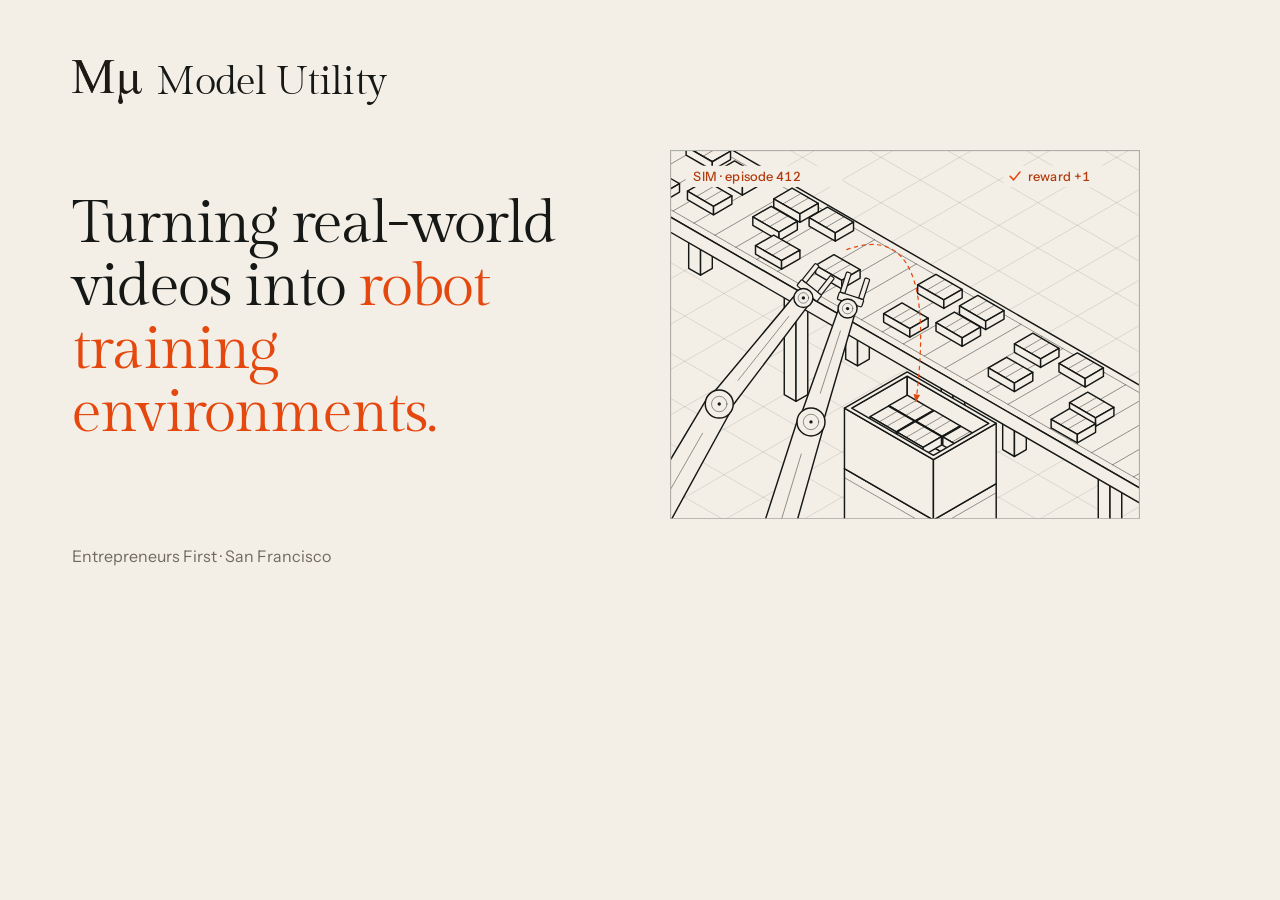
==== commit 923e7227: "Back to Gilda Display, thin text, fewer decorations - Headings in Gilda Display, text in Instrument " ====
--- a/tools/og-card.html
+++ b/tools/og-card.html
@@ -1,15 +1,15 @@
 <!doctype html>
 <html lang="en"><head><meta charset="utf-8"><title>Model Utility: share card</title>
-<link href="https://fonts.googleapis.com/css2?family=Instrument+Serif&family=Inter:wght@400..700&family=Inter+Tight:wght@500..800&display=swap" rel="stylesheet">
+<link href="https://fonts.googleapis.com/css2?family=Gilda+Display&family=Instrument+Sans:wght@400..600&display=swap" rel="stylesheet">
 <link rel="stylesheet" href="../styles.css">
 <style>
 html, body { width: 1200px; height: 630px; overflow: hidden; }
 .card { position: relative; width: 1200px; height: 630px; padding: 60px 0 0 72px; }
 .card .mark { gap: 14px; }
 .card .logo { height: 44px; }
-.card .mark span { font-size: 44px; }
-.card h1 { font-size: 62px; line-height: 1; max-width: none; white-space: nowrap; margin-top: 84px; }
-.card p { position: absolute; left: 72px; bottom: 60px; font-size: 13px; font-weight: 700; letter-spacing: .1em; text-transform: uppercase; color: var(--ink-3); }
+.card .mark span { font-size: 40px; }
+.card h1 { font-size: 60px; line-height: 1.05; max-width: none; white-space: nowrap; margin-top: 80px; }
+.card p { position: absolute; left: 72px; bottom: 60px; font-size: 16px; color: var(--ink-3); }
 .card .fig { position: absolute; right: 60px; top: 150px; width: 470px; overflow: hidden; }
 .card .fig text { font-size: 11.5px; }
 </style></head>
--- a/styles.css
+++ b/styles.css
@@ -1,41 +1,42 @@
 /* Model Utility
-   The look of the pitch deck: paper, ink, and one orange for what matters. */
+   Gilda Display for headings, Instrument Sans for text, paper and ink,
+   and one orange for what matters. Nothing bold. */
 
 :root {
   --paper: #f3efe7;
-  --paper-2: #e9e2d3;
-  --card: #fbf8f2;
+  --paper-2: #ebe5d8;
   --ink: #161816;
-  --ink-2: #55524a;
+  --ink-2: #4a4740;
   --ink-3: #6f6a5d;
-  --mute: #85806f;
-  --rule: #cfc5b2;
+  --rule: #d9d0c0;
+  --rule-2: #b9ae9a;
   --accent: #e5480e;
   --accent-2: #b23a0c;          /* for small text, where the first orange is too light to read */
+  --ef: #7c3aed;                /* Entrepreneurs First, wherever it is named */
 
   --pad: clamp(20px, 4.6vw, 72px);
-  --max: 1280px;
-  --display: "Inter Tight", "Inter", "Helvetica Neue", Helvetica, Arial, sans-serif;
-  --sans: "Inter", "Helvetica Neue", Helvetica, Arial, sans-serif;
-  --serif: "Instrument Serif", Georgia, serif;
+  --max: 1240px;
+  --serif: "Gilda Display", Georgia, "Times New Roman", serif;   /* one weight, no italic */
+  --sans: "Instrument Sans", "Helvetica Neue", Helvetica, Arial, sans-serif;
   --ease: cubic-bezier(.2, .7, .2, 1);
 }
 
 *, *::before, *::after { box-sizing: border-box; }
-html { scroll-behavior: smooth; scroll-padding-top: 84px; -webkit-text-size-adjust: 100%; }
+html { scroll-behavior: smooth; scroll-padding-top: 76px; -webkit-text-size-adjust: 100%; }
 body {
   margin: 0; background: var(--paper); color: var(--ink);
-  font-family: var(--sans); font-size: 17px; line-height: 1.55;
+  font-family: var(--sans); font-size: 17px; font-weight: 400; line-height: 1.6;
   -webkit-font-smoothing: antialiased; text-rendering: optimizeLegibility;
 }
 ::selection { background: var(--accent); color: #fff; }
-a { color: inherit; text-underline-offset: .2em; text-decoration-thickness: 1px; }
+a { color: inherit; text-underline-offset: .22em; text-decoration-thickness: 1px; }
 p { margin: 0; text-wrap: pretty; }
-h1, h2, h3 { margin: 0; font-family: var(--display); font-weight: 700; letter-spacing: -.035em; text-wrap: balance; }
-h1 em, h2 em { font-style: normal; color: var(--accent); }      /* the half of a heading that carries the point */
+h1, h2, h3 { margin: 0; font-family: var(--serif); font-weight: 400; letter-spacing: -.02em; text-wrap: balance; }
+em { font-style: normal; color: var(--accent); }        /* the words that carry the point */
+b, strong { font-weight: 500; }
 ol, ul, figure { margin: 0; padding: 0; list-style: none; }
 svg, img, video { display: block; }
-:focus-visible { outline: 2px solid var(--accent); outline-offset: 3px; border-radius: 3px; }
+:focus-visible { outline: 2px solid var(--accent); outline-offset: 3px; border-radius: 2px; }
 .skip { position: fixed; left: var(--pad); top: -80px; z-index: 50; background: var(--ink); color: var(--paper); padding: 10px 16px; border-radius: 999px; font-size: 14px; }
 .skip:focus { top: 12px; }
 .sr { position: absolute; width: 1px; height: 1px; overflow: hidden; clip-path: inset(50%); white-space: nowrap; }
@@ -46,167 +47,179 @@
 .bar {
   position: sticky; top: 0; z-index: 20;
   display: grid; grid-template-columns: 1fr auto 1fr; align-items: center; gap: 24px;
-  height: 68px; padding: 0 var(--pad);
-  background: color-mix(in srgb, var(--paper) 88%, transparent);
-  backdrop-filter: blur(14px); -webkit-backdrop-filter: blur(14px);
+  height: 64px; padding: 0 var(--pad);
+  background: color-mix(in srgb, var(--paper) 90%, transparent);
+  backdrop-filter: blur(12px); -webkit-backdrop-filter: blur(12px);
   border-bottom: 1px solid var(--rule);
 }
 .mark { display: inline-flex; align-items: center; gap: 10px; text-decoration: none; justify-self: start; }
-.logo { height: 28px; width: auto; max-width: none; }
-.mark span { font-family: var(--serif); font-size: 28px; line-height: 1; letter-spacing: -.01em; white-space: nowrap; }
-.outline { display: flex; gap: clamp(18px, 2.6vw, 38px); }
-.outline a { font-size: 14px; font-weight: 500; color: var(--ink-3); text-decoration: none; white-space: nowrap; transition: color .2s; }
+.logo { height: 24px; width: auto; max-width: none; }
+.mark span { font-family: var(--serif); font-size: 23px; line-height: 1; letter-spacing: -.02em; white-space: nowrap; }
+.outline { display: flex; gap: clamp(18px, 2.6vw, 36px); }
+.outline a { font-size: 14px; color: var(--ink-3); text-decoration: none; white-space: nowrap; transition: color .2s; }
 .outline a:hover, .outline a.on { color: var(--ink); }
 .bar .btn { justify-self: end; }
 
 /* ─────────── buttons ─────────── */
 .btn {
-  display: inline-flex; align-items: center; justify-content: center;
-  font-family: var(--display); font-size: 16px; font-weight: 600; letter-spacing: -.01em; line-height: 1; text-decoration: none; white-space: nowrap;
-  padding: 15px 24px; border-radius: 999px; border: 1.5px solid var(--ink); background: var(--ink); color: var(--paper);
+  display: inline-flex; align-items: center; justify-content: center; cursor: pointer;
+  font-family: var(--sans); font-size: 15px; font-weight: 500; line-height: 1; text-decoration: none; white-space: nowrap;
+  padding: 14px 22px; border-radius: 999px; border: 1px solid var(--ink); background: var(--ink); color: var(--paper);
   transition: background .2s, border-color .2s, color .2s;
 }
 .btn:hover { background: var(--accent); border-color: var(--accent); color: #fff; }
-.btn--light { background: var(--paper); color: var(--ink); border-color: var(--paper); }
-.btn--small { padding: 10px 17px; font-size: 14.5px; }
-.link { font-family: var(--display); font-size: 16px; font-weight: 600; letter-spacing: -.01em; text-decoration: none; display: inline-flex; gap: .45em; align-items: center; padding: 14px 4px; }
+.btn--small { padding: 10px 16px; font-size: 14px; }
+.btn--accent { background: var(--accent); border-color: var(--accent); color: #fff; }
+.btn--accent:hover { background: var(--paper); border-color: var(--paper); color: var(--ink); }
+.link { font-size: 15px; font-weight: 500; text-decoration: none; display: inline-flex; gap: .45em; align-items: center; padding: 14px 4px; }
 .link span { color: var(--accent); transition: transform .25s var(--ease); }
 .link:hover span { transform: translateY(3px); }
-.cta { display: flex; flex-wrap: wrap; align-items: center; gap: 8px 20px; }
+.cta { display: flex; flex-wrap: wrap; align-items: center; gap: 8px 22px; }
 
 /* ─────────── hero ─────────── */
-.hero { padding: clamp(44px, 6.4vw, 100px) 0 clamp(56px, 7vw, 104px); }
-h1 { font-size: clamp(40px, 6.5vw, 94px); line-height: .99; letter-spacing: -.038em; max-width: 11.8em; }
-.lede {
-  margin-top: clamp(22px, 2.8vw, 38px); max-width: 34em;
-  font-family: var(--display); font-size: clamp(19px, 1.95vw, 27px); line-height: 1.3; font-weight: 500; letter-spacing: -.018em;
-}
-.lede b { font-weight: 700; color: var(--accent); }
-.hero .cta { margin-top: clamp(24px, 2.8vw, 36px); }
+.hero { padding: clamp(48px, 7vw, 108px) 0 clamp(72px, 8.4vw, 124px); }
+/* the name, where the page begins */
+.brand { display: flex; align-items: center; gap: .3em; margin-bottom: clamp(40px, 5vw, 76px); font-family: var(--serif); font-size: clamp(34px, 3.6vw, 52px); line-height: 1; letter-spacing: -.02em; }
+.brand img { height: .8em; width: auto; }
+h1 { font-size: clamp(42px, 6.2vw, 90px); line-height: 1.03; letter-spacing: -.03em; max-width: 12.5em; }
+.lede { margin-top: clamp(26px, 3vw, 42px); max-width: 36em; font-size: clamp(18px, 1.6vw, 22px); line-height: 1.5; color: var(--ink-2); }
+.hero .cta { margin-top: clamp(30px, 3.4vw, 46px); }
 .byline { margin-left: auto; font-size: 14px; color: var(--ink-3); }
+.ef { font-weight: 500; color: var(--ef); }
 
 /* the film */
-.film { margin-top: clamp(34px, 4.6vw, 64px); scroll-margin-top: 90px; }
-.film-frame { position: relative; aspect-ratio: 16 / 9; background: var(--paper-2); border: 1.5px solid var(--ink); overflow: hidden; }
+.film { margin-top: clamp(44px, 5.4vw, 80px); scroll-margin-top: 84px; }
+.film-frame { position: relative; aspect-ratio: 16 / 9; background: var(--paper-2); border: 1px solid var(--rule-2); overflow: hidden; }
 .film video { width: 100%; height: 100%; object-fit: cover; background: var(--paper); }
 .film-play {
-  position: absolute; inset: 0; margin: auto; width: clamp(60px, 6.6vw, 96px); aspect-ratio: 1; padding: 0; border: 0; border-radius: 50%;
+  position: absolute; inset: 0; margin: auto; width: clamp(56px, 6vw, 84px); aspect-ratio: 1; padding: 0; border: 0; border-radius: 50%;
   background: var(--accent); color: #fff; cursor: pointer; display: grid; place-items: center; transition: transform .25s var(--ease), background .2s;
 }
 .film-play[hidden] { display: none; }
 .film-play:hover { transform: scale(1.05); background: var(--ink); }
-.film-play svg { width: 36%; height: 36%; margin-left: 5%; fill: currentColor; }
-.film figcaption { margin-top: 12px; font-size: 14px; color: var(--ink-2); }
-figcaption b { font-weight: 700; color: var(--ink); }
-
-/* ─────────── bands: one idea each, like a slide ─────────── */
-.band { padding: clamp(64px, 9vw, 136px) 0; }
-.band--alt { background: var(--paper-2); }
-.kicker { margin-bottom: clamp(14px, 1.6vw, 22px); font-size: 12px; font-weight: 700; letter-spacing: .1em; text-transform: uppercase; color: var(--accent-2); }
-h2 { font-size: clamp(32px, 4.5vw, 62px); line-height: 1.03; letter-spacing: -.034em; max-width: 15em; }
-.sub { margin-top: clamp(16px, 1.8vw, 24px); max-width: 38em; font-size: clamp(17px, 1.35vw, 19px); color: var(--ink-2); }
+.film-play svg { width: 34%; height: 34%; margin-left: 5%; fill: currentColor; }
+.film figcaption { margin-top: 12px; font-size: 13.5px; color: var(--ink-3); }
+figcaption b { font-weight: 500; color: var(--ink); }
+
+/* ─────────── sections ─────────── */
+.band { padding: clamp(84px, 10.4vw, 156px) 0; border-top: 1px solid var(--rule); }
+h2 { font-size: clamp(34px, 4.4vw, 60px); line-height: 1.07; letter-spacing: -.025em; max-width: 16em; }
+.sub { margin-top: clamp(18px, 2vw, 26px); max-width: 36em; font-size: clamp(17px, 1.35vw, 19px); color: var(--ink-2); }
 /* the line to remember */
-.take {
-  margin-top: clamp(34px, 4.4vw, 60px); padding-left: 16px; border-left: 3px solid var(--accent); max-width: 30em;
-  font-family: var(--display); font-size: clamp(20px, 2.05vw, 28px); font-weight: 700; letter-spacing: -.022em; line-height: 1.18; color: var(--accent);
-}
-.note { margin-top: 18px; max-width: 46em; font-size: 15.5px; line-height: 1.55; color: var(--ink-2); }
-.note b { font-weight: 600; color: var(--ink); }
-.notes { display: grid; grid-template-columns: repeat(2, minmax(0, 1fr)); gap: 10px clamp(24px, 4vw, 64px); margin-top: 22px; max-width: 1080px; }
+.take { margin-top: clamp(48px, 5.4vw, 80px); max-width: 25em; font-family: var(--serif); font-size: clamp(22px, 2.2vw, 30px); line-height: 1.3; letter-spacing: -.015em; }
+.note { margin-top: 18px; max-width: 44em; font-size: 15.5px; line-height: 1.6; color: var(--ink-3); }
+.note b { color: var(--ink); }
+.notes { display: grid; grid-template-columns: repeat(2, minmax(0, 1fr)); gap: 12px clamp(28px, 5vw, 72px); margin-top: 26px; max-width: 1040px; }
 .notes .note { margin-top: 0; }
 
+/* from the vision to who it is for, everything on the centre line */
+.band--c { text-align: center; }
+.band--c h2, .band--c .sub, .band--c .take, .band--c .note, .band--c .notes, .band--c .vs, .band--c .pipe, .band--c .duo { margin-inline: auto; }
+.band--c .trio h3, .band--c .who p { margin-inline: auto; }
+
 /* backed by */
-.trust { padding: clamp(52px, 6.4vw, 92px) 0; text-align: center; }
-.trust h2 { display: flex; flex-wrap: wrap; align-items: baseline; justify-content: center; gap: .3em .42em; max-width: none; font-size: clamp(28px, 3.4vw, 46px); }
+.trust { padding: clamp(68px, 8vw, 112px) 0; border-top: 1px solid var(--rule); text-align: center; }
+.trust h2 { display: flex; flex-wrap: wrap; align-items: baseline; justify-content: center; gap: .3em .45em; max-width: none; font-size: clamp(28px, 3.2vw, 44px); }
 .trust h2 a { display: block; max-width: 100%; }
-.ef-logo { height: .7em; width: auto; max-width: 100%; }
+.ef-logo { height: .6em; width: auto; max-width: 100%; }
 .backers {
-  display: grid; grid-template-columns: repeat(4, auto); justify-content: space-between; gap: clamp(26px, 3vw, 40px) clamp(20px, 3vw, 48px);
-  margin-top: clamp(26px, 3.2vw, 42px); padding-top: clamp(28px, 3.4vw, 46px); border-top: 1.5px solid var(--ink);
-}
-.backers b { display: block; font-family: var(--display); font-weight: 700; font-size: clamp(20px, 2vw, 27px); line-height: 1.12; letter-spacing: -.03em; }
-.backers span { display: block; margin-top: 8px; font-size: 11.5px; font-weight: 700; letter-spacing: .1em; text-transform: uppercase; color: var(--ink-3); }
+  display: grid; grid-template-columns: repeat(4, minmax(0, 1fr)); gap: clamp(32px, 3.6vw, 48px) clamp(20px, 3vw, 44px);
+  margin-top: clamp(36px, 4vw, 56px); padding-top: clamp(36px, 4vw, 56px); border-top: 1px solid var(--rule);
+}
+.backers b { display: block; font-family: var(--serif); font-weight: 400; font-size: clamp(21px, 1.9vw, 27px); line-height: 1.15; letter-spacing: -.015em; }
+.backers span { display: block; margin-top: 6px; font-size: 14.5px; color: var(--accent); }
 
 /* agents and robots, side by side */
-.vs { width: 100%; max-width: 1000px; table-layout: fixed; border-collapse: collapse; margin-top: clamp(36px, 4.6vw, 64px); }
-.vs th, .vs td { text-align: left; padding: 15px 20px 15px 0; border-top: 1px solid var(--rule); vertical-align: baseline; }
-.vs thead th, .vs thead td { border-top: 0; padding-bottom: 12px; font-size: 12px; font-weight: 700; letter-spacing: .1em; text-transform: uppercase; color: var(--ink-3); }
-.vs thead th:last-child { color: var(--accent-2); }
-.vs tbody tr:first-child > * { border-top: 1.5px solid var(--ink); }
-.vs tbody tr:last-child > * { border-bottom: 1.5px solid var(--ink); }
-.vs thead td { width: 24%; }
-.vs tbody th { font-size: 15px; font-weight: 400; color: var(--ink-2); }
-.vs tbody td { font-family: var(--display); font-size: clamp(18px, 1.75vw, 24px); font-weight: 700; letter-spacing: -.022em; color: var(--mute); }
+.vs { width: 100%; max-width: 920px; table-layout: fixed; border-collapse: collapse; margin-top: clamp(48px, 5.4vw, 76px); }
+.vs th, .vs td { padding: 18px 12px; border-top: 1px solid var(--rule); font-weight: 400; vertical-align: baseline; }
+.vs thead th, .vs thead td { border-top: 0; padding-bottom: 14px; font-size: 14px; color: var(--ink-3); }
+.vs thead th:last-child { color: var(--ink); }
+.vs tbody tr:last-child > * { border-bottom: 1px solid var(--rule); }
+.vs thead td { width: 26%; }
+.vs tbody th { font-size: 15px; color: var(--ink-3); }
+.vs tbody td { font-family: var(--serif); font-size: clamp(19px, 1.75vw, 24px); letter-spacing: -.01em; color: var(--ink-3); }
 .vs tbody td:last-child { color: var(--ink); }
 .vs tbody tr:last-child td:last-child { color: var(--accent); }
+.band--c .vs th, .band--c .vs td { text-align: center; }
 
 /* three costly ways */
-.trio { display: grid; grid-template-columns: repeat(3, minmax(0, 1fr)); gap: clamp(20px, 3vw, 44px); margin-top: clamp(40px, 5.4vw, 80px); }
-.trio li { border-top: 1.5px solid var(--ink); padding-top: 14px; }
-.num { font-size: 13px; font-weight: 700; letter-spacing: .06em; color: var(--accent-2); }
-.trio h3 { margin-top: 8px; max-width: 11em; font-size: clamp(20px, 2vw, 27px); line-height: 1.14; letter-spacing: -.03em; }
+.trio { display: grid; grid-template-columns: repeat(3, minmax(0, 1fr)); gap: clamp(24px, 3.4vw, 52px); margin-top: clamp(52px, 5.6vw, 84px); }
+.trio li { border-top: 1px solid var(--rule-2); padding-top: 22px; }
+.num { display: block; font-size: 13px; color: var(--ink-3); font-variant-numeric: tabular-nums; }
+.trio h3 { margin-top: 10px; max-width: 12em; font-size: clamp(22px, 2vw, 28px); line-height: 1.2; }
 
 /* from video to environment: five steps, two of them inside the harness */
-.pipe-wrap { --pg: clamp(12px, 2vw, 28px); --box: clamp(54px, 5.2vw, 70px); position: relative; max-width: 1080px; margin-top: clamp(40px, 5vw, 72px); padding-top: 84px; }
-.pipe { display: grid; grid-template-columns: repeat(5, minmax(0, 1fr)); gap: var(--pg); text-align: center; }
-.pipe li { position: relative; }
-.ico { display: grid; place-items: center; width: var(--box); height: var(--box); margin: 0 auto; border: 1.5px solid var(--ink); background: var(--card); }
-.ico svg { width: 46%; height: 46%; fill: none; stroke: var(--ink); stroke-width: 1.7; stroke-linecap: round; stroke-linejoin: round; }
-.pipe li.in-loop .ico { border: 2px solid var(--accent); }
-.pipe li.is-out .ico { border-color: var(--accent); background: var(--accent); }
-.pipe li.is-out .ico svg { stroke: #fff; }
-.pipe li:not(:last-child)::after {
-  content: ""; position: absolute; top: calc(var(--box) / 2); left: calc(50% + var(--box) / 2 + 12px);
-  width: calc(100% + var(--pg) - var(--box) - 24px); border-top: 1.5px solid var(--ink);
-}
-.pipe li.in-loop:has(+ .in-loop)::after { border-top-color: var(--accent); }
-.pipe h3 { margin-top: 16px; font-size: clamp(18px, 1.75vw, 24px); letter-spacing: -.03em; }
-.pipe p { margin-top: 4px; font-size: 14px; line-height: 1.4; color: var(--ink-2); }
-.pipe-loop, .pipe-back { position: absolute; margin: 0; top: 30px; height: 46px; }
-.pipe-loop { left: 50%; width: calc((100% + var(--pg)) / 5); border: 2px solid var(--accent); border-bottom: 0; }   /* from the third step to the fourth */
-.pipe-loop::before, .pipe-loop::after { content: ""; position: absolute; bottom: -1px; border-left: 5px solid transparent; border-right: 5px solid transparent; border-top: 8px solid var(--accent); }
-.pipe-loop::before { left: -6px; }
-.pipe-loop::after { right: -6px; }
-.pipe-loop span { position: absolute; left: 50%; top: -1px; transform: translate(-50%, -50%); padding: 6px 12px; background: var(--accent); color: #fff; font-size: 12px; font-weight: 700; letter-spacing: .01em; white-space: nowrap; }
-.pipe-back { left: calc(60% + var(--pg) / 10 + 104px); right: calc(10% - var(--pg) * .4); border-top: 1.5px dashed var(--accent); border-right: 1.5px dashed var(--accent); }
-.pipe-back::before { content: ""; position: absolute; left: -3px; top: -6px; border-top: 5px solid transparent; border-bottom: 5px solid transparent; border-right: 8px solid var(--accent); }
-.pipe-back span { position: absolute; right: 0; top: -24px; font-size: 12.5px; color: var(--ink-2); white-space: nowrap; }
+.pipe { --pg: clamp(14px, 2vw, 28px); display: grid; grid-template-columns: repeat(5, minmax(0, 1fr)); gap: var(--pg); max-width: 1080px; margin-top: clamp(88px, 8.6vw, 124px); }
+.pipe li { position: relative; padding-top: 22px; border-top: 1px solid var(--rule-2); }
+.pipe li.in-loop { border-top: 2px solid var(--accent); padding-top: 21px; }
+.pipe li.in-loop + li.in-loop::after { content: ""; position: absolute; top: -2px; left: calc(-1 * var(--pg)); width: var(--pg); border-top: 2px solid var(--accent); }
+.pipe li.in-loop:not(.in-loop + .in-loop)::before {
+  content: "Harness: calibrate and validate"; position: absolute; left: 0; bottom: calc(100% + 12px); width: calc(200% + var(--pg));
+  font-size: 13.5px; color: var(--accent-2); text-align: center; white-space: nowrap;
+}
+.pipe li.is-out { border-top-color: var(--ink); }
+.pipe h3 { margin-top: 10px; font-size: clamp(22px, 2vw, 28px); line-height: 1.15; }
+.pipe p { margin-top: 6px; font-size: 14.5px; line-height: 1.45; color: var(--ink-3); }
 
 /* the figures: one packing line, three times */
-.tri { --tri-gap: clamp(28px, 4.4vw, 68px); display: grid; grid-template-columns: repeat(3, minmax(0, 1fr)); gap: var(--tri-gap); margin-top: clamp(36px, 4.6vw, 64px); }
+.tri { --tri-gap: clamp(28px, 4.4vw, 68px); display: grid; grid-template-columns: repeat(3, minmax(0, 1fr)); gap: var(--tri-gap); margin-top: clamp(48px, 5.4vw, 76px); }
 .panel { position: relative; }
 .fig { width: 100%; height: auto; overflow: visible; background: var(--paper); }
-.fig text { font-family: var(--sans); font-size: 11.5px; font-weight: 600; letter-spacing: .01em; font-variant-numeric: tabular-nums; fill: var(--accent-2); }
-.panel figcaption { margin-top: 14px; padding-top: 12px; border-top: 1.5px solid var(--ink); font-size: 14.5px; color: var(--ink-2); }
+.fig text { font-family: var(--sans); font-size: 11.5px; font-weight: 500; letter-spacing: .01em; font-variant-numeric: tabular-nums; fill: var(--accent-2); }
+.panel figcaption { margin-top: 14px; padding-top: 12px; border-top: 1px solid var(--rule-2); font-size: 14.5px; color: var(--ink-3); }
 .panel + .panel::before {
   content: "→"; position: absolute; left: calc(var(--tri-gap) / -2); top: 40%; transform: translate(-50%, -50%);
-  font-family: var(--display); font-weight: 700; font-size: 24px; line-height: 1; color: var(--accent);
-}
-.tag-note { margin-top: 18px; }
-.tag-note span { display: inline-block; padding: 5px 10px; background: var(--ink); color: var(--paper); font-size: 12px; font-weight: 600; }
+  font-size: 20px; line-height: 1; color: var(--ink-3);
+}
+.tag-note { margin-top: 22px; font-size: 13.5px; color: var(--ink-3); }
 
 /* who it is for */
-.duo { display: grid; grid-template-columns: repeat(2, minmax(0, 1fr)); gap: clamp(24px, 4vw, 64px); margin-top: clamp(40px, 5vw, 72px); max-width: 1080px; }
-.who { border-top: 1.5px solid var(--ink); padding-top: 14px; }
-.tag { font-size: 12px; font-weight: 700; letter-spacing: .1em; text-transform: uppercase; color: var(--ink-3); }
+.duo { display: grid; grid-template-columns: repeat(2, minmax(0, 1fr)); gap: clamp(28px, 4.4vw, 72px); margin-top: clamp(52px, 5.4vw, 80px); max-width: 1040px; }
+.who { border-top: 1px solid var(--rule-2); padding-top: 22px; }
+.tag { font-size: 13.5px; color: var(--ink-3); }
 .who--first .tag { color: var(--accent-2); }
-.who h3 { margin-top: 8px; font-size: clamp(22px, 2.2vw, 30px); letter-spacing: -.032em; }
-.who p:not(.tag) { margin-top: 8px; max-width: 28em; font-size: 16px; color: var(--ink-2); }
-.who p.need { font-weight: 600; color: var(--accent-2); }
+.who h3 { margin-top: 10px; font-size: clamp(24px, 2.3vw, 32px); line-height: 1.15; }
+.who p:not(.tag) { margin-top: 10px; max-width: 26em; font-size: 16px; color: var(--ink-2); }
+.who p.need { font-size: 15px; color: var(--ink-3); }
 
 /* ─────────── closing ─────────── */
-.close { background: var(--ink); color: var(--paper); padding-top: clamp(64px, 9vw, 128px); }
-.close .kicker { color: #f47a4a; }
-.close h2 { max-width: 17em; font-size: clamp(30px, 4.1vw, 56px); }
+.close { background: var(--ink); color: var(--paper); padding-top: clamp(84px, 10vw, 144px); }
+.close h2 { max-width: 18em; font-size: clamp(32px, 4vw, 56px); line-height: 1.1; }
 .close h2 em { color: #f0531a; }
-.close .cta { margin-top: clamp(28px, 3.4vw, 46px); }
-.foot { display: grid; grid-template-columns: 1fr auto; align-items: center; gap: 14px 24px; margin-top: clamp(56px, 8vw, 112px); padding: 22px 0 26px; border-top: 1px solid rgba(243, 239, 231, .2); font-size: 13px; color: rgba(243, 239, 231, .62); }
+
+/* request a pilot */
+.pilot {
+  display: grid; grid-template-columns: minmax(0, 5fr) minmax(0, 7fr); gap: clamp(32px, 5vw, 88px); align-items: start;
+  margin-top: clamp(60px, 6.4vw, 96px); padding-top: clamp(40px, 4.4vw, 60px); border-top: 1px solid rgba(243, 239, 231, .16);
+}
+.pilot-intro h3 { font-size: clamp(28px, 2.8vw, 38px); line-height: 1.1; }
+.pilot-intro p { margin-top: 14px; max-width: 24em; font-size: 16.5px; line-height: 1.55; color: rgba(243, 239, 231, .72); }
+.pilot-intro .pilot-alt { margin-top: 18px; font-size: 15px; color: rgba(243, 239, 231, .56); }
+.pilot-alt a { color: var(--paper); }
+.pilot-form { display: grid; grid-template-columns: repeat(2, minmax(0, 1fr)); gap: 20px; }
+.field { display: grid; gap: 8px; align-content: start; }
+.field--wide { grid-column: 1 / -1; }
+.field label { font-size: 14px; color: rgba(243, 239, 231, .72); }
+.field label span { color: rgba(243, 239, 231, .44); }
+.field input, .field textarea {
+  width: 100%; margin: 0; padding: 12px 14px; border: 1px solid rgba(243, 239, 231, .22); border-radius: 2px;
+  background: rgba(243, 239, 231, .04); color: var(--paper); font: inherit; font-size: 16px; line-height: 1.4;
+  transition: border-color .2s, background .2s;
+}
+.field textarea { min-height: 128px; resize: vertical; }
+.field input::placeholder, .field textarea::placeholder { color: rgba(243, 239, 231, .36); }
+.field input:focus, .field textarea:focus { outline: none; border-color: var(--accent); background: rgba(243, 239, 231, .08); }
+.pilot-send { display: flex; flex-wrap: wrap; align-items: center; gap: 12px 20px; margin-top: 4px; }
+.pilot-status { max-width: 30em; font-size: 14px; line-height: 1.45; color: rgba(243, 239, 231, .74); }
+.pilot-status:empty { display: none; }
+
+.foot { display: grid; grid-template-columns: 1fr auto; align-items: center; gap: 14px 24px; margin-top: clamp(64px, 8vw, 112px); padding: 22px 0 26px; border-top: 1px solid rgba(243, 239, 231, .16); font-size: 13px; color: rgba(243, 239, 231, .58); }
 .foot .mark { color: var(--paper); }
 .foot-r { text-align: right; }
 .foot-note { grid-column: 1 / -1; font-size: 12.5px; line-height: 1.5; }
 
 /* ─────────── entrance ─────────── */
-.rv { opacity: 0; transform: translateY(12px); transition: opacity .8s var(--ease), transform .8s var(--ease); }
+.rv { opacity: 0; transform: translateY(10px); transition: opacity .8s var(--ease), transform .8s var(--ease); }
 .rv.in { opacity: 1; transform: none; }
 
 /* ─────────── small screens ─────────── */
@@ -217,30 +230,27 @@
   .bar { grid-template-columns: 1fr auto; }
   .byline { margin-left: 0; flex-basis: 100%; }
   .backers { grid-template-columns: repeat(2, minmax(0, 1fr)); }
-  .trio { grid-template-columns: minmax(0, 1fr); }
+  .trio, .notes, .duo { grid-template-columns: minmax(0, 1fr); }
   .trio h3 { max-width: none; }
-  .notes, .duo { grid-template-columns: minmax(0, 1fr); }
   .tri { --tri-gap: 54px; grid-template-columns: minmax(0, 1fr); }
   .panel { width: 100%; max-width: 520px; margin-inline: auto; }
   .panel + .panel::before { content: "↓"; left: 50%; top: calc(var(--tri-gap) / -2); }
   /* the five steps, top to bottom */
-  .pipe-wrap { padding-top: 0; }
-  .pipe-loop, .pipe-back, .pipe li:not(:last-child)::after { display: none; }
-  .pipe { grid-template-columns: minmax(0, 1fr); gap: 14px; text-align: left; }
-  .pipe li { display: grid; grid-template-columns: var(--box) minmax(0, 1fr); column-gap: 16px; align-content: center; }
-  .ico { grid-row: 1 / 3; margin: 0; }
-  .pipe h3 { margin-top: 0; align-self: end; }
-  .pipe p { margin-top: 2px; align-self: start; }
-  .pipe li.in-loop h3::after { content: "harness"; margin-left: 10px; font-family: var(--sans); font-size: 11px; font-weight: 700; letter-spacing: .1em; text-transform: uppercase; color: var(--accent-2); }
+  .pipe { grid-template-columns: minmax(0, 1fr); gap: 0; max-width: 420px; margin-top: clamp(44px, 8vw, 64px); }
+  .pipe li { padding: 18px 0 20px; }
+  .pipe li.in-loop + li.in-loop::after, .pipe li.in-loop:not(.in-loop + .in-loop)::before { display: none; }
+  .pipe li.in-loop .num::after { content: " · harness"; color: var(--accent-2); }
+  .pilot { grid-template-columns: minmax(0, 1fr); }
 }
 @media (max-width: 600px) {
   body { font-size: 16px; }
   .fig text { font-size: 13px; }
-  .mark span { font-size: 25px; }
-  .vs th, .vs td { padding: 12px 10px 12px 0; }
+  .mark span { font-size: 22px; }
+  .vs th, .vs td { padding: 13px 5px; }
   .vs thead td { width: 27%; }
   .vs tbody th { font-size: 13.5px; }
-  .vs tbody td { font-size: 16.5px; }
+  .vs tbody td { font-size: 17px; }
+  .pilot-form { grid-template-columns: minmax(0, 1fr); }
   .foot { grid-template-columns: 1fr; }
   .foot-r { text-align: left; }
 }
